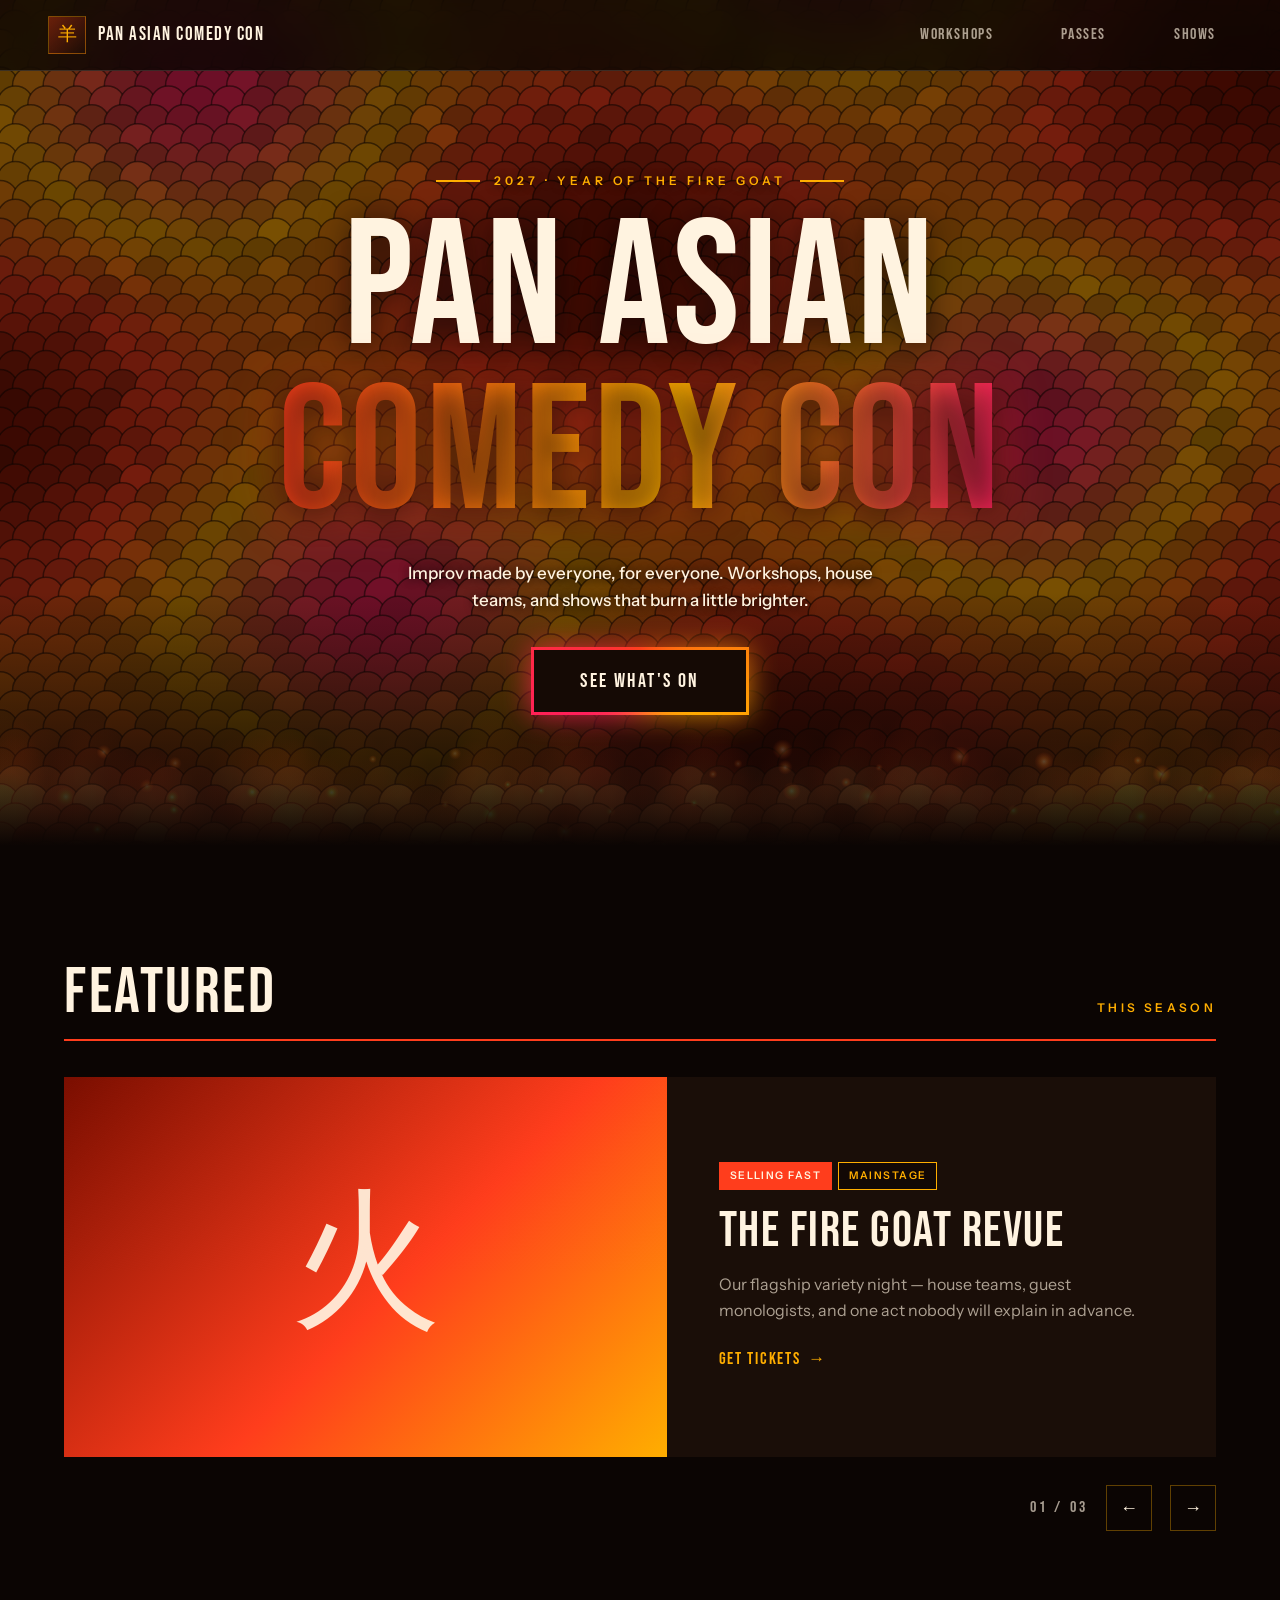
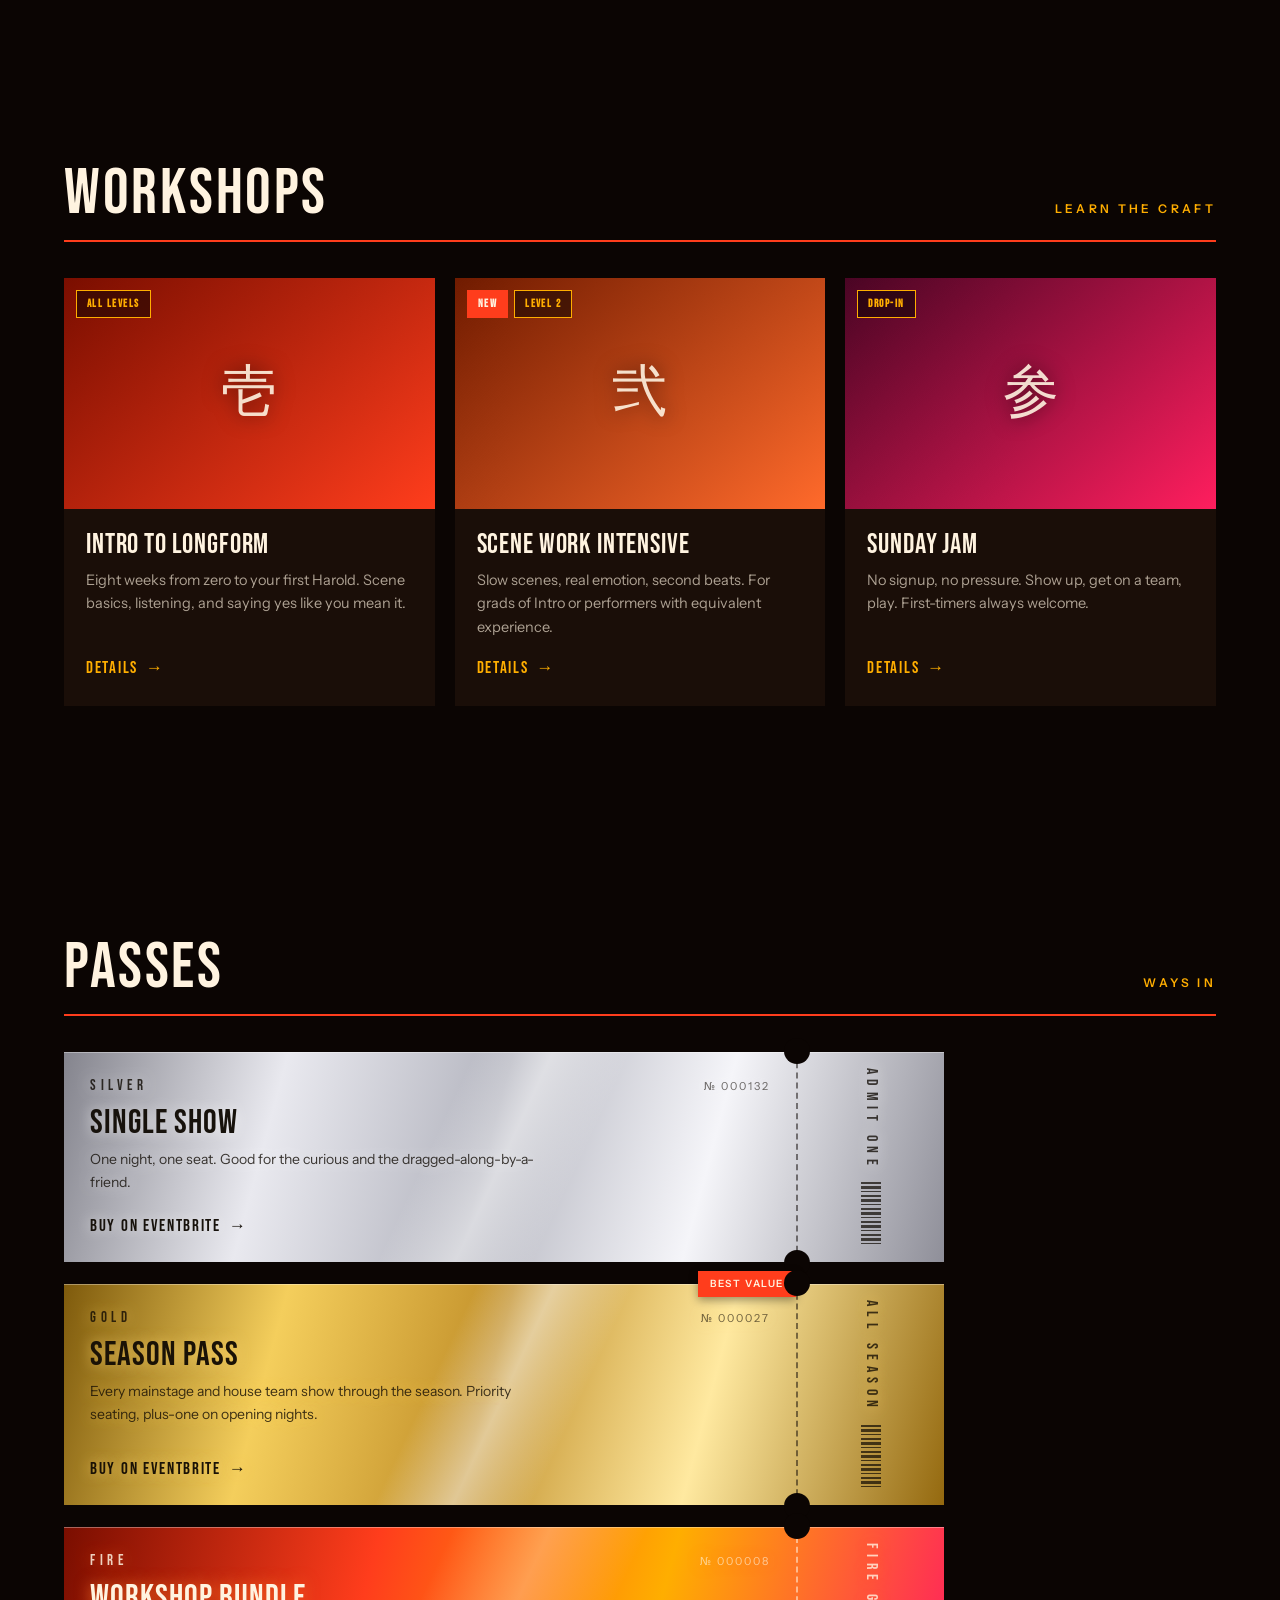
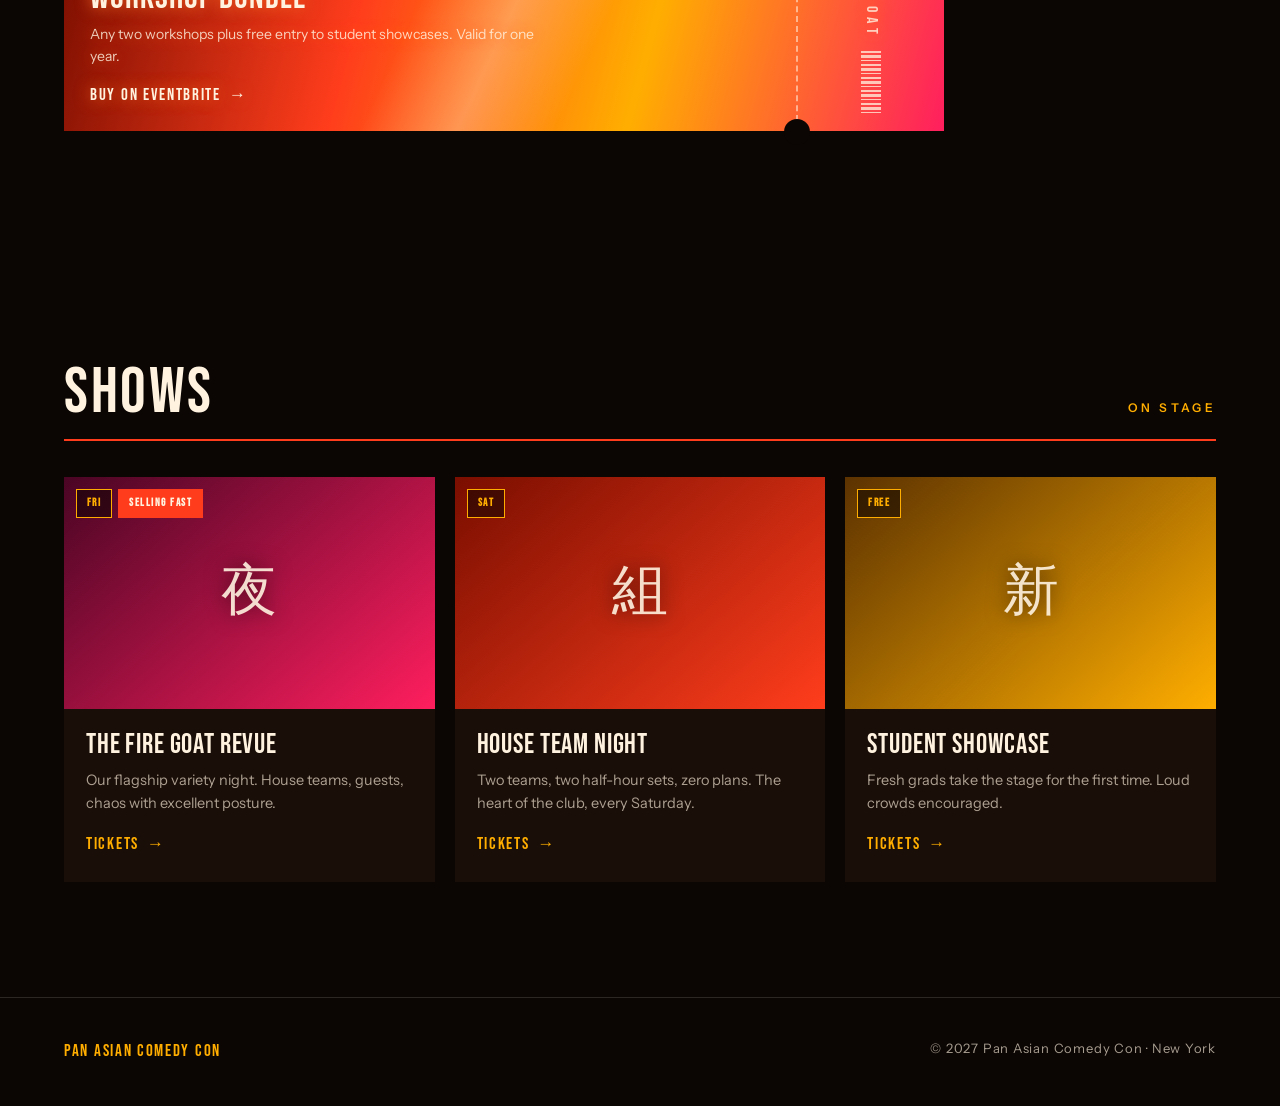
==== index.html @ b2799727 "Add files via upload" ====
<!DOCTYPE html>
<html lang="en">
<head>
<meta charset="UTF-8">
<meta name="viewport" content="width=device-width, initial-scale=1.0">
<title>Pan Asian Comedy Con</title>
<meta name="description" content="Improv, workshops, and shows. NYC. 2027 — Year of the Fire Goat.">
<link rel="preconnect" href="https://fonts.googleapis.com">
<link rel="preconnect" href="https://fonts.gstatic.com" crossorigin>
<link href="https://fonts.googleapis.com/css2?family=Bebas+Neue&family=Instrument+Sans:wght@400;500;600&display=swap" rel="stylesheet">
<style>
:root{
  --ink:#0B0503;
  --char:#1A0E08;
  --char-2:#241209;
  --paper:#FFF3E0;
  --paper-dim:rgba(255,243,224,.64);
  --ember:#FF3D1C;
  --molten:#FFAE00;
  --magma:#FF1E5E;
  --deep:#7A0E00;
  --line:rgba(255,174,0,.35);
  --line-soft:rgba(255,243,224,.14);
  --display:"Bebas Neue",sans-serif;
  --body:"Instrument Sans",system-ui,sans-serif;
}
*{margin:0;padding:0;box-sizing:border-box}
html{scroll-behavior:smooth;scroll-padding-top:80px}
body{
  background:var(--ink);
  color:var(--paper);
  font-family:var(--body);
  font-size:16px;line-height:1.6;
  -webkit-font-smoothing:antialiased;
}
a{color:inherit}
:focus-visible{outline:2px solid var(--molten);outline-offset:3px}

/* ---------- Nav ---------- */
.nav{
  position:fixed;inset:0 0 auto 0;z-index:50;
  display:flex;align-items:center;justify-content:space-between;
  padding:14px clamp(20px,4vw,48px);
  background:rgba(11,5,3,.8);
  backdrop-filter:blur(12px);
  -webkit-backdrop-filter:blur(12px);
  border-bottom:1px solid var(--line-soft);
}
.brand{display:flex;align-items:center;gap:12px;text-decoration:none}
.brand-mark{
  width:38px;height:38px;flex:none;
  border:1px solid var(--line);
  display:grid;place-items:center;
  font-family:var(--display);font-size:19px;color:var(--molten);
  background:linear-gradient(135deg,rgba(255,61,28,.35),transparent);
}
.brand-name{
  font-family:var(--display);
  font-size:19px;letter-spacing:.08em;white-space:nowrap;
}
.nav-links{display:flex;gap:clamp(16px,3vw,36px);list-style:none}
.nav-links a{
  position:relative;display:inline-block;padding:8px 16px;
  text-decoration:none;font-family:var(--display);
  font-size:16px;letter-spacing:.1em;color:var(--paper-dim);
  transition:color .2s;
}
.nav-links a::before{
  content:"";position:absolute;inset:-6px -10px;z-index:-1;
  background:radial-gradient(ellipse 70% 90% at center,rgba(255,61,28,.32),rgba(255,174,0,.10) 55%,transparent 75%);
  opacity:0;transition:opacity .35s;
}
.nav-links a:hover{color:var(--paper)}
.nav-links a:hover::before{opacity:1}

/* ---------- Hero ---------- */
.hero{
  position:relative;min-height:94vh;overflow:hidden;
  display:flex;flex-direction:column;justify-content:center;align-items:center;
  text-align:center;padding:110px 24px 80px;
}
#scales{position:absolute;inset:0;width:100%;height:100%;display:block}
.hero::after{
  content:"";position:absolute;inset:auto 0 0 0;height:30%;pointer-events:none;
  background:linear-gradient(to bottom,transparent,var(--ink));
}
.hero-inner{position:relative;z-index:2;max-width:1100px;pointer-events:none}
.hero-inner a{pointer-events:auto}
.eyebrow{
  display:inline-flex;align-items:center;gap:14px;
  font-size:12px;letter-spacing:.34em;text-transform:uppercase;
  color:var(--molten);font-weight:600;margin-bottom:18px;
  text-shadow:0 1px 8px rgba(11,5,3,.8);
}
.eyebrow::before,.eyebrow::after{content:"";width:44px;height:2px;background:var(--molten)}
.hero h1{
  font-family:var(--display);font-weight:400;
  font-size:clamp(70px,14vw,190px);
  line-height:.92;letter-spacing:.02em;
  text-shadow:0 4px 30px rgba(11,5,3,.65);
}
.hero h1 .hot{
  background:linear-gradient(95deg,var(--ember),var(--molten) 55%,var(--magma));
  -webkit-background-clip:text;background-clip:text;color:transparent;
  filter:drop-shadow(0 4px 24px rgba(255,61,28,.45));
}
.hero p{
  margin:22px auto 0;max-width:520px;
  color:var(--paper);font-size:17px;font-weight:500;
  text-shadow:0 1px 10px rgba(11,5,3,.9);
}
@property --flow{syntax:'<angle>';initial-value:0deg;inherits:false}
.hero-cta{
  position:relative;display:inline-block;margin-top:36px;padding:15px 46px;
  background:#150A05;color:var(--paper);
  text-decoration:none;font-family:var(--display);
  font-size:20px;letter-spacing:.12em;
  transition:transform .2s,color .2s;
}
/* the flowing fire ring */
.hero-cta::before,.hero-cta::after{
  content:"";position:absolute;inset:-3px;z-index:-1;
  background:conic-gradient(from var(--flow),
    var(--ember),var(--molten),var(--magma),var(--ember));
  animation:flow 3.5s linear infinite;
}
.hero-cta::after{filter:blur(14px);opacity:.75} /* fire haze around it */
@keyframes flow{to{--flow:360deg}}
.hero-cta:hover{transform:translateY(-2px);color:#FFDCA8}
.hero-cta:hover::before,.hero-cta:hover::after{animation-duration:1.4s}

/* ---------- Shared section chrome ---------- */
.section{padding:clamp(64px,9vw,120px) clamp(20px,5vw,64px);max-width:1280px;margin:0 auto}
.section-head{
  display:flex;align-items:baseline;justify-content:space-between;
  gap:24px;margin-bottom:36px;flex-wrap:wrap;
  border-bottom:2px solid var(--ember);padding-bottom:14px;
}
.section-head h2{
  font-family:var(--display);font-weight:400;
  font-size:clamp(40px,5.5vw,64px);letter-spacing:.04em;line-height:1;
}
.section-head .kicker{
  font-size:12px;letter-spacing:.28em;text-transform:uppercase;
  color:var(--molten);font-weight:600;
}

/* ---------- Badges ---------- */
.badges{display:flex;gap:6px;flex-wrap:wrap}
.badge{
  font-size:10.5px;font-weight:600;letter-spacing:.14em;text-transform:uppercase;
  padding:5px 10px;
  border:1px solid var(--molten);color:var(--molten);
  background:rgba(11,5,3,.55);
}
.badge.fill{background:var(--ember);border-color:var(--ember);color:var(--paper)}

/* ---------- Featured carousel ---------- */
.carousel-wrap{position:relative}
.carousel{
  display:flex;gap:20px;overflow-x:auto;
  scroll-snap-type:x mandatory;scrollbar-width:none;
  padding-bottom:8px;
}
.carousel::-webkit-scrollbar{display:none}
.slide{
  flex:0 0 100%;scroll-snap-align:start;
  display:grid;grid-template-columns:1.1fr 1fr;min-height:380px;
  background:var(--char);
  overflow:hidden;
}
.slide-art{position:relative;min-height:220px;overflow:hidden}
.slide-art img{
  position:absolute;inset:0;z-index:0;width:100%;height:100%;object-fit:cover;
  filter:grayscale(1) contrast(1.12) brightness(.95);
}
.slide-art::before{
  content:"";position:absolute;inset:0;z-index:1;
  background:inherit;mix-blend-mode:color;
}
.slide-art::after{
  content:attr(data-glyph);position:absolute;inset:0;z-index:2;
  display:grid;place-items:center;
  font-family:var(--display);font-size:clamp(80px,12vw,150px);
  color:rgba(255,243,224,.92);
}
.art-a{background:linear-gradient(135deg,var(--deep),var(--ember) 55%,var(--molten))}
.art-b{background:linear-gradient(135deg,#4A0524,var(--magma) 55%,var(--ember))}
.art-c{background:linear-gradient(135deg,#5C3200,var(--molten) 60%,var(--ember))}
.slide-body{padding:clamp(28px,4vw,52px);display:flex;flex-direction:column;gap:16px;justify-content:center}
.slide-body h3{font-family:var(--display);font-weight:400;font-size:clamp(34px,4vw,50px);line-height:1;letter-spacing:.03em}
.slide-body p{color:var(--paper-dim);max-width:44ch}
.carousel-controls{
  display:flex;align-items:center;gap:18px;margin-top:20px;justify-content:flex-end;
}
.carousel-counter{font-family:var(--display);font-size:16px;letter-spacing:.2em;color:var(--paper-dim)}
.c-btn{
  width:46px;height:46px;cursor:pointer;
  background:none;border:1px solid var(--line);color:var(--paper);
  font-size:18px;transition:background .2s,border-color .2s,color .2s;
}
.c-btn:hover{background:var(--ember);border-color:var(--ember)}

/* ---------- Card grids ---------- */
.grid{display:grid;grid-template-columns:repeat(auto-fit,minmax(280px,1fr));gap:20px}
.card{
  background:var(--char);
  overflow:hidden;display:flex;flex-direction:column;
  transition:transform .22s;
}
.card:hover{transform:translateY(-5px)}
.card:hover .card-body h3{text-shadow:0 0 18px rgba(255,120,40,.75)}
.card-body h3{transition:text-shadow .25s}
.card-img{
  aspect-ratio:16/10;position:relative;overflow:hidden;
  display:grid;place-items:center;
  font-family:var(--display);font-size:56px;color:rgba(255,243,224,.9);
}
/* Optional photo: drop an <img> inside .card-img and the fire gradient
   recolors it (grayscale luminance + gradient hue = duotone). No image,
   the pure gradient shows as before. */
.card-img img{
  position:absolute;inset:0;z-index:0;width:100%;height:100%;object-fit:cover;
  filter:grayscale(1) contrast(1.12) brightness(.95);
}
.card-img::before{
  content:"";position:absolute;inset:0;z-index:1;
  background:inherit;mix-blend-mode:color;
}
.card-img .glyph{position:relative;z-index:2;text-shadow:0 0 20px rgba(11,5,3,.6)}
.card-img .badges{position:absolute;top:12px;left:12px;z-index:3}
.card-body{padding:22px 22px 24px;display:flex;flex-direction:column;gap:10px;flex:1}
.card-body h3{font-family:var(--display);font-weight:400;font-size:28px;line-height:1;letter-spacing:.03em}
.card-body p{color:var(--paper-dim);font-size:14.5px;flex:1}
.card-link{
  display:inline-flex;align-items:center;gap:8px;margin-top:6px;
  text-decoration:none;font-family:var(--display);
  font-size:17px;letter-spacing:.1em;color:var(--molten);
}
.card-link .arr{transition:transform .2s;display:inline-block}
.card:hover .arr{transform:translateX(6px)}
.card:hover .card-link{color:var(--ember)}

/* tint families */
.t-work-1{background:linear-gradient(140deg,var(--deep),var(--ember))}
.t-work-2{background:linear-gradient(140deg,#701B00,#FF6A2B)}
.t-work-3{background:linear-gradient(140deg,#4A0524,var(--magma))}
.t-pass-1{background:linear-gradient(140deg,#5C3200,var(--molten))}
.t-pass-2{background:linear-gradient(140deg,#6B4000,#FFC02E)}
.t-pass-3{background:linear-gradient(140deg,#6E1204,#FF5A30)}
.t-show-1{background:linear-gradient(140deg,#4A0524,var(--magma))}
.t-show-2{background:linear-gradient(140deg,var(--deep),var(--ember))}
.t-show-3{background:linear-gradient(140deg,#5C3200,var(--molten))}

/* ---------- Tickets (Passes) ---------- */
.tickets{display:grid;gap:22px;max-width:880px}
.ticket{
  position:relative;display:grid;grid-template-columns:1fr 148px;
  min-height:158px;
  box-shadow:inset 0 1px 0 rgba(255,255,255,.35); /* metal edge bevel only */
  transition:transform .22s;
}
.ticket:hover{transform:translateY(-4px) rotate(-.4deg)}
/* metallic + fire faces, each with a diagonal sheen streak layered on top */
.tk-silver{
  background:
    linear-gradient(115deg,transparent 42%,rgba(255,255,255,.5) 50%,transparent 58%),
    linear-gradient(105deg,#84848D,#E9E9EF 24%,#B4B5BF 48%,#F5F5F9 72%,#8F8F99);
  color:#17120C;
}
.tk-gold{
  background:
    linear-gradient(115deg,transparent 42%,rgba(255,255,255,.5) 50%,transparent 58%),
    linear-gradient(105deg,#7E5A0C,#F4CE5C 24%,#C2902A 48%,#FFE9A0 72%,#94690F);
  color:#1A1206;
}
.tk-fire{
  background:
    linear-gradient(115deg,transparent 40%,rgba(255,255,255,.28) 50%,transparent 60%),
    linear-gradient(105deg,var(--deep),var(--ember) 34%,var(--molten) 66%,var(--magma));
  color:var(--paper);
}
.tk-silver{text-shadow:0 0 14px rgba(255,255,255,.7)}
.tk-gold{text-shadow:0 0 14px rgba(255,214,110,.75)}
.tk-fire{text-shadow:0 0 16px rgba(255,120,40,.85)}
.ticket h3{transition:text-shadow .25s}
.tk-silver:hover h3{text-shadow:0 0 26px rgba(255,255,255,.95)}
.tk-gold:hover h3{text-shadow:0 0 26px rgba(255,214,110,1)}
.tk-fire:hover h3{text-shadow:0 0 28px rgba(255,140,50,1)}
.tk-body{padding:22px 26px;display:flex;flex-direction:column;gap:8px}
.tk-top{display:flex;justify-content:space-between;align-items:baseline;gap:12px}
.tk-tier{
  font-family:var(--display);font-size:15px;letter-spacing:.3em;
  text-transform:uppercase;opacity:.85;
}
.tk-serial{font-size:11px;letter-spacing:.18em;opacity:.6}
.tk-body h3{font-family:var(--display);font-weight:400;font-size:34px;line-height:1;letter-spacing:.03em}
.tk-body p{font-size:14px;opacity:.82;max-width:52ch;flex:1}
.tk-link{
  display:inline-flex;align-items:center;gap:8px;
  text-decoration:none;font-family:var(--display);
  font-size:17px;letter-spacing:.1em;
}
.tk-link .arr{transition:transform .2s;display:inline-block}
.ticket:hover .arr{transform:translateX(6px)}
.tk-flag{
  position:absolute;top:0;right:148px;transform:translateY(-50%);
  font-size:10px;font-weight:600;letter-spacing:.16em;text-transform:uppercase;
  background:var(--ember);color:var(--paper);padding:5px 12px;
  text-shadow:none;box-shadow:0 3px 10px rgba(0,0,0,.4);
}
/* stub: perforation + punched notches */
.tk-stub{
  position:relative;border-left:2px dashed rgba(11,5,3,.5);
  display:flex;flex-direction:column;align-items:center;justify-content:center;gap:12px;
  padding:16px 10px;
}
.tk-fire .tk-stub{border-left-color:rgba(255,243,224,.55)}
.tk-stub::before,.tk-stub::after{
  content:"";position:absolute;left:-14px;width:26px;height:26px;
  border-radius:50%;background:var(--ink);
}
.tk-stub::before{top:-14px}
.tk-stub::after{bottom:-14px}
.tk-admit{
  writing-mode:vertical-rl;
  font-family:var(--display);font-size:16px;letter-spacing:.34em;
  text-transform:uppercase;opacity:.8;
}
.tk-barcode{
  width:20px;height:64px;opacity:.75;
  background:repeating-linear-gradient(180deg,
    currentColor 0 2px, transparent 2px 4px,
    currentColor 4px 7px, transparent 7px 9px,
    currentColor 9px 10px, transparent 10px 13px);
}
@media (max-width:560px){
  .ticket{grid-template-columns:1fr 96px;min-height:140px}
  .tk-flag{right:96px}
  .tk-body{padding:16px 18px}
  .tk-body h3{font-size:27px}
}

/* ---------- Footer ---------- */
footer{
  border-top:1px solid var(--line-soft);
  padding:40px clamp(20px,5vw,64px);
  display:flex;justify-content:space-between;gap:16px;flex-wrap:wrap;
  color:var(--paper-dim);font-size:13px;letter-spacing:.06em;
}
footer .mark{font-family:var(--display);font-size:17px;color:var(--molten);letter-spacing:.1em}

/* ---------- Responsive ---------- */
@media (max-width:820px){
  .slide{grid-template-columns:1fr}
}
@media (max-width:480px){
  .brand-name{display:none}
}
@media (prefers-reduced-motion:reduce){
  html{scroll-behavior:auto}
  .card,.card:hover,.hero-cta:hover{transform:none}
  .hero-cta::before,.hero-cta::after{animation:none}
}
</style>
</head>
<body>

<nav class="nav" aria-label="Main">
  <a class="brand" href="#top">
    <span class="brand-mark" aria-hidden="true">羊</span>
    <span class="brand-name">Pan Asian Comedy Con</span>
  </a>
  <ul class="nav-links">
    <li><a href="#workshops">Workshops</a></li>
    <li><a href="#passes">Passes</a></li>
    <li><a href="#shows">Shows</a></li>
  </ul>
</nav>

<header class="hero" id="top">
  <canvas id="scales" aria-hidden="true"></canvas>
  <div class="hero-inner">
    <span class="eyebrow">2027 · Year of the Fire Goat</span>
    <h1>Pan Asian<br><span class="hot">Comedy Con</span></h1>
    <p>Improv made by everyone, for everyone. Workshops, house teams, and shows that burn a little brighter.</p>
    <a class="hero-cta" href="#shows">See What's On</a>
  </div>
</header>

<!-- ===================== FEATURED ===================== -->
<section class="section" aria-label="Featured">
  <div class="section-head">
    <h2>Featured</h2>
    <span class="kicker">This season</span>
  </div>

  <div class="carousel-wrap">
    <div class="carousel" id="carousel">
      <article class="slide">
        <div class="slide-art art-a" data-glyph="火"></div>
        <div class="slide-body">
          <div class="badges"><span class="badge fill">Selling fast</span><span class="badge">Mainstage</span></div>
          <h3>The Fire Goat Revue</h3>
          <p>Our flagship variety night — house teams, guest monologists, and one act nobody will explain in advance.</p>
          <a class="card-link" href="#shows">Get tickets <span class="arr">→</span></a>
        </div>
      </article>
      <article class="slide">
        <div class="slide-art art-b" data-glyph="初"></div>
        <div class="slide-body">
          <div class="badges"><span class="badge">All levels</span><span class="badge">8 weeks</span></div>
          <h3>Intro to Longform</h3>
          <p>No experience needed. Learn scene work, agreement, and how to find the game — then perform on our stage.</p>
          <a class="card-link" href="#workshops">Learn more <span class="arr">→</span></a>
        </div>
      </article>
      <article class="slide">
        <div class="slide-art art-c" data-glyph="季"></div>
        <div class="slide-body">
          <div class="badges"><span class="badge fill">Best value</span><span class="badge">Members</span></div>
          <h3>Season Pass</h3>
          <p>Every show, all season, one price. Skip the line and bring a friend to opening nights.</p>
          <a class="card-link" href="#passes">See passes <span class="arr">→</span></a>
        </div>
      </article>
    </div>
    <div class="carousel-controls">
      <span class="carousel-counter" id="counter">01 / 03</span>
      <button class="c-btn" id="prev" aria-label="Previous slide">←</button>
      <button class="c-btn" id="next" aria-label="Next slide">→</button>
    </div>
  </div>
</section>

<!-- ===================== WORKSHOPS ===================== -->
<section class="section" id="workshops">
  <div class="section-head">
    <h2>Workshops</h2>
    <span class="kicker">Learn the craft</span>
  </div>
  <div class="grid" id="workshops-grid">
    <article class="card">
      <div class="card-img t-work-1"><span class="glyph">壱</span><div class="badges"><span class="badge">All levels</span></div></div>
      <div class="card-body">
        <h3>Intro to Longform</h3>
        <p>Eight weeks from zero to your first Harold. Scene basics, listening, and saying yes like you mean it.</p>
        <a class="card-link" href="#">Details <span class="arr">→</span></a>
      </div>
    </article>
    <article class="card">
      <div class="card-img t-work-2"><span class="glyph">弐</span><div class="badges"><span class="badge fill">New</span><span class="badge">Level 2</span></div></div>
      <div class="card-body">
        <h3>Scene Work Intensive</h3>
        <p>Slow scenes, real emotion, second beats. For grads of Intro or performers with equivalent experience.</p>
        <a class="card-link" href="#">Details <span class="arr">→</span></a>
      </div>
    </article>
    <article class="card">
      <div class="card-img t-work-3"><span class="glyph">参</span><div class="badges"><span class="badge">Drop-in</span></div></div>
      <div class="card-body">
        <h3>Sunday Jam</h3>
        <p>No signup, no pressure. Show up, get on a team, play. First-timers always welcome.</p>
        <a class="card-link" href="#">Details <span class="arr">→</span></a>
      </div>
    </article>
  </div>
</section>

<!-- ===================== PASSES ===================== -->
<section class="section" id="passes">
  <div class="section-head">
    <h2>Passes</h2>
    <span class="kicker">Ways in</span>
  </div>
  <div class="tickets">
    <article class="ticket tk-silver">
      <div class="tk-body">
        <div class="tk-top"><span class="tk-tier">Silver</span><span class="tk-serial">№ 000132</span></div>
        <h3>Single Show</h3>
        <p>One night, one seat. Good for the curious and the dragged-along-by-a-friend.</p>
        <a class="tk-link" href="#">Buy on Eventbrite <span class="arr">→</span></a>
      </div>
      <div class="tk-stub">
        <span class="tk-admit">Admit One</span>
        <div class="tk-barcode" aria-hidden="true"></div>
      </div>
    </article>

    <article class="ticket tk-gold">
      <span class="tk-flag">Best value</span>
      <div class="tk-body">
        <div class="tk-top"><span class="tk-tier">Gold</span><span class="tk-serial">№ 000027</span></div>
        <h3>Season Pass</h3>
        <p>Every mainstage and house team show through the season. Priority seating, plus-one on opening nights.</p>
        <a class="tk-link" href="#">Buy on Eventbrite <span class="arr">→</span></a>
      </div>
      <div class="tk-stub">
        <span class="tk-admit">All Season</span>
        <div class="tk-barcode" aria-hidden="true"></div>
      </div>
    </article>

    <article class="ticket tk-fire">
      <div class="tk-body">
        <div class="tk-top"><span class="tk-tier">Fire</span><span class="tk-serial">№ 000008</span></div>
        <h3>Workshop Bundle</h3>
        <p>Any two workshops plus free entry to student showcases. Valid for one year.</p>
        <a class="tk-link" href="#">Buy on Eventbrite <span class="arr">→</span></a>
      </div>
      <div class="tk-stub">
        <span class="tk-admit">Fire Goat</span>
        <div class="tk-barcode" aria-hidden="true"></div>
      </div>
    </article>
  </div>
</section>

<!-- ===================== SHOWS ===================== -->
<section class="section" id="shows">
  <div class="section-head">
    <h2>Shows</h2>
    <span class="kicker">On stage</span>
  </div>
  <div class="grid" id="shows-grid">
    <article class="card">
      <div class="card-img t-show-1"><span class="glyph">夜</span><div class="badges"><span class="badge">Fri</span><span class="badge fill">Selling fast</span></div></div>
      <div class="card-body">
        <h3>The Fire Goat Revue</h3>
        <p>Our flagship variety night. House teams, guests, chaos with excellent posture.</p>
        <a class="card-link" href="#">Tickets <span class="arr">→</span></a>
      </div>
    </article>
    <article class="card">
      <div class="card-img t-show-2"><span class="glyph">組</span><div class="badges"><span class="badge">Sat</span></div></div>
      <div class="card-body">
        <h3>House Team Night</h3>
        <p>Two teams, two half-hour sets, zero plans. The heart of the club, every Saturday.</p>
        <a class="card-link" href="#">Tickets <span class="arr">→</span></a>
      </div>
    </article>
    <article class="card">
      <div class="card-img t-show-3"><span class="glyph">新</span><div class="badges"><span class="badge">Free</span></div></div>
      <div class="card-body">
        <h3>Student Showcase</h3>
        <p>Fresh grads take the stage for the first time. Loud crowds encouraged.</p>
        <a class="card-link" href="#">Tickets <span class="arr">→</span></a>
      </div>
    </article>
  </div>
</section>

<footer>
  <span class="mark">Pan Asian Comedy Con</span>
  <span>© 2027 Pan Asian Comedy Con · New York</span>
</footer>

<script>
/* ============ Fire scales hero — burning ============ */
(() => {
  const canvas = document.getElementById('scales');
  const ctx = canvas.getContext('2d');
  const hero = canvas.parentElement;
  const reduced = matchMedia('(prefers-reduced-motion: reduce)').matches;

  const SIZE = 18;            // scale radius
  const COL_STEP = SIZE * 1.7;
  const ROW_STEP = SIZE * 1.05;
  const RADIUS = 120;         // cursor influence radius
  const CURSOR_HEAT = 0.35;   // max heat the cursor can add (kept below ember threshold)
  const DECAY = 0.94;         // per-frame cooling
  const RISE = 0.5;           // how much heat climbs to the scale above
  const MAX_PARTS = 260;      // ember particle cap

  // palette stops for base coloring (deep red -> ember -> molten -> magma)
  const stops = [
    [122,14,0], [255,61,28], [255,174,0], [255,30,94]
  ];
  const goldHot = [255,214,120];
  const whiteHot = [255,246,220];

  let scales = [], parts = [], W = 0, H = 0, dpr = 1, cols = 0;
  let mx = -9999, my = -9999;

  const lerp = (a,b,t) => a + (b-a)*t;
  const mix = (c1,c2,t) => [lerp(c1[0],c2[0],t), lerp(c1[1],c2[1],t), lerp(c1[2],c2[2],t)];

  function baseColor(x, y) {
    const n = Math.sin(x*0.006 + y*0.004) * Math.cos(y*0.007 - x*0.003);
    const t = (n + 1) / 2 * (stops.length - 1);
    const i = Math.min(Math.floor(t), stops.length - 2);
    return mix(stops[i], stops[i+1], t - i);
  }

  function build() {
    dpr = Math.min(devicePixelRatio || 1, 2);
    W = hero.clientWidth; H = hero.clientHeight;
    canvas.width = W * dpr; canvas.height = H * dpr;
    ctx.setTransform(dpr, 0, 0, dpr, 0, 0);
    scales = [];
    const rows = Math.ceil(H / ROW_STEP) + 2;
    cols = Math.ceil(W / COL_STEP) + 2;
    for (let r = 0; r < rows; r++) {
      const offset = (r % 2) * (COL_STEP / 2);
      for (let c = 0; c < cols; c++) {
        const x = c * COL_STEP - COL_STEP/2 + offset;
        const y = r * ROW_STEP - ROW_STEP/2;
        scales.push({x, y, base: baseColor(x, y), heat: 0, phase: Math.random()*Math.PI*2});
      }
    }
  }

  function update(time) {
    const t = time * 0.001;
    for (let i = 0; i < scales.length; i++) {
      const s = scales[i];

      // convection: heat rises from the scale below (one row per frame)
      const below = scales[i + cols];
      if (below && below.heat * RISE > s.heat) s.heat = below.heat * RISE;

      // cursor warms locally — subtle
      const d = Math.hypot(s.x - mx, s.y - my);
      if (d < RADIUS) s.heat = Math.max(s.heat, (1 - d / RADIUS) * CURSOR_HEAT);

      // the bottom edge smolders on its own — ambient fire line
      if (!reduced && s.y > H - ROW_STEP * 2.4) {
        const smolder = 0.30 + 0.30 * Math.sin(t*2.1 + s.x*0.045) * Math.sin(t*3.3 + s.phase);
        s.heat = Math.max(s.heat, smolder);
      }

      s.heat *= DECAY;

      // spawn rising embers off hot scales
      if (!reduced && s.heat > 0.45 && parts.length < MAX_PARTS && Math.random() < s.heat * 0.06) {
        parts.push({
          x: s.x + (Math.random()-0.5) * SIZE,
          y: s.y,
          vx: (Math.random()-0.5) * 0.5,
          vy: -(0.8 + Math.random() * 1.6),
          life: 1,
          size: 1.2 + Math.random() * 2.4,
          wob: Math.random() * Math.PI * 2
        });
      }
    }
    for (let i = parts.length - 1; i >= 0; i--) {
      const p = parts[i];
      p.x += p.vx + Math.sin(t*6 + p.wob) * 0.35; // flame wander
      p.y += p.vy;
      p.vy *= 1.01;      // accelerate upward like real convection
      p.life -= 0.016;
      if (p.life <= 0 || p.y < -10) parts.splice(i, 1);
    }
  }

  function draw(time) {
    ctx.clearRect(0, 0, W, H);
    const t = time * 0.001;

    // pass 1: the scale field
    for (const s of scales) {
      const flicker = reduced ? 0.12 : 0.10 + 0.12 * Math.sin(t*1.4 + s.phase) * Math.sin(t*2.3 + s.x*0.02);
      const glow = Math.min(1, s.heat + flicker);

      let col = mix([11,5,3], s.base, 0.34 + glow * 0.5);
      col = mix(col, goldHot, s.heat * 0.8);
      if (s.heat > 0.75) col = mix(col, whiteHot, (s.heat - 0.75) * 3.2); // white-hot core

      ctx.beginPath();
      ctx.arc(s.x, s.y, SIZE * (1 + s.heat * 0.14), Math.PI, 0);
      ctx.lineTo(s.x + SIZE, s.y + ROW_STEP);
      ctx.lineTo(s.x - SIZE, s.y + ROW_STEP);
      ctx.closePath();
      ctx.fillStyle = `rgb(${col[0]|0},${col[1]|0},${col[2]|0})`;
      ctx.fill();
      ctx.strokeStyle = 'rgba(11,5,3,.55)';
      ctx.lineWidth = 1.5;
      ctx.stroke();
    }

    // pass 2: additive flame light over anything burning
    ctx.globalCompositeOperation = 'lighter';
    for (const s of scales) {
      if (s.heat < 0.16) continue;
      const h = s.heat;
      const stretch = 1 + h * 1.6; // flames reach upward, not outward
      const r = SIZE * (1.4 + h * 2.2);
      const g = ctx.createRadialGradient(s.x, s.y, 0, s.x, s.y, r);
      const a = h * 0.32;
      g.addColorStop(0, `rgba(255,190,80,${a})`);
      g.addColorStop(0.5, `rgba(255,80,20,${a*0.55})`);
      g.addColorStop(1, 'rgba(255,40,10,0)');
      ctx.save();
      ctx.translate(s.x, s.y - SIZE * h);   // licks bias upward
      ctx.scale(1, stretch);
      ctx.translate(-s.x, -s.y);
      ctx.fillStyle = g;
      ctx.fillRect(s.x - r, s.y - r, r*2, r*2);
      ctx.restore();
    }

    // pass 3: rising embers
    for (const p of parts) {
      const a = p.life * 0.9;
      const g = ctx.createRadialGradient(p.x, p.y, 0, p.x, p.y, p.size*3);
      g.addColorStop(0, `rgba(255,240,190,${a})`);
      g.addColorStop(0.4, `rgba(255,150,40,${a*0.7})`);
      g.addColorStop(1, 'rgba(255,60,10,0)');
      ctx.fillStyle = g;
      ctx.fillRect(p.x - p.size*3, p.y - p.size*3, p.size*6, p.size*6);
    }
    ctx.globalCompositeOperation = 'source-over';
  }

  function loop(t) { update(t); draw(t); requestAnimationFrame(loop); }

  hero.addEventListener('pointermove', e => {
    const rect = canvas.getBoundingClientRect();
    mx = e.clientX - rect.left; my = e.clientY - rect.top;
  });
  hero.addEventListener('pointerleave', () => { mx = my = -9999; });

  addEventListener('resize', build);
  build();
  if (reduced) { update(0); draw(0); } else requestAnimationFrame(loop);
})();

/* ============ Carousel ============ */
const track = document.getElementById('carousel');
const counter = document.getElementById('counter');
const slides = track.children.length;
const pad = n => String(n).padStart(2,'0');

const slideWidth = () => track.firstElementChild.getBoundingClientRect().width + 20;
const current = () => Math.round(track.scrollLeft / slideWidth());

document.getElementById('next').addEventListener('click', () => {
  track.scrollTo({left: Math.min(current()+1, slides-1) * slideWidth(), behavior:'smooth'});
});
document.getElementById('prev').addEventListener('click', () => {
  track.scrollTo({left: Math.max(current()-1, 0) * slideWidth(), behavior:'smooth'});
});
track.addEventListener('scroll', () => {
  counter.textContent = `${pad(current()+1)} / ${pad(slides)}`;
}, {passive:true});

/* ============ Live content from Google Sheet ============ */
const SHEET_URL = 'https://docs.google.com/spreadsheets/d/e/2PACX-1vQFTalMTPLQlTSHy2Zh0tF4JK9ZTJM5YxLOLBO3I98seINE4sD12rlT2Nw03jsPjLJnWjzBIcOVaAWV/pub?output=csv';

const esc = s => String(s).replace(/[&<>"']/g,
  c => ({'&':'&amp;','<':'&lt;','>':'&gt;','"':'&quot;',"'":'&#39;'}[c]));

// quote-aware CSV parser (descriptions contain commas)
function parseCSV(text) {
  const rows = [[]]; let field = '', inQ = false;
  for (let i = 0; i < text.length; i++) {
    const ch = text[i];
    if (inQ) {
      if (ch === '"') { if (text[i+1] === '"') { field += '"'; i++; } else inQ = false; }
      else field += ch;
    } else if (ch === '"') inQ = true;
    else if (ch === ',') { rows.at(-1).push(field); field = ''; }
    else if (ch === '\n' || ch === '\r') {
      if (ch === '\r' && text[i+1] === '\n') i++;
      rows.at(-1).push(field); field = ''; rows.push([]);
    } else field += ch;
  }
  rows.at(-1).push(field);
  return rows.filter(r => r.some(c => c.trim() !== ''));
}

const GLYPHS = ['火','夜','組','新','壱','弐','参','季'];

function eventCard(ev, tintPrefix, i) {
  const badges = [
    ev.day && `${esc(ev.day)}${ev.start ? ' · ' + esc(ev.start) : ''}`,
    ev.venue && esc(ev.venue),
    ev.type && esc(ev.type)
  ].filter(Boolean)
   .map((b, j) => `<span class="badge${j === 0 && ev.day ? ' fill' : ''}">${b}</span>`)
   .join('');
  return `
    <article class="card">
      <div class="card-img ${tintPrefix}${(i % 3) + 1}"><span class="glyph">${GLYPHS[i % GLYPHS.length]}</span><div class="badges">${badges}</div></div>
      <div class="card-body">
        <h3>${esc(ev.name)}</h3>
        <p>${esc(ev.desc)}</p>
        <a class="card-link" href="#">Tickets <span class="arr">\u2192</span></a>
      </div>
    </article>`;
}

fetch(SHEET_URL)
  .then(r => { if (!r.ok) throw new Error('HTTP ' + r.status); return r.text(); })
  .then(csv => {
    const rows = parseCSV(csv);
    const events = [], config = {};
    for (const r of rows) {
      const [a, b, , , venue, type, name, desc] = r.map(c => (c || '').trim());
      const t = (type || '').toLowerCase();
      if ((t === 'show' || t === 'workshop' || t === 'panel') && name) {
        events.push({ day: a, start: b, venue, type, name, desc: desc || '' });
      } else if (a && b) {
        config[a] = b; // key/value rows: Subtitle 1, Title 1 Line 1, ...
      }
    }

    // ---- copy from the sheet's config rows ----
    const setText = (sel, val) => {
      const el = document.querySelector(sel);
      if (el && val) el.textContent = val;
    };
    setText('.eyebrow', config['Subtitle 1']);
    if (config['Title 1 Line 1'] || config['Title 1 Line 2']) {
      document.querySelector('.hero h1').innerHTML =
        `${esc(config['Title 1 Line 1'] || 'Pan Asian')}<br><span class="hot">${esc(config['Title 1 Line 2'] || 'Comedy Con')}</span>`;
    }
    setText('.hero p', config['Description 1']);
    setText('.hero-cta', config['Main Button Text']);
    setText('.brand-name', config['Logo Text']);
    document.querySelectorAll('.nav-links a').forEach((a, i) => {
      const v = config[`Button ${i + 1}`];
      if (v) a.textContent = v;
    });

    // ---- schedule rows into sections ----
    const shows = events.filter(e => e.type.toLowerCase() === 'show');
    const works = events.filter(e => e.type.toLowerCase() !== 'show'); // workshops + panels
    if (shows.length) {
      document.getElementById('shows-grid').innerHTML =
        shows.map((e, i) => eventCard(e, 't-show-', i)).join('');
    }
    if (works.length) {
      document.getElementById('workshops-grid').innerHTML =
        works.map((e, i) => eventCard(e, 't-work-', i)).join('');
    }
  })
  .catch(err => console.warn('Sheet load failed \u2014 keeping placeholder content:', err));
</script>
</body>
</html>
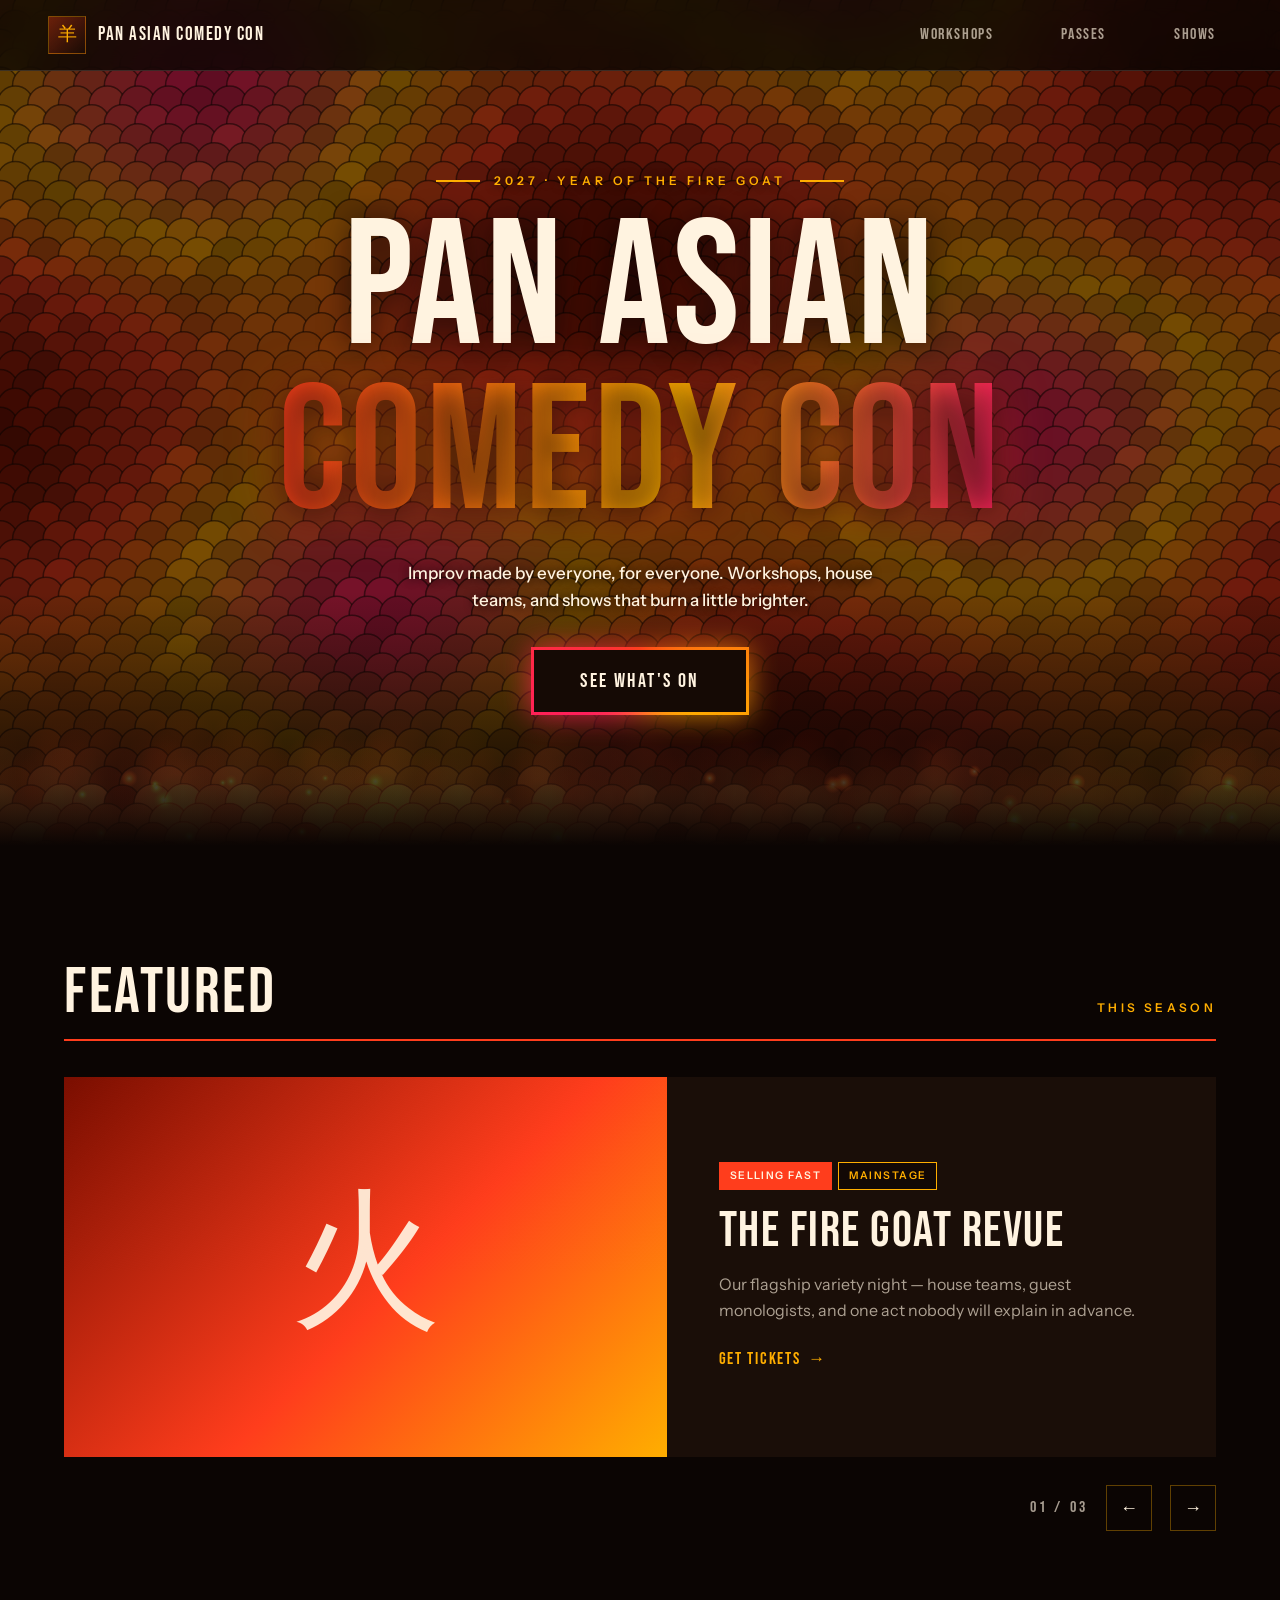
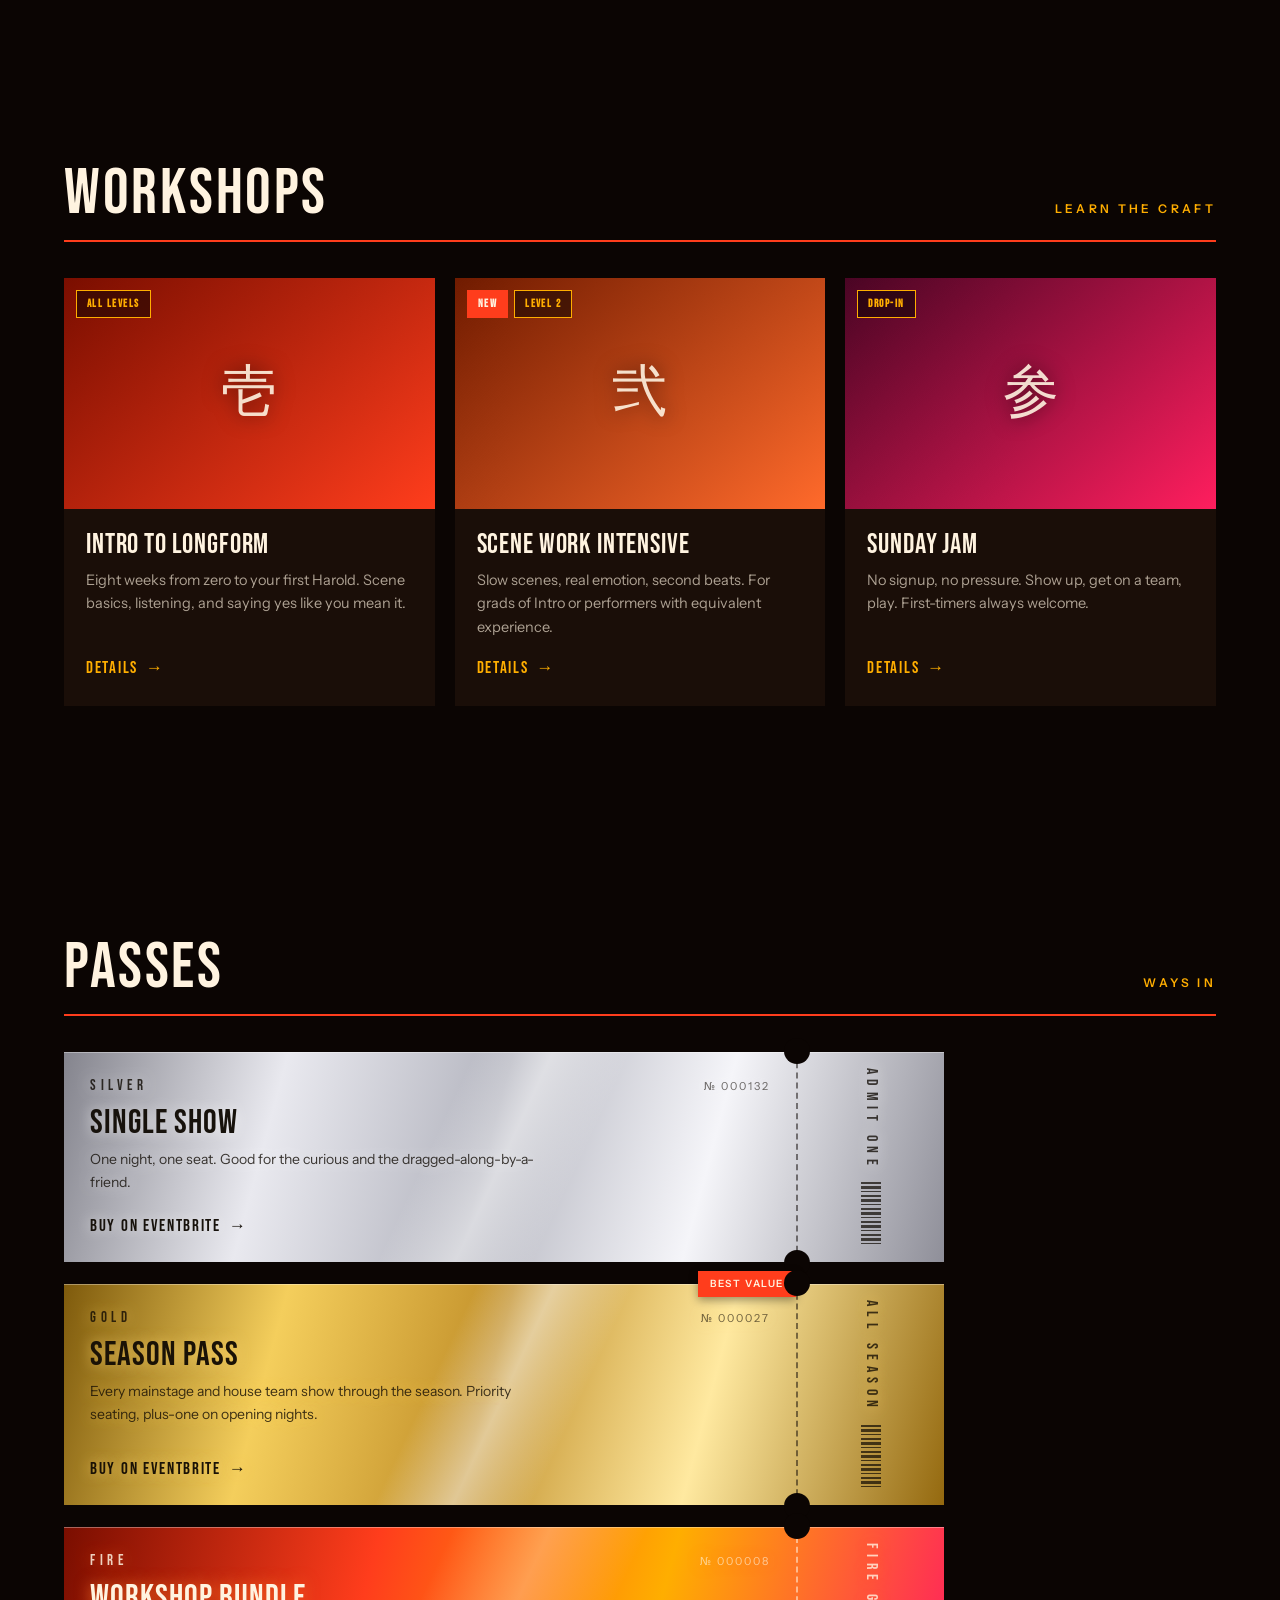
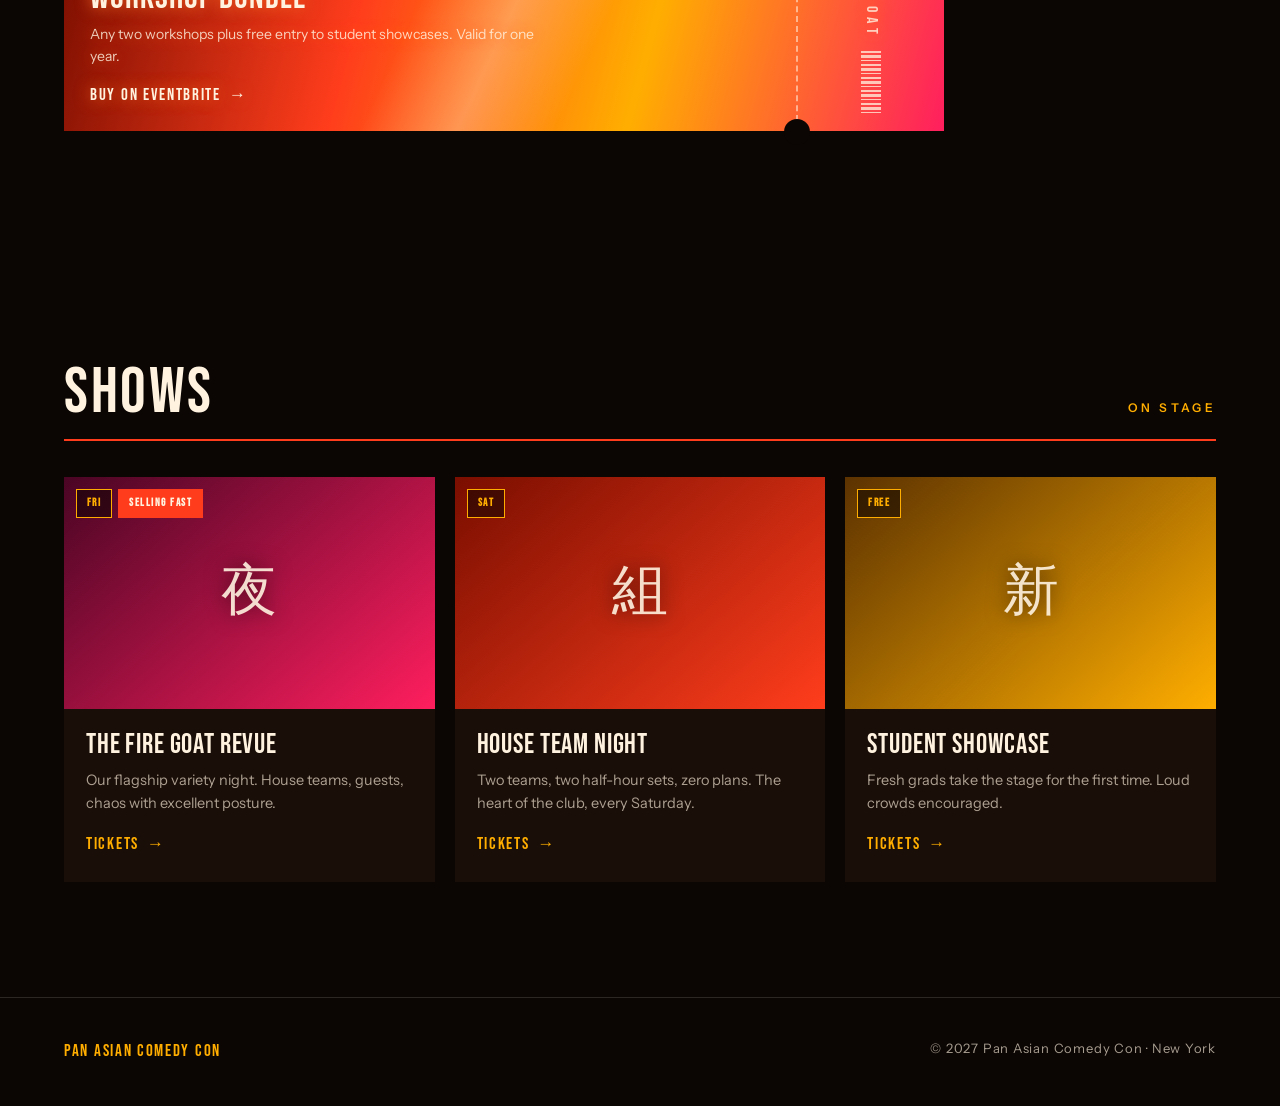
==== commit ea00e01d: "Update index.html" ====
--- a/index.html
+++ b/index.html
@@ -780,9 +780,13 @@
   ].filter(Boolean)
    .map((b, j) => `<span class="badge${j === 0 && ev.day ? ' fill' : ''}">${b}</span>`)
    .join('');
+  const img = ev.img && /^https?:\/\//i.test(ev.img)
+    ? `<img src="${esc(ev.img)}" alt="" loading="lazy">`
+    : '';
+  const glyph = img ? '' : `<span class="glyph">${GLYPHS[i % GLYPHS.length]}</span>`;
   return `
     <article class="card">
-      <div class="card-img ${tintPrefix}${(i % 3) + 1}"><span class="glyph">${GLYPHS[i % GLYPHS.length]}</span><div class="badges">${badges}</div></div>
+      <div class="card-img ${tintPrefix}${(i % 3) + 1}">${img}${glyph}<div class="badges">${badges}</div></div>
       <div class="card-body">
         <h3>${esc(ev.name)}</h3>
         <p>${esc(ev.desc)}</p>
@@ -795,16 +799,38 @@
   .then(r => { if (!r.ok) throw new Error('HTTP ' + r.status); return r.text(); })
   .then(csv => {
     const rows = parseCSV(csv);
+
+    // find the header row and map column names -> indices,
+    // so the sheet's columns can be reordered freely
+    const hi = rows.findIndex(r => {
+      const low = r.map(c => (c || '').trim().toLowerCase());
+      return low.includes('name') && low.includes('type');
+    });
+    const col = {};
+    if (hi >= 0) rows[hi].forEach((h, i) => { col[(h || '').trim().toLowerCase()] = i; });
+    const get = (r, key) => (col[key] === undefined ? '' : (r[col[key]] || '')).trim();
+
     const events = [], config = {};
-    for (const r of rows) {
-      const [a, b, , , venue, type, name, desc] = r.map(c => (c || '').trim());
-      const t = (type || '').toLowerCase();
-      if ((t === 'show' || t === 'workshop' || t === 'panel') && name) {
-        events.push({ day: a, start: b, venue, type, name, desc: desc || '' });
-      } else if (a && b) {
-        config[a] = b; // key/value rows: Subtitle 1, Title 1 Line 1, ...
+    rows.forEach((r, idx) => {
+      if (hi >= 0 && idx > hi) {
+        const t = get(r, 'type').toLowerCase();
+        if ((t === 'show' || t === 'workshop' || t === 'panel') && get(r, 'name')) {
+          events.push({
+            type: get(r, 'type'),
+            day: get(r, 'day'),
+            start: get(r, 't start'),
+            venue: get(r, 'venue'),
+            name: get(r, 'name'),
+            desc: get(r, 'description'),
+            img: get(r, 'image link')
+          });
+          return;
+        }
       }
-    }
+      // key/value config rows: first two cells filled, third empty
+      const cells = r.map(c => (c || '').trim());
+      if (cells[0] && cells[1] && !cells[2]) config[cells[0]] = cells[1];
+    });
 
     // ---- copy from the sheet's config rows ----
     const setText = (sel, val) => {
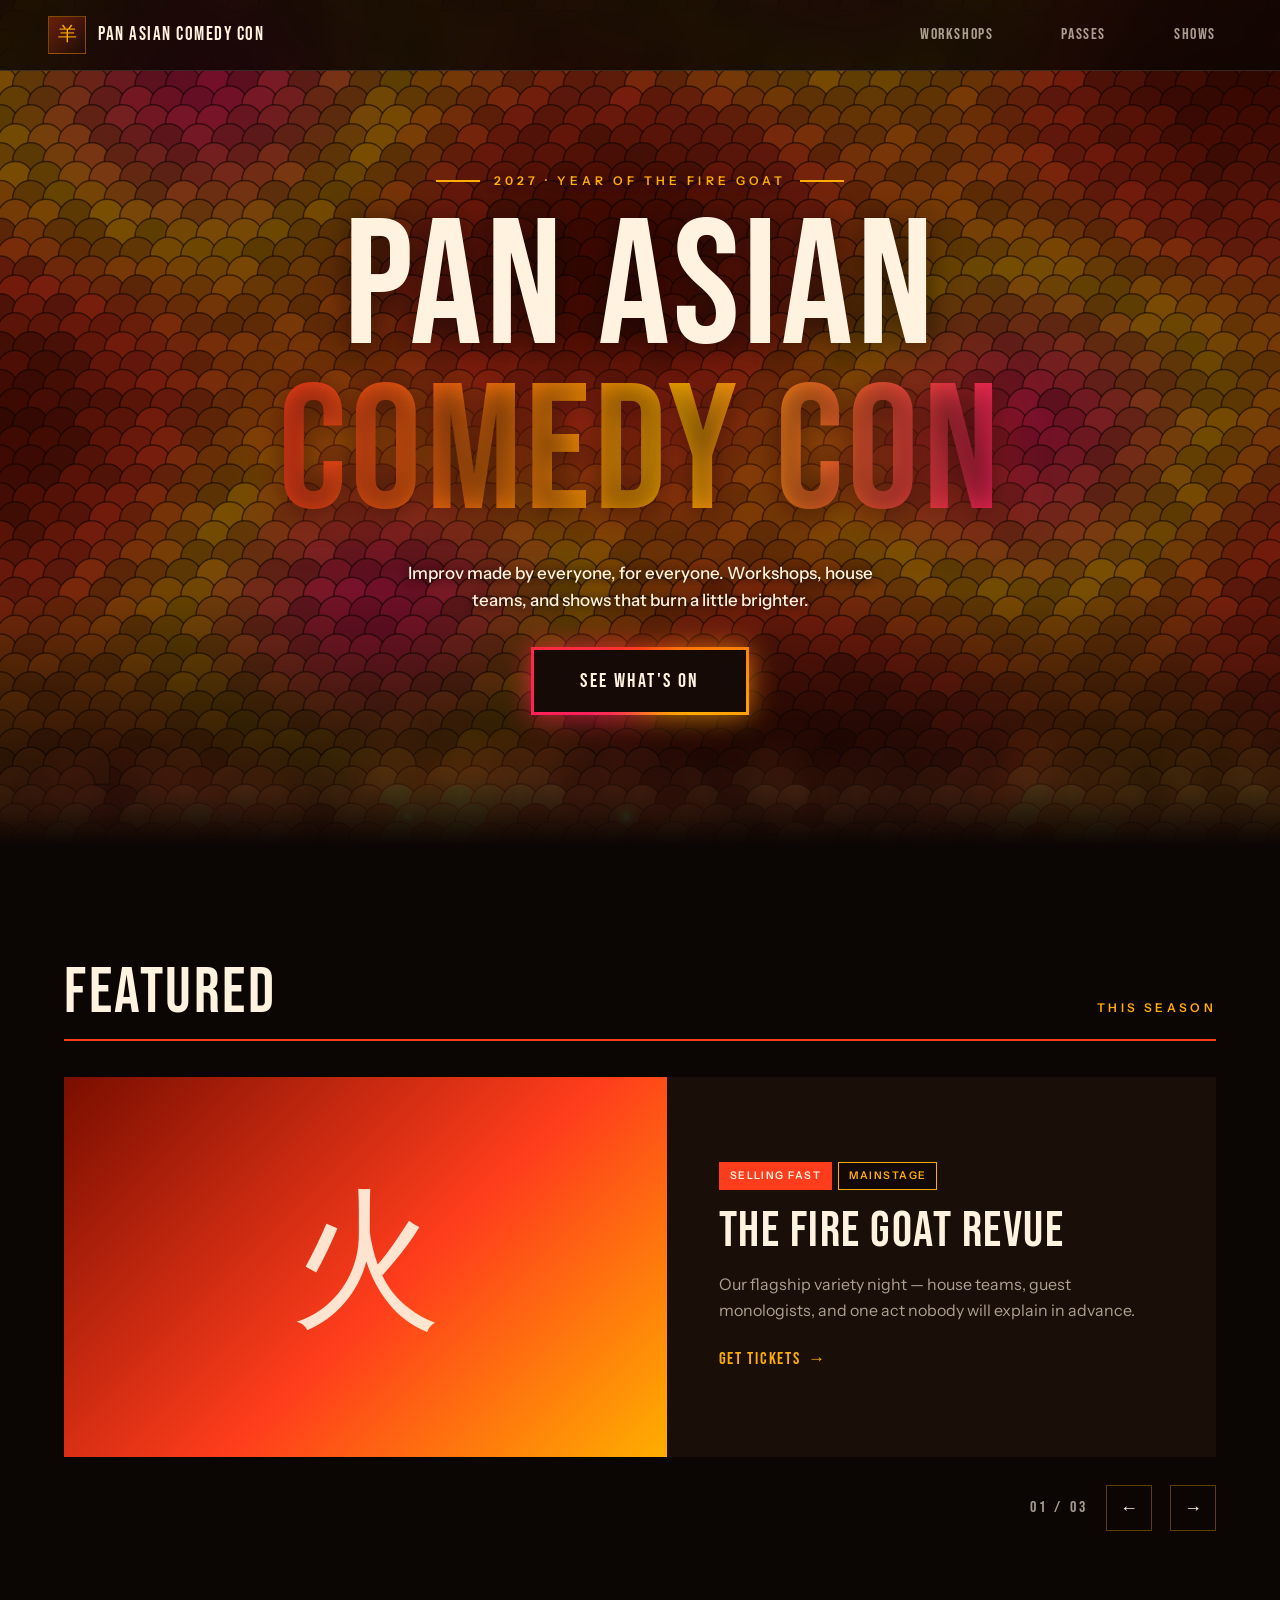
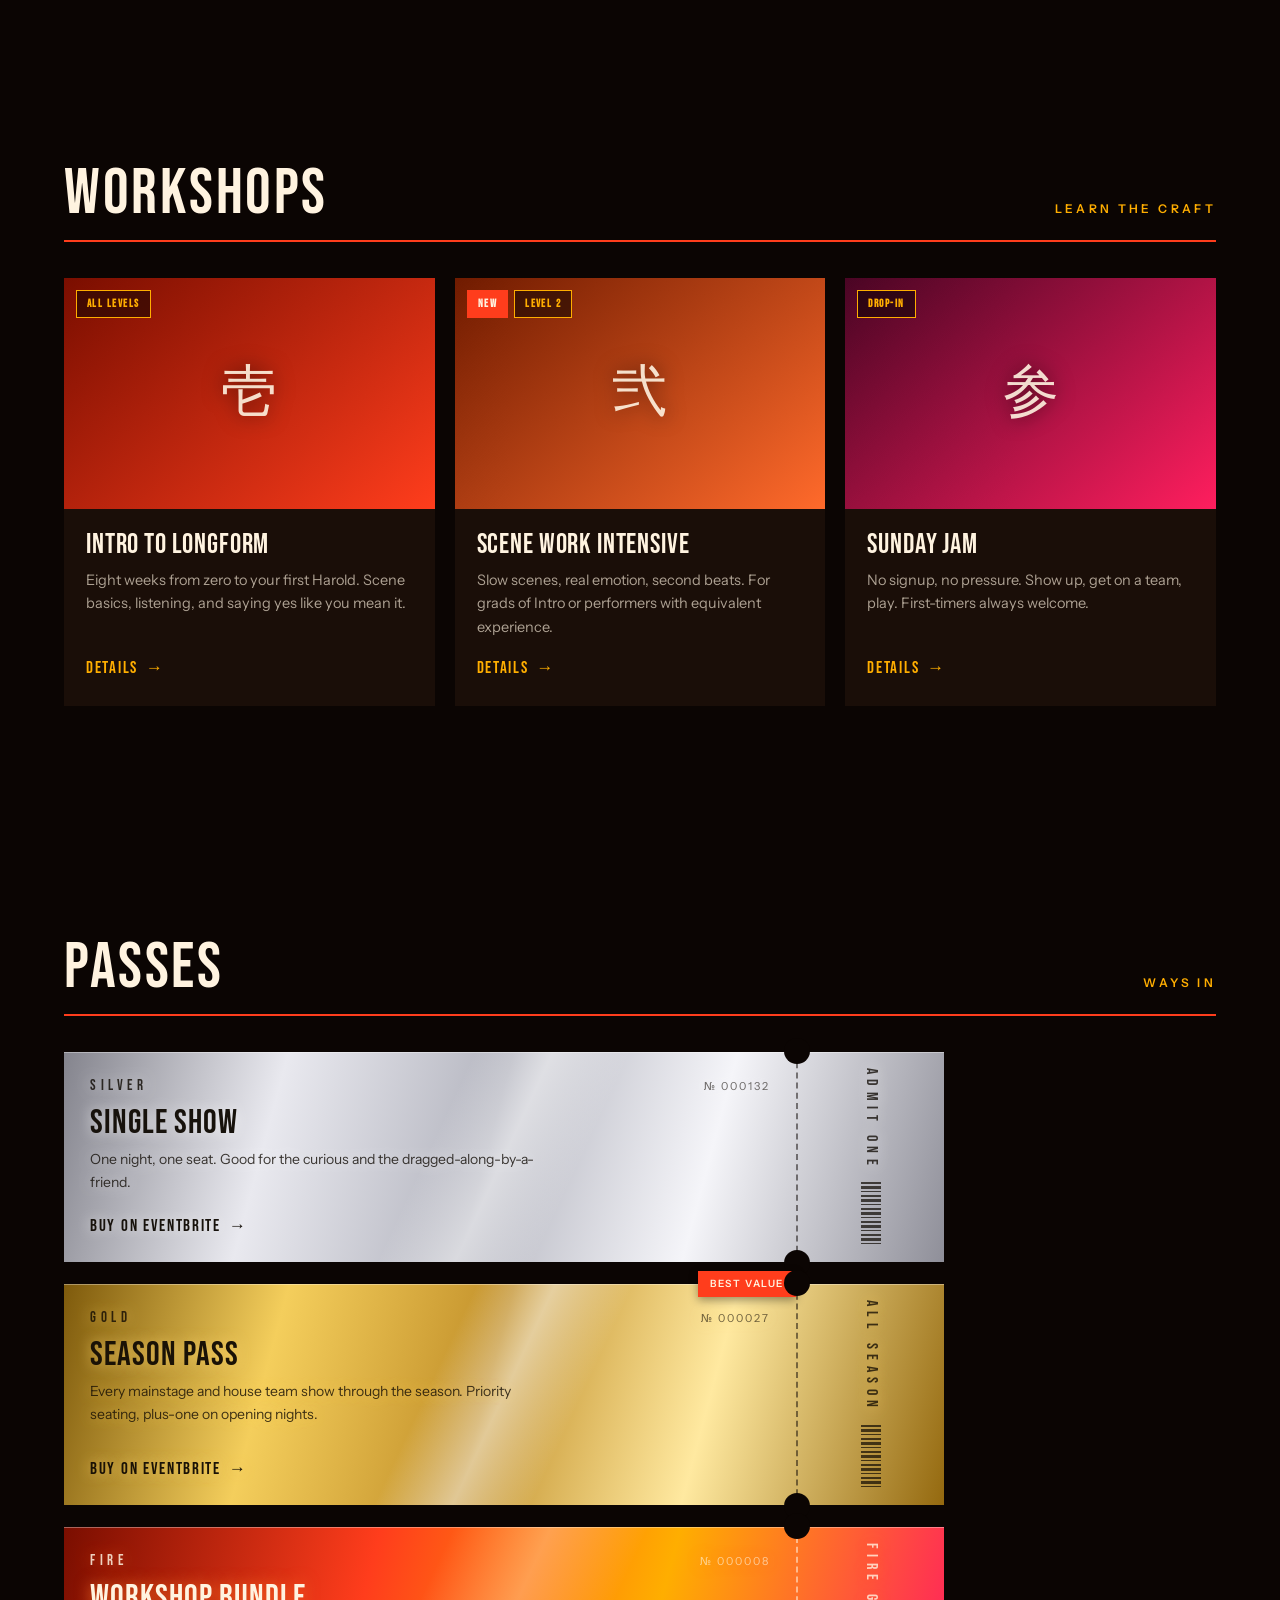
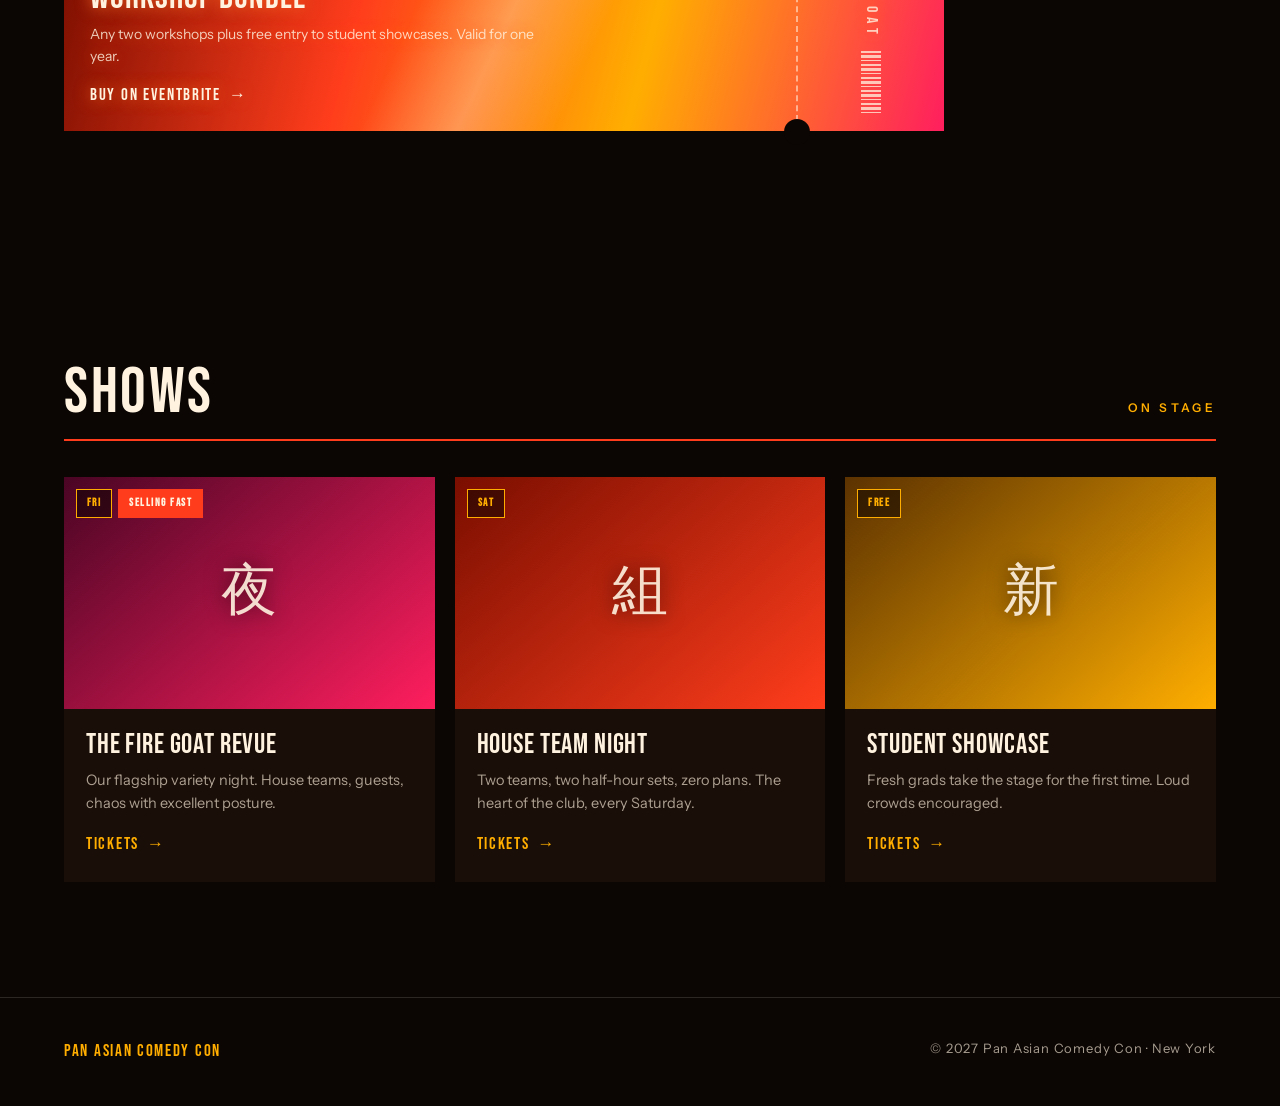
==== commit 4522ba2f: "Update index.html" ====
--- a/index.html
+++ b/index.html
@@ -120,6 +120,7 @@
 /* the flowing fire ring */
 .hero-cta::before,.hero-cta::after{
   content:"";position:absolute;inset:-3px;z-index:-1;
+  background:linear-gradient(120deg,var(--ember),var(--molten),var(--magma)); /* old-browser fallback */
   background:conic-gradient(from var(--flow),
     var(--ember),var(--molten),var(--magma),var(--ember));
   animation:flow 3.5s linear infinite;
@@ -556,31 +557,31 @@
 </footer>
 
 <script>
-/* ============ Fire scales hero — burning ============ */
+/* ============ Fire scales hero — burning (optimized) ============ */
 (() => {
   const canvas = document.getElementById('scales');
   const ctx = canvas.getContext('2d');
   const hero = canvas.parentElement;
   const reduced = matchMedia('(prefers-reduced-motion: reduce)').matches;
 
-  const SIZE = 18;            // scale radius
+  const SIZE = 18;
   const COL_STEP = SIZE * 1.7;
   const ROW_STEP = SIZE * 1.05;
-  const RADIUS = 120;         // cursor influence radius
-  const CURSOR_HEAT = 0.35;   // max heat the cursor can add (kept below ember threshold)
-  const DECAY = 0.94;         // per-frame cooling
-  const RISE = 0.5;           // how much heat climbs to the scale above
-  const MAX_PARTS = 260;      // ember particle cap
-
-  // palette stops for base coloring (deep red -> ember -> molten -> magma)
-  const stops = [
-    [122,14,0], [255,61,28], [255,174,0], [255,30,94]
-  ];
+  const RADIUS = 120;          // cursor influence radius
+  const CURSOR_HEAT = 0.35;    // max heat the cursor can add
+  const DECAY = 0.89;          // per-tick cooling (tuned for 30fps)
+  const RISE = 0.5;            // how much heat climbs to the scale above
+  const MAX_PARTS = 200;
+  const FPS = 30;              // fire doesn't need 60
+  const FRAME = 1000 / FPS;
+
+  const stops = [[122,14,0],[255,61,28],[255,174,0],[255,30,94]];
   const goldHot = [255,214,120];
   const whiteHot = [255,246,220];
 
   let scales = [], parts = [], W = 0, H = 0, dpr = 1, cols = 0;
-  let mx = -9999, my = -9999;
+  let cold = null, glowSprite = null, emberSprite = null;
+  let mx = -9999, my = -9999, running = true, lastT = 0;
 
   const lerp = (a,b,t) => a + (b-a)*t;
   const mix = (c1,c2,t) => [lerp(c1[0],c2[0],t), lerp(c1[1],c2[1],t), lerp(c1[2],c2[2],t)];
@@ -592,12 +593,36 @@
     return mix(stops[i], stops[i+1], t - i);
   }
 
+  function scalePath(c, s, swell) {
+    c.beginPath();
+    c.arc(s.x, s.y, SIZE * swell, Math.PI, 0);
+    c.lineTo(s.x + SIZE, s.y + ROW_STEP);
+    c.lineTo(s.x - SIZE, s.y + ROW_STEP);
+    c.closePath();
+  }
+
+  // pre-rendered radial sprites: no gradient objects created per frame
+  function makeSprite(px, inner, mid, alpha) {
+    const c = document.createElement('canvas');
+    c.width = c.height = px;
+    const g2 = c.getContext('2d');
+    const g = g2.createRadialGradient(px/2, px/2, 0, px/2, px/2, px/2);
+    g.addColorStop(0, `rgba(${inner},${alpha})`);
+    g.addColorStop(0.45, `rgba(${mid},${alpha*0.55})`);
+    g.addColorStop(1, `rgba(${mid},0)`);
+    g2.fillStyle = g;
+    g2.fillRect(0, 0, px, px);
+    return c;
+  }
+
   function build() {
-    dpr = Math.min(devicePixelRatio || 1, 2);
+    dpr = Math.min(devicePixelRatio || 1, 1.5);
     W = hero.clientWidth; H = hero.clientHeight;
+    if (W * H * dpr * dpr > 1.6e6) dpr = 1;   // big screens: trade sharpness for speed
     canvas.width = W * dpr; canvas.height = H * dpr;
     ctx.setTransform(dpr, 0, 0, dpr, 0, 0);
-    scales = [];
+
+    scales = []; parts = [];
     const rows = Math.ceil(H / ROW_STEP) + 2;
     cols = Math.ceil(W / COL_STEP) + 2;
     for (let r = 0; r < rows; r++) {
@@ -605,115 +630,111 @@
       for (let c = 0; c < cols; c++) {
         const x = c * COL_STEP - COL_STEP/2 + offset;
         const y = r * ROW_STEP - ROW_STEP/2;
-        scales.push({x, y, base: baseColor(x, y), heat: 0, phase: Math.random()*Math.PI*2});
+        const phase = Math.random() * Math.PI * 2;
+        scales.push({x, y, base: baseColor(x, y), heat: 0, phase});
       }
     }
+
+    // bake the resting field once — per-frame work only touches hot scales
+    cold = document.createElement('canvas');
+    cold.width = W * dpr; cold.height = H * dpr;
+    const cc = cold.getContext('2d');
+    cc.setTransform(dpr, 0, 0, dpr, 0, 0);
+    cc.strokeStyle = 'rgba(11,5,3,.55)';
+    cc.lineWidth = 1.5;
+    for (const s of scales) {
+      const shimmer = 0.10 + 0.12 * Math.sin(s.phase); // static bake of the flicker
+      const col = mix([11,5,3], s.base, 0.34 + shimmer * 0.5);
+      scalePath(cc, s, 1);
+      cc.fillStyle = `rgb(${col[0]|0},${col[1]|0},${col[2]|0})`;
+      cc.fill();
+      cc.stroke();
+    }
+
+    glowSprite = makeSprite(96, '255,190,80', '255,70,15', 0.34);
+    emberSprite = makeSprite(24, '255,240,190', '255,120,30', 0.9);
   }
 
   function update(time) {
     const t = time * 0.001;
     for (let i = 0; i < scales.length; i++) {
       const s = scales[i];
-
-      // convection: heat rises from the scale below (one row per frame)
       const below = scales[i + cols];
       if (below && below.heat * RISE > s.heat) s.heat = below.heat * RISE;
 
-      // cursor warms locally — subtle
       const d = Math.hypot(s.x - mx, s.y - my);
       if (d < RADIUS) s.heat = Math.max(s.heat, (1 - d / RADIUS) * CURSOR_HEAT);
 
-      // the bottom edge smolders on its own — ambient fire line
-      if (!reduced && s.y > H - ROW_STEP * 2.4) {
+      if (s.y > H - ROW_STEP * 2.4) {
         const smolder = 0.30 + 0.30 * Math.sin(t*2.1 + s.x*0.045) * Math.sin(t*3.3 + s.phase);
-        s.heat = Math.max(s.heat, smolder);
+        if (smolder > s.heat) s.heat = smolder;
       }
 
       s.heat *= DECAY;
-
-      // spawn rising embers off hot scales
-      if (!reduced && s.heat > 0.45 && parts.length < MAX_PARTS && Math.random() < s.heat * 0.06) {
+      if (s.heat < 0.005) { s.heat = 0; continue; }
+
+      if (s.heat > 0.45 && parts.length < MAX_PARTS && Math.random() < s.heat * 0.08) {
         parts.push({
-          x: s.x + (Math.random()-0.5) * SIZE,
-          y: s.y,
-          vx: (Math.random()-0.5) * 0.5,
-          vy: -(0.8 + Math.random() * 1.6),
-          life: 1,
-          size: 1.2 + Math.random() * 2.4,
-          wob: Math.random() * Math.PI * 2
+          x: s.x + (Math.random()-0.5) * SIZE, y: s.y,
+          vx: (Math.random()-0.5) * 0.7, vy: -(1.1 + Math.random() * 2.2),
+          life: 1, size: 1.5 + Math.random() * 2.6, wob: Math.random() * Math.PI * 2
         });
       }
     }
     for (let i = parts.length - 1; i >= 0; i--) {
       const p = parts[i];
-      p.x += p.vx + Math.sin(t*6 + p.wob) * 0.35; // flame wander
+      p.x += p.vx + Math.sin(t*6 + p.wob) * 0.45;
       p.y += p.vy;
-      p.vy *= 1.01;      // accelerate upward like real convection
-      p.life -= 0.016;
+      p.vy *= 1.012;
+      p.life -= 0.024;
       if (p.life <= 0 || p.y < -10) parts.splice(i, 1);
     }
   }
 
-  function draw(time) {
+  function draw() {
     ctx.clearRect(0, 0, W, H);
-    const t = time * 0.001;
-
-    // pass 1: the scale field
+    ctx.drawImage(cold, 0, 0, W, H);
+
+    // repaint only burning scales
+    ctx.strokeStyle = 'rgba(11,5,3,.55)';
+    ctx.lineWidth = 1.5;
     for (const s of scales) {
-      const flicker = reduced ? 0.12 : 0.10 + 0.12 * Math.sin(t*1.4 + s.phase) * Math.sin(t*2.3 + s.x*0.02);
-      const glow = Math.min(1, s.heat + flicker);
-
-      let col = mix([11,5,3], s.base, 0.34 + glow * 0.5);
+      if (s.heat < 0.04) continue;
+      let col = mix([11,5,3], s.base, 0.34 + Math.min(1, s.heat + 0.12) * 0.5);
       col = mix(col, goldHot, s.heat * 0.8);
-      if (s.heat > 0.75) col = mix(col, whiteHot, (s.heat - 0.75) * 3.2); // white-hot core
-
-      ctx.beginPath();
-      ctx.arc(s.x, s.y, SIZE * (1 + s.heat * 0.14), Math.PI, 0);
-      ctx.lineTo(s.x + SIZE, s.y + ROW_STEP);
-      ctx.lineTo(s.x - SIZE, s.y + ROW_STEP);
-      ctx.closePath();
+      if (s.heat > 0.75) col = mix(col, whiteHot, (s.heat - 0.75) * 3.2);
+      scalePath(ctx, s, 1 + s.heat * 0.14);
       ctx.fillStyle = `rgb(${col[0]|0},${col[1]|0},${col[2]|0})`;
       ctx.fill();
-      ctx.strokeStyle = 'rgba(11,5,3,.55)';
-      ctx.lineWidth = 1.5;
       ctx.stroke();
     }
 
-    // pass 2: additive flame light over anything burning
+    // additive flame light + embers via cached sprites
     ctx.globalCompositeOperation = 'lighter';
     for (const s of scales) {
       if (s.heat < 0.16) continue;
-      const h = s.heat;
-      const stretch = 1 + h * 1.6; // flames reach upward, not outward
-      const r = SIZE * (1.4 + h * 2.2);
-      const g = ctx.createRadialGradient(s.x, s.y, 0, s.x, s.y, r);
-      const a = h * 0.32;
-      g.addColorStop(0, `rgba(255,190,80,${a})`);
-      g.addColorStop(0.5, `rgba(255,80,20,${a*0.55})`);
-      g.addColorStop(1, 'rgba(255,40,10,0)');
-      ctx.save();
-      ctx.translate(s.x, s.y - SIZE * h);   // licks bias upward
-      ctx.scale(1, stretch);
-      ctx.translate(-s.x, -s.y);
-      ctx.fillStyle = g;
-      ctx.fillRect(s.x - r, s.y - r, r*2, r*2);
-      ctx.restore();
-    }
-
-    // pass 3: rising embers
+      const r = SIZE * (1.6 + s.heat * 2.4);
+      const ry = r * (1 + s.heat * 1.4);          // flames stretch upward
+      ctx.globalAlpha = s.heat;
+      ctx.drawImage(glowSprite, s.x - r, s.y - ry - SIZE * s.heat, r * 2, ry * 2);
+    }
     for (const p of parts) {
-      const a = p.life * 0.9;
-      const g = ctx.createRadialGradient(p.x, p.y, 0, p.x, p.y, p.size*3);
-      g.addColorStop(0, `rgba(255,240,190,${a})`);
-      g.addColorStop(0.4, `rgba(255,150,40,${a*0.7})`);
-      g.addColorStop(1, 'rgba(255,60,10,0)');
-      ctx.fillStyle = g;
-      ctx.fillRect(p.x - p.size*3, p.y - p.size*3, p.size*6, p.size*6);
-    }
+      ctx.globalAlpha = p.life;
+      const r = p.size * 3;
+      ctx.drawImage(emberSprite, p.x - r, p.y - r, r * 2, r * 2);
+    }
+    ctx.globalAlpha = 1;
     ctx.globalCompositeOperation = 'source-over';
   }
 
-  function loop(t) { update(t); draw(t); requestAnimationFrame(loop); }
+  function loop(t) {
+    requestAnimationFrame(loop);
+    if (!running) { lastT = t; return; }
+    if (t - lastT < FRAME - 1) return;          // 30fps cap
+    lastT = t;
+    update(t);
+    draw();
+  }
 
   hero.addEventListener('pointermove', e => {
     const rect = canvas.getBoundingClientRect();
@@ -721,9 +742,18 @@
   });
   hero.addEventListener('pointerleave', () => { mx = my = -9999; });
 
+  // stop burning CPU when the hero is off-screen or the tab is hidden
+  if ('IntersectionObserver' in window) {
+    new IntersectionObserver(en => { running = en[0].isIntersecting; }).observe(hero);
+  }
+  document.addEventListener('visibilitychange', () => {
+    if (document.hidden) running = false;
+    else if (!('IntersectionObserver' in window)) running = true;
+  });
+
   addEventListener('resize', build);
   build();
-  if (reduced) { update(0); draw(0); } else requestAnimationFrame(loop);
+  if (reduced) { draw(); } else requestAnimationFrame(loop);
 })();
 
 /* ============ Carousel ============ */
@@ -760,13 +790,13 @@
       if (ch === '"') { if (text[i+1] === '"') { field += '"'; i++; } else inQ = false; }
       else field += ch;
     } else if (ch === '"') inQ = true;
-    else if (ch === ',') { rows.at(-1).push(field); field = ''; }
+    else if (ch === ',') { rows[rows.length-1].push(field); field = ''; }
     else if (ch === '\n' || ch === '\r') {
       if (ch === '\r' && text[i+1] === '\n') i++;
-      rows.at(-1).push(field); field = ''; rows.push([]);
+      rows[rows.length-1].push(field); field = ''; rows.push([]);
     } else field += ch;
   }
-  rows.at(-1).push(field);
+  rows[rows.length-1].push(field);
   return rows.filter(r => r.some(c => c.trim() !== ''));
 }
 
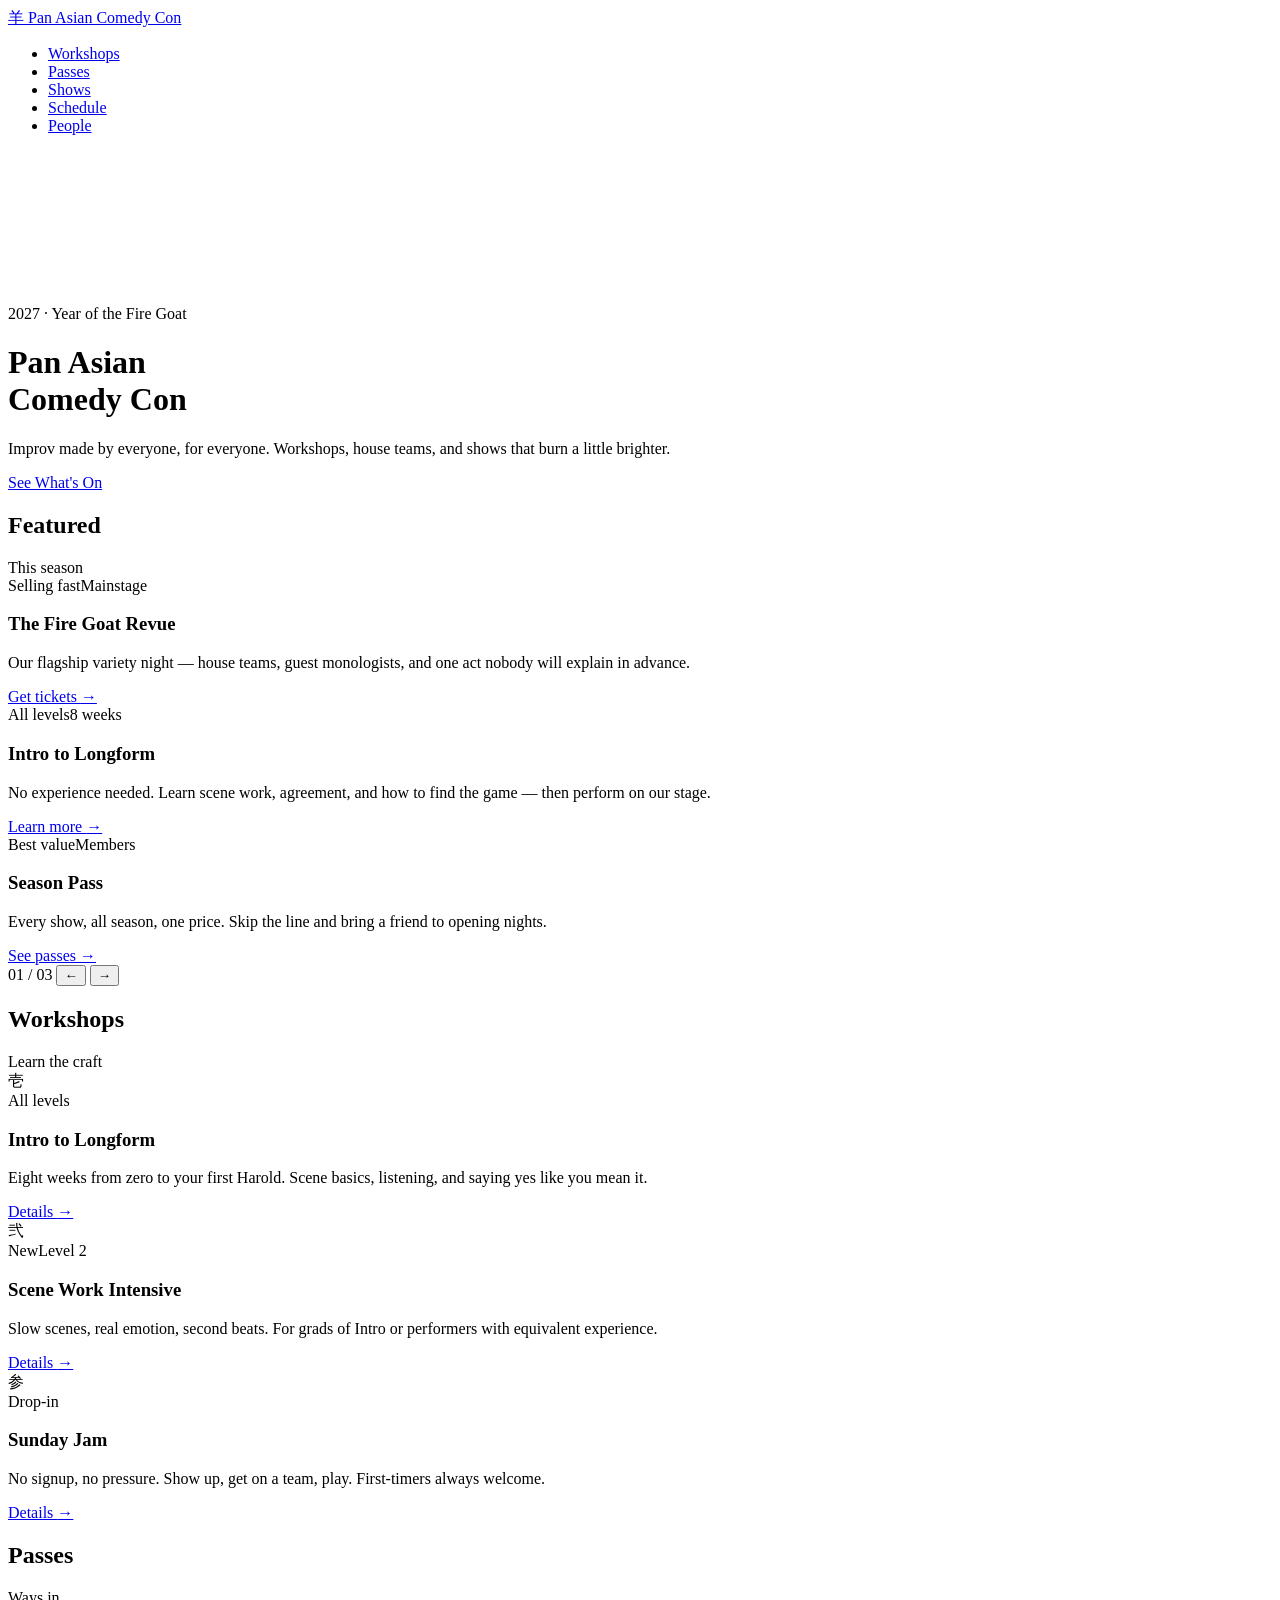
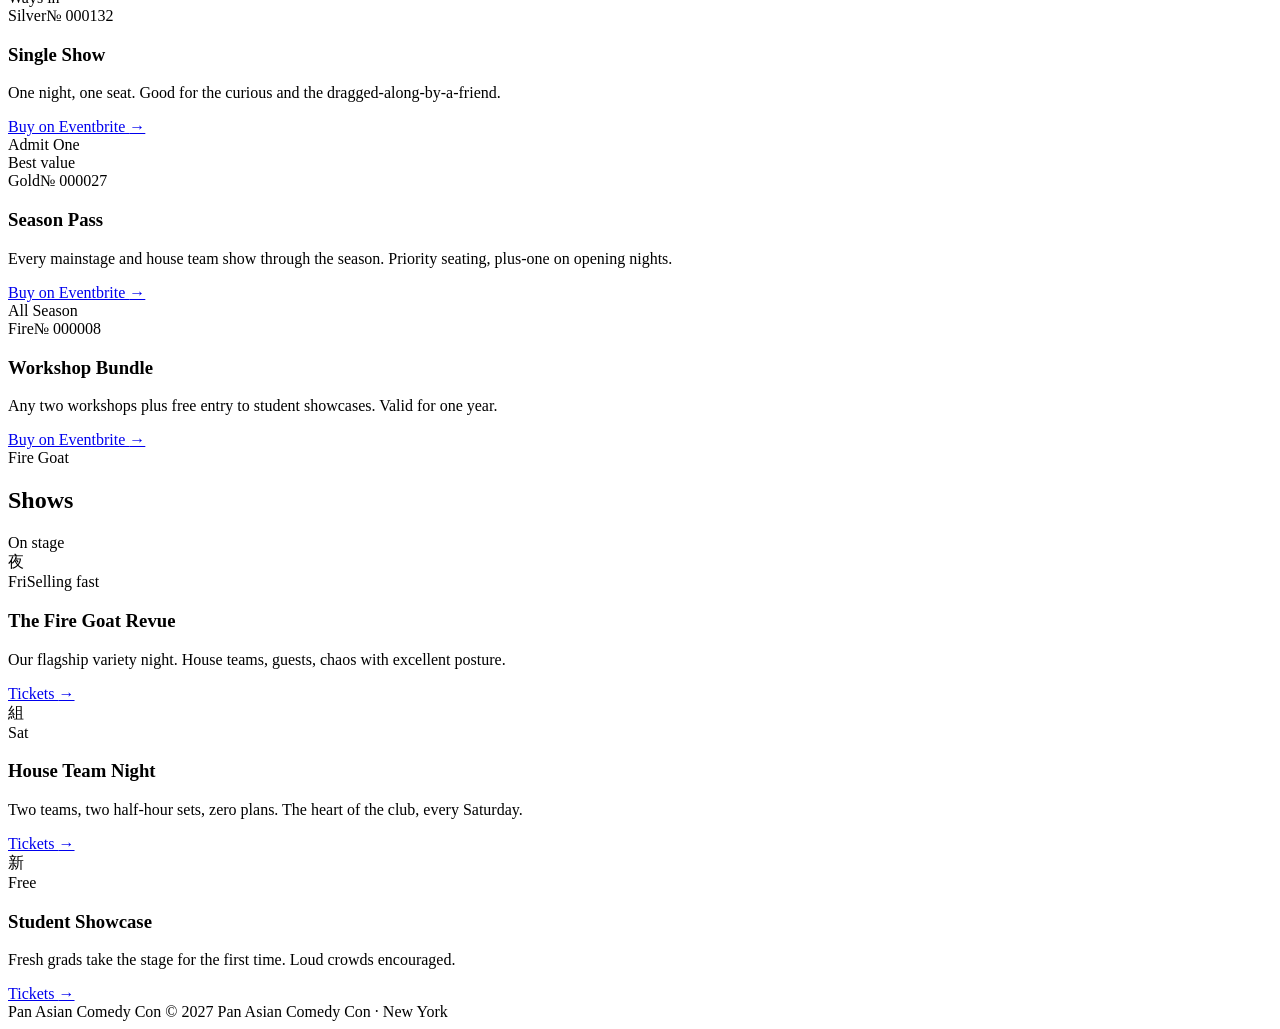
==== commit 06808cff: "Add files via upload" ====
--- a/index.html
+++ b/index.html
@@ -7,363 +7,8 @@
 <meta name="description" content="Improv, workshops, and shows. NYC. 2027 — Year of the Fire Goat.">
 <link rel="preconnect" href="https://fonts.googleapis.com">
 <link rel="preconnect" href="https://fonts.gstatic.com" crossorigin>
-<link href="https://fonts.googleapis.com/css2?family=Bebas+Neue&family=Instrument+Sans:wght@400;500;600&display=swap" rel="stylesheet">
-<style>
-:root{
-  --ink:#0B0503;
-  --char:#1A0E08;
-  --char-2:#241209;
-  --paper:#FFF3E0;
-  --paper-dim:rgba(255,243,224,.64);
-  --ember:#FF3D1C;
-  --molten:#FFAE00;
-  --magma:#FF1E5E;
-  --deep:#7A0E00;
-  --line:rgba(255,174,0,.35);
-  --line-soft:rgba(255,243,224,.14);
-  --display:"Bebas Neue",sans-serif;
-  --body:"Instrument Sans",system-ui,sans-serif;
-}
-*{margin:0;padding:0;box-sizing:border-box}
-html{scroll-behavior:smooth;scroll-padding-top:80px}
-body{
-  background:var(--ink);
-  color:var(--paper);
-  font-family:var(--body);
-  font-size:16px;line-height:1.6;
-  -webkit-font-smoothing:antialiased;
-}
-a{color:inherit}
-:focus-visible{outline:2px solid var(--molten);outline-offset:3px}
-
-/* ---------- Nav ---------- */
-.nav{
-  position:fixed;inset:0 0 auto 0;z-index:50;
-  display:flex;align-items:center;justify-content:space-between;
-  padding:14px clamp(20px,4vw,48px);
-  background:rgba(11,5,3,.8);
-  backdrop-filter:blur(12px);
-  -webkit-backdrop-filter:blur(12px);
-  border-bottom:1px solid var(--line-soft);
-}
-.brand{display:flex;align-items:center;gap:12px;text-decoration:none}
-.brand-mark{
-  width:38px;height:38px;flex:none;
-  border:1px solid var(--line);
-  display:grid;place-items:center;
-  font-family:var(--display);font-size:19px;color:var(--molten);
-  background:linear-gradient(135deg,rgba(255,61,28,.35),transparent);
-}
-.brand-name{
-  font-family:var(--display);
-  font-size:19px;letter-spacing:.08em;white-space:nowrap;
-}
-.nav-links{display:flex;gap:clamp(16px,3vw,36px);list-style:none}
-.nav-links a{
-  position:relative;display:inline-block;padding:8px 16px;
-  text-decoration:none;font-family:var(--display);
-  font-size:16px;letter-spacing:.1em;color:var(--paper-dim);
-  transition:color .2s;
-}
-.nav-links a::before{
-  content:"";position:absolute;inset:-6px -10px;z-index:-1;
-  background:radial-gradient(ellipse 70% 90% at center,rgba(255,61,28,.32),rgba(255,174,0,.10) 55%,transparent 75%);
-  opacity:0;transition:opacity .35s;
-}
-.nav-links a:hover{color:var(--paper)}
-.nav-links a:hover::before{opacity:1}
-
-/* ---------- Hero ---------- */
-.hero{
-  position:relative;min-height:94vh;overflow:hidden;
-  display:flex;flex-direction:column;justify-content:center;align-items:center;
-  text-align:center;padding:110px 24px 80px;
-}
-#scales{position:absolute;inset:0;width:100%;height:100%;display:block}
-.hero::after{
-  content:"";position:absolute;inset:auto 0 0 0;height:30%;pointer-events:none;
-  background:linear-gradient(to bottom,transparent,var(--ink));
-}
-.hero-inner{position:relative;z-index:2;max-width:1100px;pointer-events:none}
-.hero-inner a{pointer-events:auto}
-.eyebrow{
-  display:inline-flex;align-items:center;gap:14px;
-  font-size:12px;letter-spacing:.34em;text-transform:uppercase;
-  color:var(--molten);font-weight:600;margin-bottom:18px;
-  text-shadow:0 1px 8px rgba(11,5,3,.8);
-}
-.eyebrow::before,.eyebrow::after{content:"";width:44px;height:2px;background:var(--molten)}
-.hero h1{
-  font-family:var(--display);font-weight:400;
-  font-size:clamp(70px,14vw,190px);
-  line-height:.92;letter-spacing:.02em;
-  text-shadow:0 4px 30px rgba(11,5,3,.65);
-}
-.hero h1 .hot{
-  background:linear-gradient(95deg,var(--ember),var(--molten) 55%,var(--magma));
-  -webkit-background-clip:text;background-clip:text;color:transparent;
-  filter:drop-shadow(0 4px 24px rgba(255,61,28,.45));
-}
-.hero p{
-  margin:22px auto 0;max-width:520px;
-  color:var(--paper);font-size:17px;font-weight:500;
-  text-shadow:0 1px 10px rgba(11,5,3,.9);
-}
-@property --flow{syntax:'<angle>';initial-value:0deg;inherits:false}
-.hero-cta{
-  position:relative;display:inline-block;margin-top:36px;padding:15px 46px;
-  background:#150A05;color:var(--paper);
-  text-decoration:none;font-family:var(--display);
-  font-size:20px;letter-spacing:.12em;
-  transition:transform .2s,color .2s;
-}
-/* the flowing fire ring */
-.hero-cta::before,.hero-cta::after{
-  content:"";position:absolute;inset:-3px;z-index:-1;
-  background:linear-gradient(120deg,var(--ember),var(--molten),var(--magma)); /* old-browser fallback */
-  background:conic-gradient(from var(--flow),
-    var(--ember),var(--molten),var(--magma),var(--ember));
-  animation:flow 3.5s linear infinite;
-}
-.hero-cta::after{filter:blur(14px);opacity:.75} /* fire haze around it */
-@keyframes flow{to{--flow:360deg}}
-.hero-cta:hover{transform:translateY(-2px);color:#FFDCA8}
-.hero-cta:hover::before,.hero-cta:hover::after{animation-duration:1.4s}
-
-/* ---------- Shared section chrome ---------- */
-.section{padding:clamp(64px,9vw,120px) clamp(20px,5vw,64px);max-width:1280px;margin:0 auto}
-.section-head{
-  display:flex;align-items:baseline;justify-content:space-between;
-  gap:24px;margin-bottom:36px;flex-wrap:wrap;
-  border-bottom:2px solid var(--ember);padding-bottom:14px;
-}
-.section-head h2{
-  font-family:var(--display);font-weight:400;
-  font-size:clamp(40px,5.5vw,64px);letter-spacing:.04em;line-height:1;
-}
-.section-head .kicker{
-  font-size:12px;letter-spacing:.28em;text-transform:uppercase;
-  color:var(--molten);font-weight:600;
-}
-
-/* ---------- Badges ---------- */
-.badges{display:flex;gap:6px;flex-wrap:wrap}
-.badge{
-  font-size:10.5px;font-weight:600;letter-spacing:.14em;text-transform:uppercase;
-  padding:5px 10px;
-  border:1px solid var(--molten);color:var(--molten);
-  background:rgba(11,5,3,.55);
-}
-.badge.fill{background:var(--ember);border-color:var(--ember);color:var(--paper)}
-
-/* ---------- Featured carousel ---------- */
-.carousel-wrap{position:relative}
-.carousel{
-  display:flex;gap:20px;overflow-x:auto;
-  scroll-snap-type:x mandatory;scrollbar-width:none;
-  padding-bottom:8px;
-}
-.carousel::-webkit-scrollbar{display:none}
-.slide{
-  flex:0 0 100%;scroll-snap-align:start;
-  display:grid;grid-template-columns:1.1fr 1fr;min-height:380px;
-  background:var(--char);
-  overflow:hidden;
-}
-.slide-art{position:relative;min-height:220px;overflow:hidden}
-.slide-art img{
-  position:absolute;inset:0;z-index:0;width:100%;height:100%;object-fit:cover;
-  filter:grayscale(1) contrast(1.12) brightness(.95);
-}
-.slide-art::before{
-  content:"";position:absolute;inset:0;z-index:1;
-  background:inherit;mix-blend-mode:color;
-}
-.slide-art::after{
-  content:attr(data-glyph);position:absolute;inset:0;z-index:2;
-  display:grid;place-items:center;
-  font-family:var(--display);font-size:clamp(80px,12vw,150px);
-  color:rgba(255,243,224,.92);
-}
-.art-a{background:linear-gradient(135deg,var(--deep),var(--ember) 55%,var(--molten))}
-.art-b{background:linear-gradient(135deg,#4A0524,var(--magma) 55%,var(--ember))}
-.art-c{background:linear-gradient(135deg,#5C3200,var(--molten) 60%,var(--ember))}
-.slide-body{padding:clamp(28px,4vw,52px);display:flex;flex-direction:column;gap:16px;justify-content:center}
-.slide-body h3{font-family:var(--display);font-weight:400;font-size:clamp(34px,4vw,50px);line-height:1;letter-spacing:.03em}
-.slide-body p{color:var(--paper-dim);max-width:44ch}
-.carousel-controls{
-  display:flex;align-items:center;gap:18px;margin-top:20px;justify-content:flex-end;
-}
-.carousel-counter{font-family:var(--display);font-size:16px;letter-spacing:.2em;color:var(--paper-dim)}
-.c-btn{
-  width:46px;height:46px;cursor:pointer;
-  background:none;border:1px solid var(--line);color:var(--paper);
-  font-size:18px;transition:background .2s,border-color .2s,color .2s;
-}
-.c-btn:hover{background:var(--ember);border-color:var(--ember)}
-
-/* ---------- Card grids ---------- */
-.grid{display:grid;grid-template-columns:repeat(auto-fit,minmax(280px,1fr));gap:20px}
-.card{
-  background:var(--char);
-  overflow:hidden;display:flex;flex-direction:column;
-  transition:transform .22s;
-}
-.card:hover{transform:translateY(-5px)}
-.card:hover .card-body h3{text-shadow:0 0 18px rgba(255,120,40,.75)}
-.card-body h3{transition:text-shadow .25s}
-.card-img{
-  aspect-ratio:16/10;position:relative;overflow:hidden;
-  display:grid;place-items:center;
-  font-family:var(--display);font-size:56px;color:rgba(255,243,224,.9);
-}
-/* Optional photo: drop an <img> inside .card-img and the fire gradient
-   recolors it (grayscale luminance + gradient hue = duotone). No image,
-   the pure gradient shows as before. */
-.card-img img{
-  position:absolute;inset:0;z-index:0;width:100%;height:100%;object-fit:cover;
-  filter:grayscale(1) contrast(1.12) brightness(.95);
-}
-.card-img::before{
-  content:"";position:absolute;inset:0;z-index:1;
-  background:inherit;mix-blend-mode:color;
-}
-.card-img .glyph{position:relative;z-index:2;text-shadow:0 0 20px rgba(11,5,3,.6)}
-.card-img .badges{position:absolute;top:12px;left:12px;z-index:3}
-.card-body{padding:22px 22px 24px;display:flex;flex-direction:column;gap:10px;flex:1}
-.card-body h3{font-family:var(--display);font-weight:400;font-size:28px;line-height:1;letter-spacing:.03em}
-.card-body p{color:var(--paper-dim);font-size:14.5px;flex:1}
-.card-link{
-  display:inline-flex;align-items:center;gap:8px;margin-top:6px;
-  text-decoration:none;font-family:var(--display);
-  font-size:17px;letter-spacing:.1em;color:var(--molten);
-}
-.card-link .arr{transition:transform .2s;display:inline-block}
-.card:hover .arr{transform:translateX(6px)}
-.card:hover .card-link{color:var(--ember)}
-
-/* tint families */
-.t-work-1{background:linear-gradient(140deg,var(--deep),var(--ember))}
-.t-work-2{background:linear-gradient(140deg,#701B00,#FF6A2B)}
-.t-work-3{background:linear-gradient(140deg,#4A0524,var(--magma))}
-.t-pass-1{background:linear-gradient(140deg,#5C3200,var(--molten))}
-.t-pass-2{background:linear-gradient(140deg,#6B4000,#FFC02E)}
-.t-pass-3{background:linear-gradient(140deg,#6E1204,#FF5A30)}
-.t-show-1{background:linear-gradient(140deg,#4A0524,var(--magma))}
-.t-show-2{background:linear-gradient(140deg,var(--deep),var(--ember))}
-.t-show-3{background:linear-gradient(140deg,#5C3200,var(--molten))}
-
-/* ---------- Tickets (Passes) ---------- */
-.tickets{display:grid;gap:22px;max-width:880px}
-.ticket{
-  position:relative;display:grid;grid-template-columns:1fr 148px;
-  min-height:158px;
-  box-shadow:inset 0 1px 0 rgba(255,255,255,.35); /* metal edge bevel only */
-  transition:transform .22s;
-}
-.ticket:hover{transform:translateY(-4px) rotate(-.4deg)}
-/* metallic + fire faces, each with a diagonal sheen streak layered on top */
-.tk-silver{
-  background:
-    linear-gradient(115deg,transparent 42%,rgba(255,255,255,.5) 50%,transparent 58%),
-    linear-gradient(105deg,#84848D,#E9E9EF 24%,#B4B5BF 48%,#F5F5F9 72%,#8F8F99);
-  color:#17120C;
-}
-.tk-gold{
-  background:
-    linear-gradient(115deg,transparent 42%,rgba(255,255,255,.5) 50%,transparent 58%),
-    linear-gradient(105deg,#7E5A0C,#F4CE5C 24%,#C2902A 48%,#FFE9A0 72%,#94690F);
-  color:#1A1206;
-}
-.tk-fire{
-  background:
-    linear-gradient(115deg,transparent 40%,rgba(255,255,255,.28) 50%,transparent 60%),
-    linear-gradient(105deg,var(--deep),var(--ember) 34%,var(--molten) 66%,var(--magma));
-  color:var(--paper);
-}
-.tk-silver{text-shadow:0 0 14px rgba(255,255,255,.7)}
-.tk-gold{text-shadow:0 0 14px rgba(255,214,110,.75)}
-.tk-fire{text-shadow:0 0 16px rgba(255,120,40,.85)}
-.ticket h3{transition:text-shadow .25s}
-.tk-silver:hover h3{text-shadow:0 0 26px rgba(255,255,255,.95)}
-.tk-gold:hover h3{text-shadow:0 0 26px rgba(255,214,110,1)}
-.tk-fire:hover h3{text-shadow:0 0 28px rgba(255,140,50,1)}
-.tk-body{padding:22px 26px;display:flex;flex-direction:column;gap:8px}
-.tk-top{display:flex;justify-content:space-between;align-items:baseline;gap:12px}
-.tk-tier{
-  font-family:var(--display);font-size:15px;letter-spacing:.3em;
-  text-transform:uppercase;opacity:.85;
-}
-.tk-serial{font-size:11px;letter-spacing:.18em;opacity:.6}
-.tk-body h3{font-family:var(--display);font-weight:400;font-size:34px;line-height:1;letter-spacing:.03em}
-.tk-body p{font-size:14px;opacity:.82;max-width:52ch;flex:1}
-.tk-link{
-  display:inline-flex;align-items:center;gap:8px;
-  text-decoration:none;font-family:var(--display);
-  font-size:17px;letter-spacing:.1em;
-}
-.tk-link .arr{transition:transform .2s;display:inline-block}
-.ticket:hover .arr{transform:translateX(6px)}
-.tk-flag{
-  position:absolute;top:0;right:148px;transform:translateY(-50%);
-  font-size:10px;font-weight:600;letter-spacing:.16em;text-transform:uppercase;
-  background:var(--ember);color:var(--paper);padding:5px 12px;
-  text-shadow:none;box-shadow:0 3px 10px rgba(0,0,0,.4);
-}
-/* stub: perforation + punched notches */
-.tk-stub{
-  position:relative;border-left:2px dashed rgba(11,5,3,.5);
-  display:flex;flex-direction:column;align-items:center;justify-content:center;gap:12px;
-  padding:16px 10px;
-}
-.tk-fire .tk-stub{border-left-color:rgba(255,243,224,.55)}
-.tk-stub::before,.tk-stub::after{
-  content:"";position:absolute;left:-14px;width:26px;height:26px;
-  border-radius:50%;background:var(--ink);
-}
-.tk-stub::before{top:-14px}
-.tk-stub::after{bottom:-14px}
-.tk-admit{
-  writing-mode:vertical-rl;
-  font-family:var(--display);font-size:16px;letter-spacing:.34em;
-  text-transform:uppercase;opacity:.8;
-}
-.tk-barcode{
-  width:20px;height:64px;opacity:.75;
-  background:repeating-linear-gradient(180deg,
-    currentColor 0 2px, transparent 2px 4px,
-    currentColor 4px 7px, transparent 7px 9px,
-    currentColor 9px 10px, transparent 10px 13px);
-}
-@media (max-width:560px){
-  .ticket{grid-template-columns:1fr 96px;min-height:140px}
-  .tk-flag{right:96px}
-  .tk-body{padding:16px 18px}
-  .tk-body h3{font-size:27px}
-}
-
-/* ---------- Footer ---------- */
-footer{
-  border-top:1px solid var(--line-soft);
-  padding:40px clamp(20px,5vw,64px);
-  display:flex;justify-content:space-between;gap:16px;flex-wrap:wrap;
-  color:var(--paper-dim);font-size:13px;letter-spacing:.06em;
-}
-footer .mark{font-family:var(--display);font-size:17px;color:var(--molten);letter-spacing:.1em}
-
-/* ---------- Responsive ---------- */
-@media (max-width:820px){
-  .slide{grid-template-columns:1fr}
-}
-@media (max-width:480px){
-  .brand-name{display:none}
-}
-@media (prefers-reduced-motion:reduce){
-  html{scroll-behavior:auto}
-  .card,.card:hover,.hero-cta:hover{transform:none}
-  .hero-cta::before,.hero-cta::after{animation:none}
-}
-</style>
+<link href="https://fonts.googleapis.com/css2?family=Rajdhani:wght@500;600;700&family=Instrument+Sans:wght@400;500;600&display=swap" rel="stylesheet">
+<link rel="stylesheet" href="assets/style.css">
 </head>
 <body>
 
@@ -376,6 +21,8 @@
     <li><a href="#workshops">Workshops</a></li>
     <li><a href="#passes">Passes</a></li>
     <li><a href="#shows">Shows</a></li>
+    <li><a href="schedule.html">Schedule</a></li>
+    <li><a href="people.html">People</a></li>
   </ul>
 </nav>
 
@@ -556,343 +203,27 @@
   <span>© 2027 Pan Asian Comedy Con · New York</span>
 </footer>
 
+<script src="assets/fire.js"></script>
+<script src="assets/sheet.js"></script>
 <script>
-/* ============ Fire scales hero — burning (optimized) ============ */
-(() => {
-  const canvas = document.getElementById('scales');
-  const ctx = canvas.getContext('2d');
-  const hero = canvas.parentElement;
-  const reduced = matchMedia('(prefers-reduced-motion: reduce)').matches;
-
-  const SIZE = 18;
-  const COL_STEP = SIZE * 1.7;
-  const ROW_STEP = SIZE * 1.05;
-  const RADIUS = 120;          // cursor influence radius
-  const CURSOR_HEAT = 0.35;    // max heat the cursor can add
-  const DECAY = 0.89;          // per-tick cooling (tuned for 30fps)
-  const RISE = 0.5;            // how much heat climbs to the scale above
-  const MAX_PARTS = 200;
-  const FPS = 30;              // fire doesn't need 60
-  const FRAME = 1000 / FPS;
-
-  const stops = [[122,14,0],[255,61,28],[255,174,0],[255,30,94]];
-  const goldHot = [255,214,120];
-  const whiteHot = [255,246,220];
-
-  let scales = [], parts = [], W = 0, H = 0, dpr = 1, cols = 0;
-  let cold = null, glowSprite = null, emberSprite = null;
-  let mx = -9999, my = -9999, running = true, lastT = 0;
-
-  const lerp = (a,b,t) => a + (b-a)*t;
-  const mix = (c1,c2,t) => [lerp(c1[0],c2[0],t), lerp(c1[1],c2[1],t), lerp(c1[2],c2[2],t)];
-
-  function baseColor(x, y) {
-    const n = Math.sin(x*0.006 + y*0.004) * Math.cos(y*0.007 - x*0.003);
-    const t = (n + 1) / 2 * (stops.length - 1);
-    const i = Math.min(Math.floor(t), stops.length - 2);
-    return mix(stops[i], stops[i+1], t - i);
-  }
-
-  function scalePath(c, s, swell) {
-    c.beginPath();
-    c.arc(s.x, s.y, SIZE * swell, Math.PI, 0);
-    c.lineTo(s.x + SIZE, s.y + ROW_STEP);
-    c.lineTo(s.x - SIZE, s.y + ROW_STEP);
-    c.closePath();
-  }
-
-  // pre-rendered radial sprites: no gradient objects created per frame
-  function makeSprite(px, inner, mid, alpha) {
-    const c = document.createElement('canvas');
-    c.width = c.height = px;
-    const g2 = c.getContext('2d');
-    const g = g2.createRadialGradient(px/2, px/2, 0, px/2, px/2, px/2);
-    g.addColorStop(0, `rgba(${inner},${alpha})`);
-    g.addColorStop(0.45, `rgba(${mid},${alpha*0.55})`);
-    g.addColorStop(1, `rgba(${mid},0)`);
-    g2.fillStyle = g;
-    g2.fillRect(0, 0, px, px);
-    return c;
-  }
-
-  function build() {
-    dpr = Math.min(devicePixelRatio || 1, 1.5);
-    W = hero.clientWidth; H = hero.clientHeight;
-    if (W * H * dpr * dpr > 1.6e6) dpr = 1;   // big screens: trade sharpness for speed
-    canvas.width = W * dpr; canvas.height = H * dpr;
-    ctx.setTransform(dpr, 0, 0, dpr, 0, 0);
-
-    scales = []; parts = [];
-    const rows = Math.ceil(H / ROW_STEP) + 2;
-    cols = Math.ceil(W / COL_STEP) + 2;
-    for (let r = 0; r < rows; r++) {
-      const offset = (r % 2) * (COL_STEP / 2);
-      for (let c = 0; c < cols; c++) {
-        const x = c * COL_STEP - COL_STEP/2 + offset;
-        const y = r * ROW_STEP - ROW_STEP/2;
-        const phase = Math.random() * Math.PI * 2;
-        scales.push({x, y, base: baseColor(x, y), heat: 0, phase});
-      }
-    }
-
-    // bake the resting field once — per-frame work only touches hot scales
-    cold = document.createElement('canvas');
-    cold.width = W * dpr; cold.height = H * dpr;
-    const cc = cold.getContext('2d');
-    cc.setTransform(dpr, 0, 0, dpr, 0, 0);
-    cc.strokeStyle = 'rgba(11,5,3,.55)';
-    cc.lineWidth = 1.5;
-    for (const s of scales) {
-      const shimmer = 0.10 + 0.12 * Math.sin(s.phase); // static bake of the flicker
-      const col = mix([11,5,3], s.base, 0.34 + shimmer * 0.5);
-      scalePath(cc, s, 1);
-      cc.fillStyle = `rgb(${col[0]|0},${col[1]|0},${col[2]|0})`;
-      cc.fill();
-      cc.stroke();
-    }
-
-    glowSprite = makeSprite(96, '255,190,80', '255,70,15', 0.34);
-    emberSprite = makeSprite(24, '255,240,190', '255,120,30', 0.9);
-  }
-
-  function update(time) {
-    const t = time * 0.001;
-    for (let i = 0; i < scales.length; i++) {
-      const s = scales[i];
-      const below = scales[i + cols];
-      if (below && below.heat * RISE > s.heat) s.heat = below.heat * RISE;
-
-      const d = Math.hypot(s.x - mx, s.y - my);
-      if (d < RADIUS) s.heat = Math.max(s.heat, (1 - d / RADIUS) * CURSOR_HEAT);
-
-      if (s.y > H - ROW_STEP * 2.4) {
-        const smolder = 0.30 + 0.30 * Math.sin(t*2.1 + s.x*0.045) * Math.sin(t*3.3 + s.phase);
-        if (smolder > s.heat) s.heat = smolder;
-      }
-
-      s.heat *= DECAY;
-      if (s.heat < 0.005) { s.heat = 0; continue; }
-
-      if (s.heat > 0.45 && parts.length < MAX_PARTS && Math.random() < s.heat * 0.08) {
-        parts.push({
-          x: s.x + (Math.random()-0.5) * SIZE, y: s.y,
-          vx: (Math.random()-0.5) * 0.7, vy: -(1.1 + Math.random() * 2.2),
-          life: 1, size: 1.5 + Math.random() * 2.6, wob: Math.random() * Math.PI * 2
-        });
-      }
-    }
-    for (let i = parts.length - 1; i >= 0; i--) {
-      const p = parts[i];
-      p.x += p.vx + Math.sin(t*6 + p.wob) * 0.45;
-      p.y += p.vy;
-      p.vy *= 1.012;
-      p.life -= 0.024;
-      if (p.life <= 0 || p.y < -10) parts.splice(i, 1);
-    }
-  }
-
-  function draw() {
-    ctx.clearRect(0, 0, W, H);
-    ctx.drawImage(cold, 0, 0, W, H);
-
-    // repaint only burning scales
-    ctx.strokeStyle = 'rgba(11,5,3,.55)';
-    ctx.lineWidth = 1.5;
-    for (const s of scales) {
-      if (s.heat < 0.04) continue;
-      let col = mix([11,5,3], s.base, 0.34 + Math.min(1, s.heat + 0.12) * 0.5);
-      col = mix(col, goldHot, s.heat * 0.8);
-      if (s.heat > 0.75) col = mix(col, whiteHot, (s.heat - 0.75) * 3.2);
-      scalePath(ctx, s, 1 + s.heat * 0.14);
-      ctx.fillStyle = `rgb(${col[0]|0},${col[1]|0},${col[2]|0})`;
-      ctx.fill();
-      ctx.stroke();
-    }
-
-    // additive flame light + embers via cached sprites
-    ctx.globalCompositeOperation = 'lighter';
-    for (const s of scales) {
-      if (s.heat < 0.16) continue;
-      const r = SIZE * (1.6 + s.heat * 2.4);
-      const ry = r * (1 + s.heat * 1.4);          // flames stretch upward
-      ctx.globalAlpha = s.heat;
-      ctx.drawImage(glowSprite, s.x - r, s.y - ry - SIZE * s.heat, r * 2, ry * 2);
-    }
-    for (const p of parts) {
-      ctx.globalAlpha = p.life;
-      const r = p.size * 3;
-      ctx.drawImage(emberSprite, p.x - r, p.y - r, r * 2, r * 2);
-    }
-    ctx.globalAlpha = 1;
-    ctx.globalCompositeOperation = 'source-over';
-  }
-
-  function loop(t) {
-    requestAnimationFrame(loop);
-    if (!running) { lastT = t; return; }
-    if (t - lastT < FRAME - 1) return;          // 30fps cap
-    lastT = t;
-    update(t);
-    draw();
-  }
-
-  hero.addEventListener('pointermove', e => {
-    const rect = canvas.getBoundingClientRect();
-    mx = e.clientX - rect.left; my = e.clientY - rect.top;
-  });
-  hero.addEventListener('pointerleave', () => { mx = my = -9999; });
-
-  // stop burning CPU when the hero is off-screen or the tab is hidden
-  if ('IntersectionObserver' in window) {
-    new IntersectionObserver(en => { running = en[0].isIntersecting; }).observe(hero);
-  }
-  document.addEventListener('visibilitychange', () => {
-    if (document.hidden) running = false;
-    else if (!('IntersectionObserver' in window)) running = true;
-  });
-
-  addEventListener('resize', build);
-  build();
-  if (reduced) { draw(); } else requestAnimationFrame(loop);
-})();
-
 /* ============ Carousel ============ */
 const track = document.getElementById('carousel');
 const counter = document.getElementById('counter');
-const slides = track.children.length;
+const slideCount = () => track.children.length;
 const pad = n => String(n).padStart(2,'0');
 
 const slideWidth = () => track.firstElementChild.getBoundingClientRect().width + 20;
 const current = () => Math.round(track.scrollLeft / slideWidth());
 
 document.getElementById('next').addEventListener('click', () => {
-  track.scrollTo({left: Math.min(current()+1, slides-1) * slideWidth(), behavior:'smooth'});
+  track.scrollTo({left: Math.min(current()+1, slideCount()-1) * slideWidth(), behavior:'smooth'});
 });
 document.getElementById('prev').addEventListener('click', () => {
   track.scrollTo({left: Math.max(current()-1, 0) * slideWidth(), behavior:'smooth'});
 });
 track.addEventListener('scroll', () => {
-  counter.textContent = `${pad(current()+1)} / ${pad(slides)}`;
+  counter.textContent = `${pad(current()+1)} / ${pad(slideCount())}`;
 }, {passive:true});
-
-/* ============ Live content from Google Sheet ============ */
-const SHEET_URL = 'https://docs.google.com/spreadsheets/d/e/2PACX-1vQFTalMTPLQlTSHy2Zh0tF4JK9ZTJM5YxLOLBO3I98seINE4sD12rlT2Nw03jsPjLJnWjzBIcOVaAWV/pub?output=csv';
-
-const esc = s => String(s).replace(/[&<>"']/g,
-  c => ({'&':'&amp;','<':'&lt;','>':'&gt;','"':'&quot;',"'":'&#39;'}[c]));
-
-// quote-aware CSV parser (descriptions contain commas)
-function parseCSV(text) {
-  const rows = [[]]; let field = '', inQ = false;
-  for (let i = 0; i < text.length; i++) {
-    const ch = text[i];
-    if (inQ) {
-      if (ch === '"') { if (text[i+1] === '"') { field += '"'; i++; } else inQ = false; }
-      else field += ch;
-    } else if (ch === '"') inQ = true;
-    else if (ch === ',') { rows[rows.length-1].push(field); field = ''; }
-    else if (ch === '\n' || ch === '\r') {
-      if (ch === '\r' && text[i+1] === '\n') i++;
-      rows[rows.length-1].push(field); field = ''; rows.push([]);
-    } else field += ch;
-  }
-  rows[rows.length-1].push(field);
-  return rows.filter(r => r.some(c => c.trim() !== ''));
-}
-
-const GLYPHS = ['火','夜','組','新','壱','弐','参','季'];
-
-function eventCard(ev, tintPrefix, i) {
-  const badges = [
-    ev.day && `${esc(ev.day)}${ev.start ? ' · ' + esc(ev.start) : ''}`,
-    ev.venue && esc(ev.venue),
-    ev.type && esc(ev.type)
-  ].filter(Boolean)
-   .map((b, j) => `<span class="badge${j === 0 && ev.day ? ' fill' : ''}">${b}</span>`)
-   .join('');
-  const img = ev.img && /^https?:\/\//i.test(ev.img)
-    ? `<img src="${esc(ev.img)}" alt="" loading="lazy">`
-    : '';
-  const glyph = img ? '' : `<span class="glyph">${GLYPHS[i % GLYPHS.length]}</span>`;
-  return `
-    <article class="card">
-      <div class="card-img ${tintPrefix}${(i % 3) + 1}">${img}${glyph}<div class="badges">${badges}</div></div>
-      <div class="card-body">
-        <h3>${esc(ev.name)}</h3>
-        <p>${esc(ev.desc)}</p>
-        <a class="card-link" href="#">Tickets <span class="arr">\u2192</span></a>
-      </div>
-    </article>`;
-}
-
-fetch(SHEET_URL)
-  .then(r => { if (!r.ok) throw new Error('HTTP ' + r.status); return r.text(); })
-  .then(csv => {
-    const rows = parseCSV(csv);
-
-    // find the header row and map column names -> indices,
-    // so the sheet's columns can be reordered freely
-    const hi = rows.findIndex(r => {
-      const low = r.map(c => (c || '').trim().toLowerCase());
-      return low.includes('name') && low.includes('type');
-    });
-    const col = {};
-    if (hi >= 0) rows[hi].forEach((h, i) => { col[(h || '').trim().toLowerCase()] = i; });
-    const get = (r, key) => (col[key] === undefined ? '' : (r[col[key]] || '')).trim();
-
-    const events = [], config = {};
-    rows.forEach((r, idx) => {
-      if (hi >= 0 && idx > hi) {
-        const t = get(r, 'type').toLowerCase();
-        if ((t === 'show' || t === 'workshop' || t === 'panel') && get(r, 'name')) {
-          events.push({
-            type: get(r, 'type'),
-            day: get(r, 'day'),
-            start: get(r, 't start'),
-            venue: get(r, 'venue'),
-            name: get(r, 'name'),
-            desc: get(r, 'description'),
-            img: get(r, 'image link')
-          });
-          return;
-        }
-      }
-      // key/value config rows: first two cells filled, third empty
-      const cells = r.map(c => (c || '').trim());
-      if (cells[0] && cells[1] && !cells[2]) config[cells[0]] = cells[1];
-    });
-
-    // ---- copy from the sheet's config rows ----
-    const setText = (sel, val) => {
-      const el = document.querySelector(sel);
-      if (el && val) el.textContent = val;
-    };
-    setText('.eyebrow', config['Subtitle 1']);
-    if (config['Title 1 Line 1'] || config['Title 1 Line 2']) {
-      document.querySelector('.hero h1').innerHTML =
-        `${esc(config['Title 1 Line 1'] || 'Pan Asian')}<br><span class="hot">${esc(config['Title 1 Line 2'] || 'Comedy Con')}</span>`;
-    }
-    setText('.hero p', config['Description 1']);
-    setText('.hero-cta', config['Main Button Text']);
-    setText('.brand-name', config['Logo Text']);
-    document.querySelectorAll('.nav-links a').forEach((a, i) => {
-      const v = config[`Button ${i + 1}`];
-      if (v) a.textContent = v;
-    });
-
-    // ---- schedule rows into sections ----
-    const shows = events.filter(e => e.type.toLowerCase() === 'show');
-    const works = events.filter(e => e.type.toLowerCase() !== 'show'); // workshops + panels
-    if (shows.length) {
-      document.getElementById('shows-grid').innerHTML =
-        shows.map((e, i) => eventCard(e, 't-show-', i)).join('');
-    }
-    if (works.length) {
-      document.getElementById('workshops-grid').innerHTML =
-        works.map((e, i) => eventCard(e, 't-work-', i)).join('');
-    }
-  })
-  .catch(err => console.warn('Sheet load failed \u2014 keeping placeholder content:', err));
 </script>
 </body>
 </html>
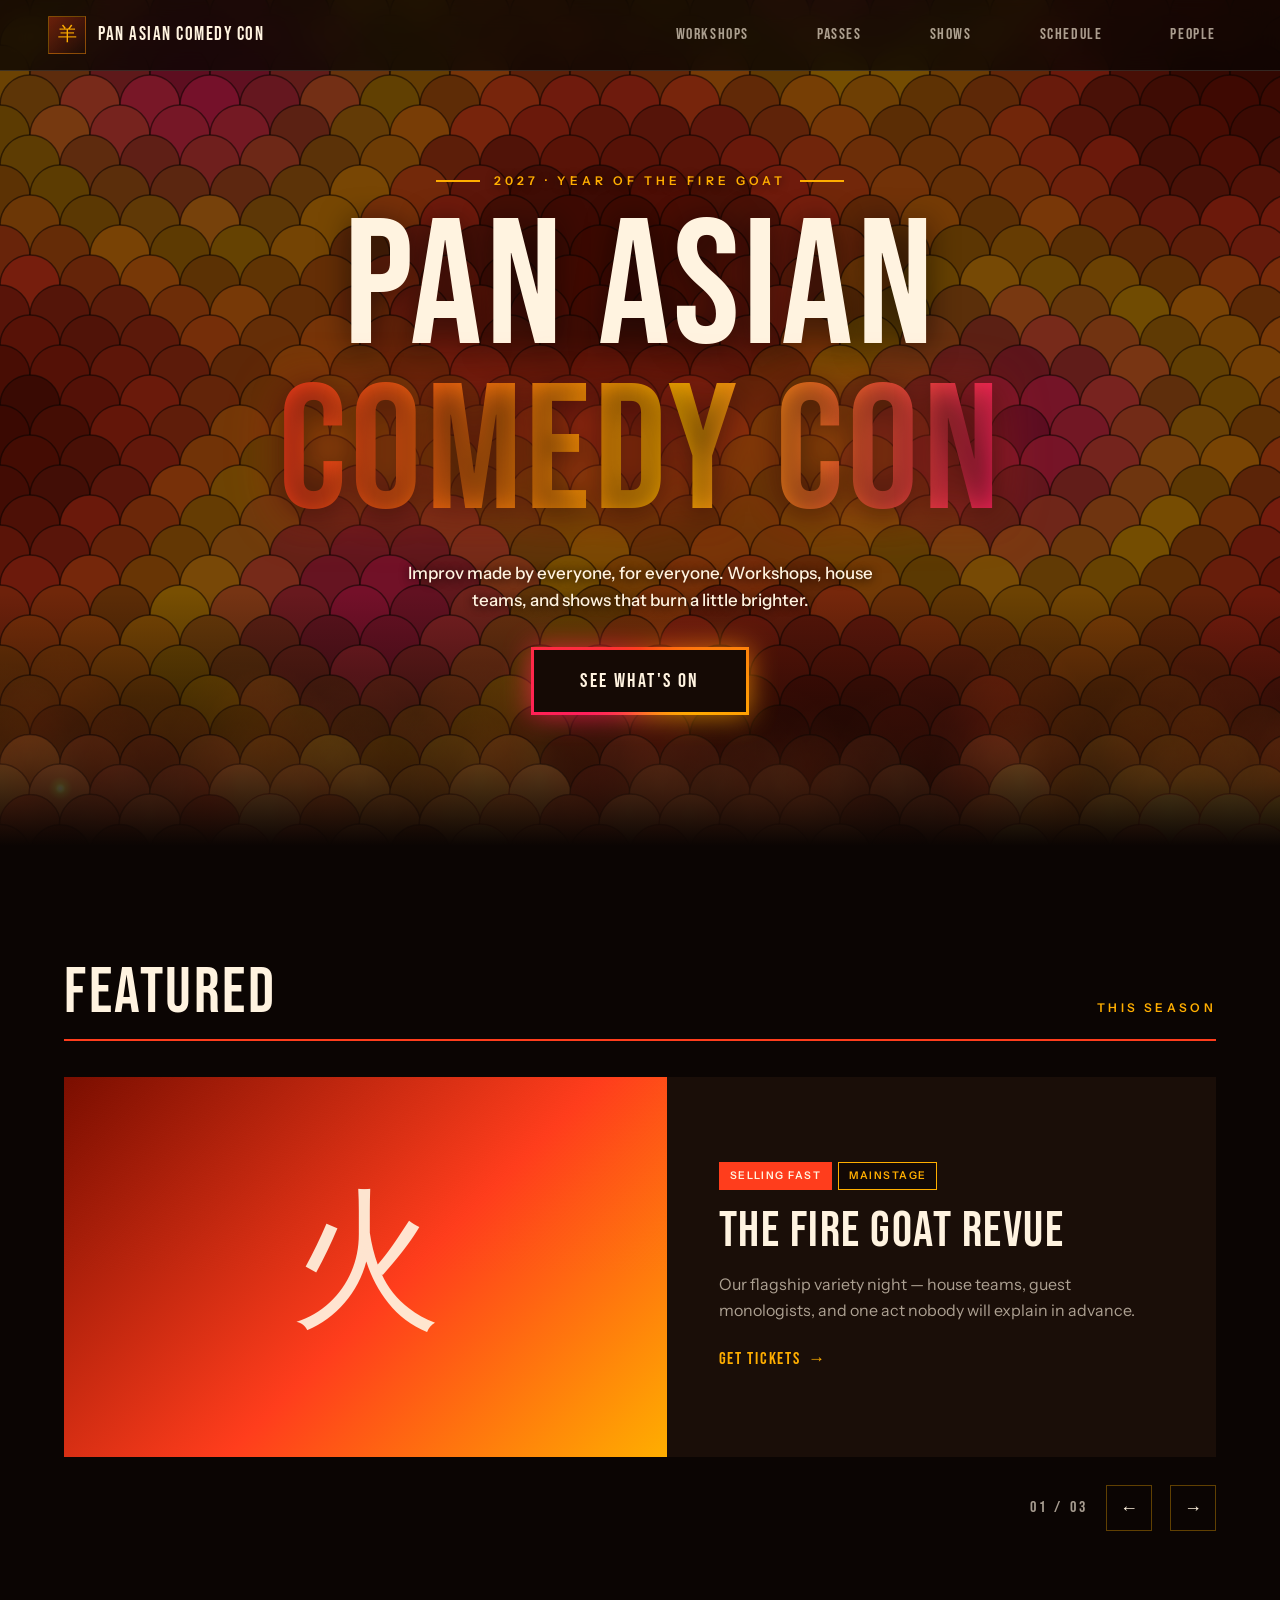
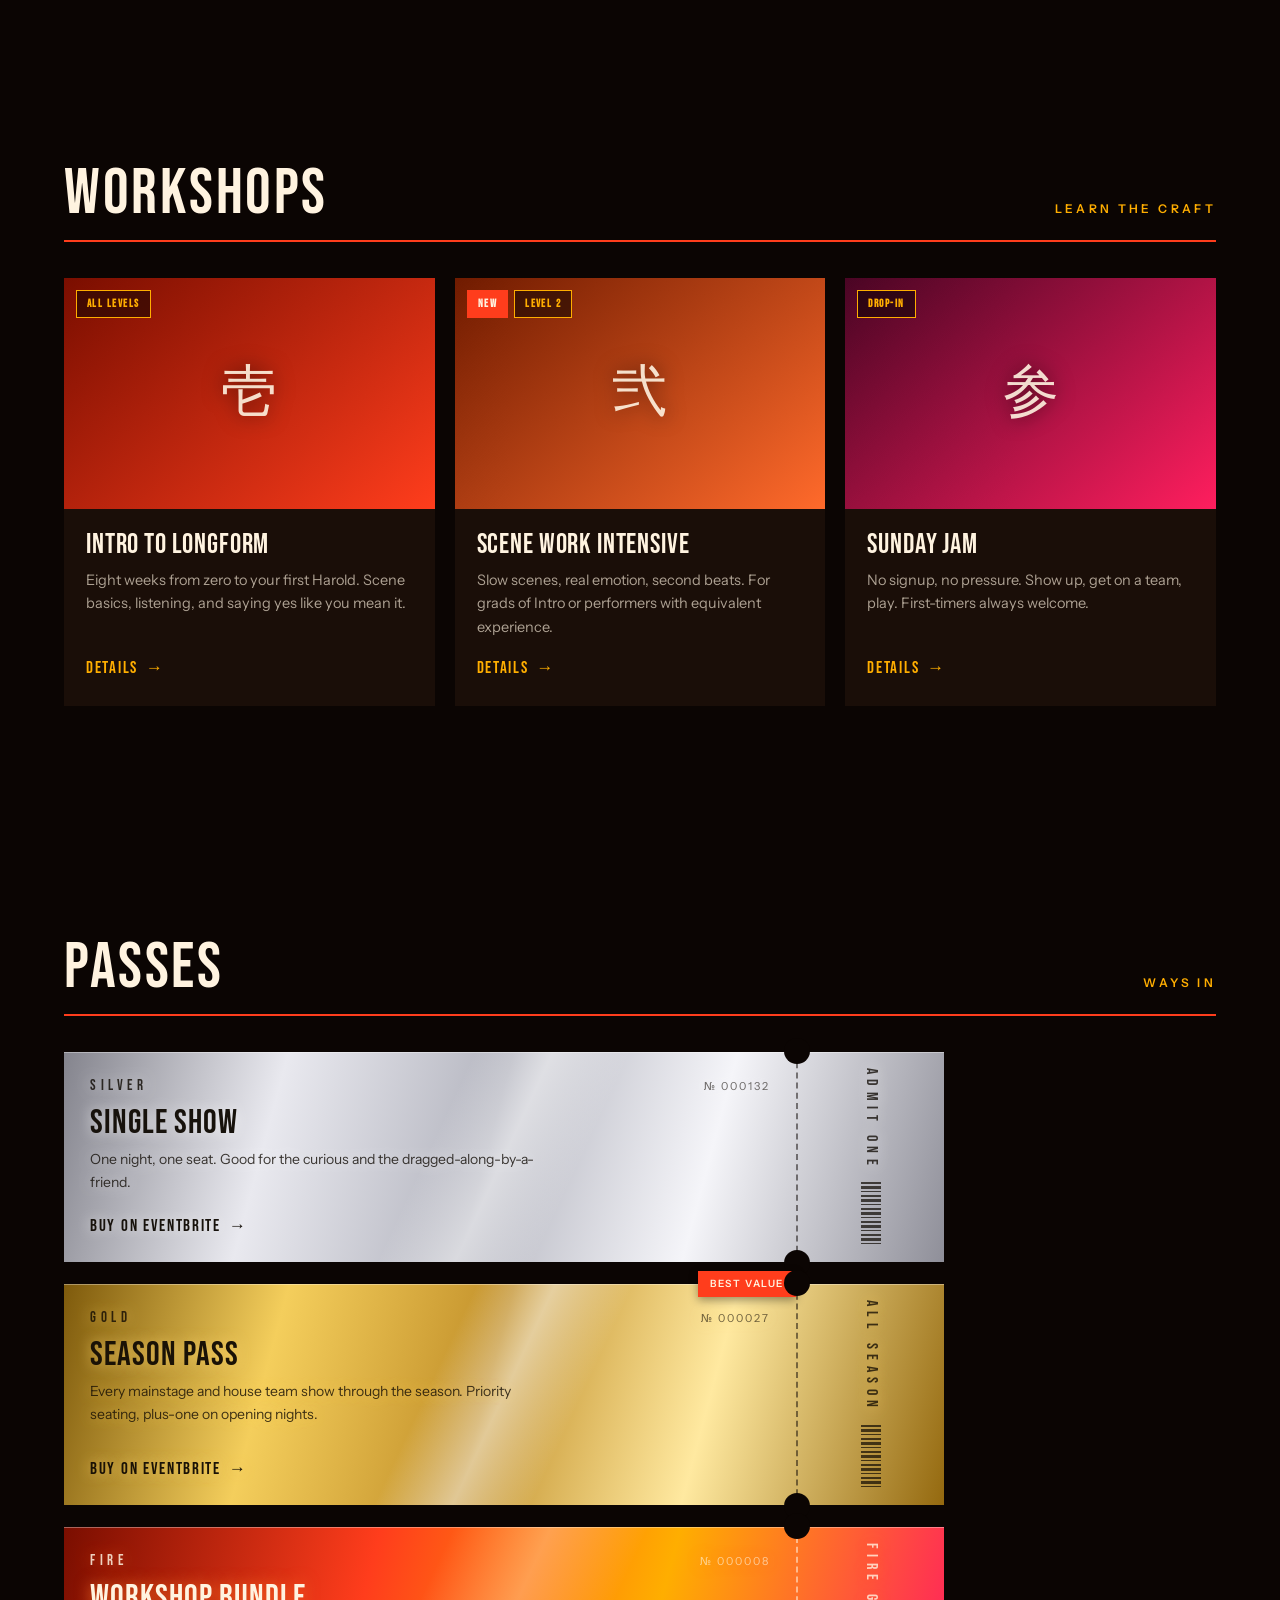
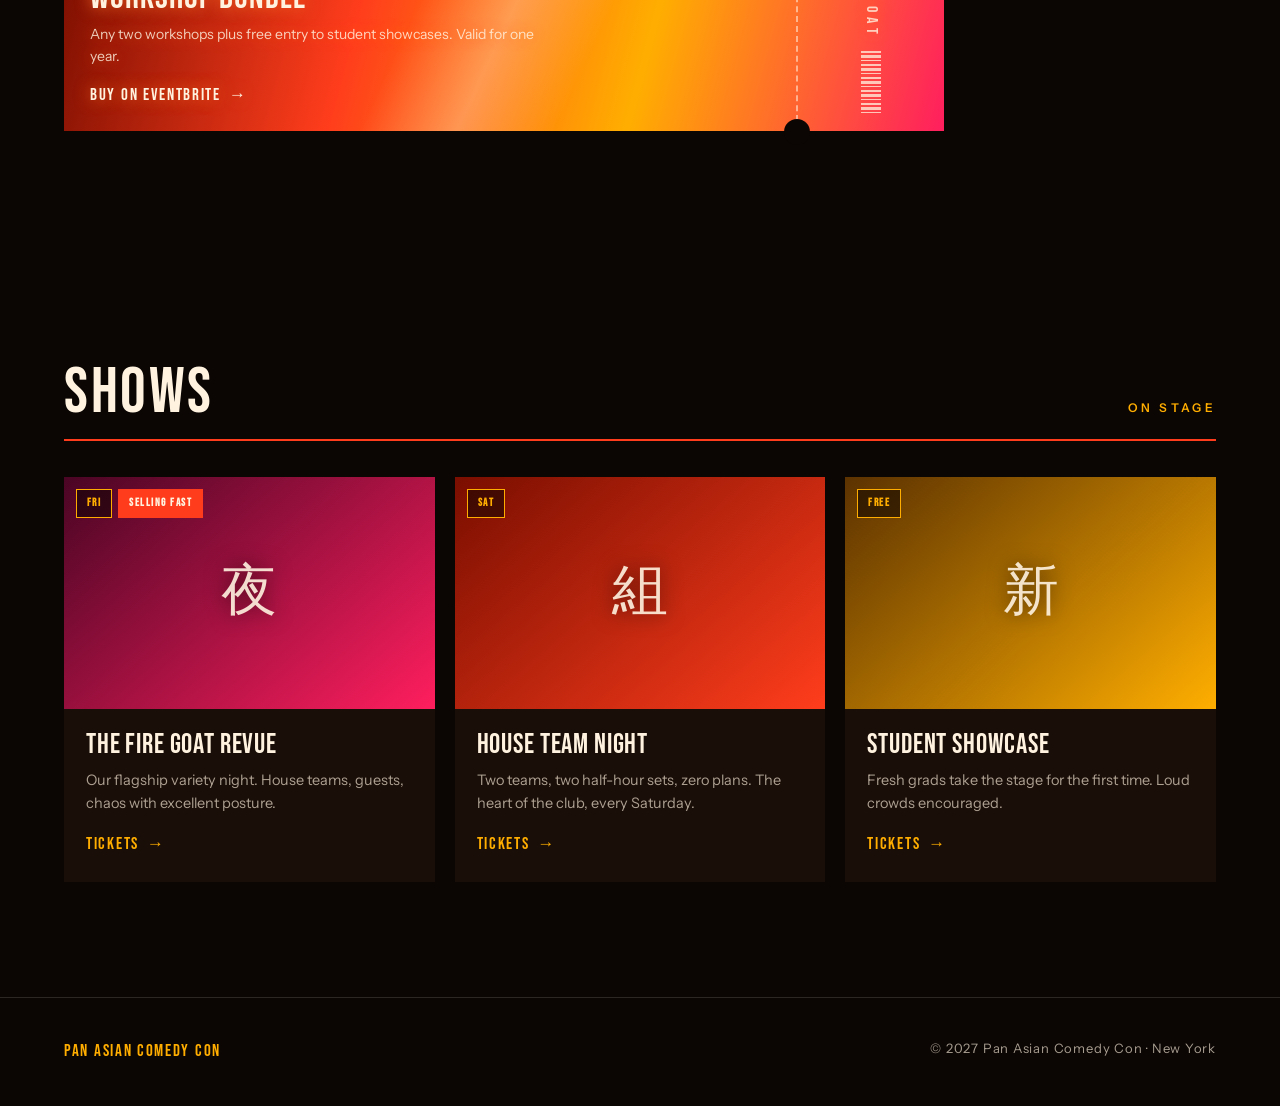
==== commit e2beabec: "Add files via upload" ====
--- a/index.html
+++ b/index.html
@@ -7,7 +7,7 @@
 <meta name="description" content="Improv, workshops, and shows. NYC. 2027 — Year of the Fire Goat.">
 <link rel="preconnect" href="https://fonts.googleapis.com">
 <link rel="preconnect" href="https://fonts.gstatic.com" crossorigin>
-<link href="https://fonts.googleapis.com/css2?family=Rajdhani:wght@500;600;700&family=Instrument+Sans:wght@400;500;600&display=swap" rel="stylesheet">
+<link href="https://fonts.googleapis.com/css2?family=Bebas+Neue&family=Instrument+Sans:wght@400;500;600&display=swap" rel="stylesheet">
 <link rel="stylesheet" href="assets/style.css">
 </head>
 <body>
@@ -209,20 +209,20 @@
 /* ============ Carousel ============ */
 const track = document.getElementById('carousel');
 const counter = document.getElementById('counter');
-const slideCount = () => track.children.length;
+const slides = track.children.length;
 const pad = n => String(n).padStart(2,'0');
 
 const slideWidth = () => track.firstElementChild.getBoundingClientRect().width + 20;
 const current = () => Math.round(track.scrollLeft / slideWidth());
 
 document.getElementById('next').addEventListener('click', () => {
-  track.scrollTo({left: Math.min(current()+1, slideCount()-1) * slideWidth(), behavior:'smooth'});
+  track.scrollTo({left: Math.min(current()+1, slides-1) * slideWidth(), behavior:'smooth'});
 });
 document.getElementById('prev').addEventListener('click', () => {
   track.scrollTo({left: Math.max(current()-1, 0) * slideWidth(), behavior:'smooth'});
 });
 track.addEventListener('scroll', () => {
-  counter.textContent = `${pad(current()+1)} / ${pad(slideCount())}`;
+  counter.textContent = `${pad(current()+1)} / ${pad(slides)}`;
 }, {passive:true});
 </script>
 </body>
--- a/assets/style.css
+++ b/assets/style.css
@@ -0,0 +1,412 @@
+:root{
+  --ink:#0B0503;
+  --char:#1A0E08;
+  --char-2:#241209;
+  --paper:#FFF3E0;
+  --paper-dim:rgba(255,243,224,.64);
+  --ember:#FF3D1C;
+  --molten:#FFAE00;
+  --magma:#FF1E5E;
+  --deep:#7A0E00;
+  --line:rgba(255,174,0,.35);
+  --line-soft:rgba(255,243,224,.14);
+  --display:"Bebas Neue",sans-serif;
+  --body:"Instrument Sans",system-ui,sans-serif;
+}
+*{margin:0;padding:0;box-sizing:border-box}
+html{scroll-behavior:smooth;scroll-padding-top:80px}
+body{
+  background:var(--ink);
+  color:var(--paper);
+  font-family:var(--body);
+  font-size:16px;line-height:1.6;
+  -webkit-font-smoothing:antialiased;
+}
+a{color:inherit}
+:focus-visible{outline:2px solid var(--molten);outline-offset:3px}
+
+/* ---------- Nav ---------- */
+.nav{
+  position:fixed;inset:0 0 auto 0;z-index:50;
+  display:flex;align-items:center;justify-content:space-between;
+  padding:14px clamp(20px,4vw,48px);
+  background:rgba(11,5,3,.8);
+  backdrop-filter:blur(12px);
+  -webkit-backdrop-filter:blur(12px);
+  border-bottom:1px solid var(--line-soft);
+}
+.brand{display:flex;align-items:center;gap:12px;text-decoration:none}
+.brand-mark{
+  width:38px;height:38px;flex:none;
+  border:1px solid var(--line);
+  display:grid;place-items:center;
+  font-family:var(--display);font-size:19px;color:var(--molten);
+  background:linear-gradient(135deg,rgba(255,61,28,.35),transparent);
+}
+.brand-name{
+  font-family:var(--display);
+  font-size:19px;letter-spacing:.08em;white-space:nowrap;
+}
+.nav-links{display:flex;gap:clamp(16px,3vw,36px);list-style:none}
+.nav-links a{
+  position:relative;display:inline-block;padding:8px 16px;
+  text-decoration:none;font-family:var(--display);
+  font-size:16px;letter-spacing:.1em;color:var(--paper-dim);
+  transition:color .2s;
+}
+.nav-links a::before{
+  content:"";position:absolute;inset:-6px -10px;z-index:-1;
+  background:radial-gradient(ellipse 70% 90% at center,rgba(255,61,28,.32),rgba(255,174,0,.10) 55%,transparent 75%);
+  opacity:0;transition:opacity .35s;
+}
+.nav-links a:hover{color:var(--paper)}
+.nav-links a:hover::before{opacity:1}
+
+/* ---------- Hero ---------- */
+.hero{
+  position:relative;min-height:94vh;overflow:hidden;
+  display:flex;flex-direction:column;justify-content:center;align-items:center;
+  text-align:center;padding:110px 24px 80px;
+}
+#scales{position:absolute;inset:0;width:100%;height:100%;display:block}
+.hero::after{
+  content:"";position:absolute;inset:auto 0 0 0;height:30%;pointer-events:none;
+  background:linear-gradient(to bottom,transparent,var(--ink));
+}
+.hero-inner{position:relative;z-index:2;max-width:1100px;pointer-events:none}
+.hero-inner a{pointer-events:auto}
+.eyebrow{
+  display:inline-flex;align-items:center;gap:14px;
+  font-size:12px;letter-spacing:.34em;text-transform:uppercase;
+  color:var(--molten);font-weight:600;margin-bottom:18px;
+  text-shadow:0 1px 8px rgba(11,5,3,.8);
+}
+.eyebrow::before,.eyebrow::after{content:"";width:44px;height:2px;background:var(--molten)}
+.hero h1{
+  font-family:var(--display);font-weight:400;
+  font-size:clamp(70px,14vw,190px);
+  line-height:.92;letter-spacing:.02em;
+  text-shadow:0 4px 30px rgba(11,5,3,.65);
+}
+.hero h1 .hot{
+  background:linear-gradient(95deg,var(--ember),var(--molten) 55%,var(--magma));
+  -webkit-background-clip:text;background-clip:text;color:transparent;
+  filter:drop-shadow(0 4px 24px rgba(255,61,28,.45));
+}
+.hero p{
+  margin:22px auto 0;max-width:520px;
+  color:var(--paper);font-size:17px;font-weight:500;
+  text-shadow:0 1px 10px rgba(11,5,3,.9);
+}
+@property --flow{syntax:'<angle>';initial-value:0deg;inherits:false}
+.hero-cta{
+  position:relative;display:inline-block;margin-top:36px;padding:15px 46px;
+  background:#150A05;color:var(--paper);
+  text-decoration:none;font-family:var(--display);
+  font-size:20px;letter-spacing:.12em;
+  transition:transform .2s,color .2s;
+}
+/* the flowing fire ring */
+.hero-cta::before,.hero-cta::after{
+  content:"";position:absolute;inset:-3px;z-index:-1;
+  background:linear-gradient(120deg,var(--ember),var(--molten),var(--magma)); /* old-browser fallback */
+  background:conic-gradient(from var(--flow),
+    var(--ember),var(--molten),var(--magma),var(--ember));
+  animation:flow 3.5s linear infinite;
+}
+.hero-cta::after{filter:blur(14px);opacity:.75} /* fire haze around it */
+@keyframes flow{to{--flow:360deg}}
+.hero-cta:hover{transform:translateY(-2px);color:#FFDCA8}
+.hero-cta:hover::before,.hero-cta:hover::after{animation-duration:1.4s}
+
+/* ---------- Shared section chrome ---------- */
+.section{padding:clamp(64px,9vw,120px) clamp(20px,5vw,64px);max-width:1280px;margin:0 auto}
+.section-head{
+  display:flex;align-items:baseline;justify-content:space-between;
+  gap:24px;margin-bottom:36px;flex-wrap:wrap;
+  border-bottom:2px solid var(--ember);padding-bottom:14px;
+}
+.section-head h2{
+  font-family:var(--display);font-weight:400;
+  font-size:clamp(40px,5.5vw,64px);letter-spacing:.04em;line-height:1;
+}
+.section-head .kicker{
+  font-size:12px;letter-spacing:.28em;text-transform:uppercase;
+  color:var(--molten);font-weight:600;
+}
+
+/* ---------- Badges ---------- */
+.badges{display:flex;gap:6px;flex-wrap:wrap}
+.badge{
+  font-size:10.5px;font-weight:600;letter-spacing:.14em;text-transform:uppercase;
+  padding:5px 10px;
+  border:1px solid var(--molten);color:var(--molten);
+  background:rgba(11,5,3,.55);
+}
+.badge.fill{background:var(--ember);border-color:var(--ember);color:var(--paper)}
+
+/* ---------- Featured carousel ---------- */
+.carousel-wrap{position:relative}
+.carousel{
+  display:flex;gap:20px;overflow-x:auto;
+  scroll-snap-type:x mandatory;scrollbar-width:none;
+  padding-bottom:8px;
+}
+.carousel::-webkit-scrollbar{display:none}
+.slide{
+  flex:0 0 100%;scroll-snap-align:start;
+  display:grid;grid-template-columns:1.1fr 1fr;min-height:380px;
+  background:var(--char);
+  overflow:hidden;
+}
+.slide-art{position:relative;min-height:220px;overflow:hidden}
+.slide-art img{
+  position:absolute;inset:0;z-index:0;width:100%;height:100%;object-fit:cover;
+  filter:grayscale(1) contrast(1.12) brightness(.95);
+}
+.slide-art::before{
+  content:"";position:absolute;inset:0;z-index:1;
+  background:inherit;mix-blend-mode:color;
+}
+.slide-art::after{
+  content:attr(data-glyph);position:absolute;inset:0;z-index:2;
+  display:grid;place-items:center;
+  font-family:var(--display);font-size:clamp(80px,12vw,150px);
+  color:rgba(255,243,224,.92);
+}
+.art-a{background:linear-gradient(135deg,var(--deep),var(--ember) 55%,var(--molten))}
+.art-b{background:linear-gradient(135deg,#4A0524,var(--magma) 55%,var(--ember))}
+.art-c{background:linear-gradient(135deg,#5C3200,var(--molten) 60%,var(--ember))}
+.slide-body{padding:clamp(28px,4vw,52px);display:flex;flex-direction:column;gap:16px;justify-content:center}
+.slide-body h3{font-family:var(--display);font-weight:400;font-size:clamp(34px,4vw,50px);line-height:1;letter-spacing:.03em}
+.slide-body p{color:var(--paper-dim);max-width:44ch}
+.carousel-controls{
+  display:flex;align-items:center;gap:18px;margin-top:20px;justify-content:flex-end;
+}
+.carousel-counter{font-family:var(--display);font-size:16px;letter-spacing:.2em;color:var(--paper-dim)}
+.c-btn{
+  width:46px;height:46px;cursor:pointer;
+  background:none;border:1px solid var(--line);color:var(--paper);
+  font-size:18px;transition:background .2s,border-color .2s,color .2s;
+}
+.c-btn:hover{background:var(--ember);border-color:var(--ember)}
+
+/* ---------- Card grids ---------- */
+.grid{display:grid;grid-template-columns:repeat(auto-fit,minmax(280px,1fr));gap:20px}
+.card{
+  background:var(--char);
+  overflow:hidden;display:flex;flex-direction:column;
+  transition:transform .22s;
+}
+.card:hover{transform:translateY(-5px)}
+.card:hover .card-body h3{text-shadow:0 0 18px rgba(255,120,40,.75)}
+.card-body h3{transition:text-shadow .25s}
+.card-img{
+  aspect-ratio:16/10;position:relative;overflow:hidden;
+  display:grid;place-items:center;
+  font-family:var(--display);font-size:56px;color:rgba(255,243,224,.9);
+}
+/* Optional photo: drop an <img> inside .card-img and the fire gradient
+   recolors it (grayscale luminance + gradient hue = duotone). No image,
+   the pure gradient shows as before. */
+.card-img img{
+  position:absolute;inset:0;z-index:0;width:100%;height:100%;object-fit:cover;
+  filter:grayscale(1) contrast(1.12) brightness(.95);
+}
+.card-img::before{
+  content:"";position:absolute;inset:0;z-index:1;
+  background:inherit;mix-blend-mode:color;
+}
+.card-img .glyph{position:relative;z-index:2;text-shadow:0 0 20px rgba(11,5,3,.6)}
+.card-img .badges{position:absolute;top:12px;left:12px;z-index:3}
+.card-body{padding:22px 22px 24px;display:flex;flex-direction:column;gap:10px;flex:1}
+.card-body h3{font-family:var(--display);font-weight:400;font-size:28px;line-height:1;letter-spacing:.03em}
+.card-body p{color:var(--paper-dim);font-size:14.5px;flex:1}
+.card-link{
+  display:inline-flex;align-items:center;gap:8px;margin-top:6px;
+  text-decoration:none;font-family:var(--display);
+  font-size:17px;letter-spacing:.1em;color:var(--molten);
+}
+.card-link .arr{transition:transform .2s;display:inline-block}
+.card:hover .arr{transform:translateX(6px)}
+.card:hover .card-link{color:var(--ember)}
+
+/* tint families */
+.t-work-1{background:linear-gradient(140deg,var(--deep),var(--ember))}
+.t-work-2{background:linear-gradient(140deg,#701B00,#FF6A2B)}
+.t-work-3{background:linear-gradient(140deg,#4A0524,var(--magma))}
+.t-pass-1{background:linear-gradient(140deg,#5C3200,var(--molten))}
+.t-pass-2{background:linear-gradient(140deg,#6B4000,#FFC02E)}
+.t-pass-3{background:linear-gradient(140deg,#6E1204,#FF5A30)}
+.t-show-1{background:linear-gradient(140deg,#4A0524,var(--magma))}
+.t-show-2{background:linear-gradient(140deg,var(--deep),var(--ember))}
+.t-show-3{background:linear-gradient(140deg,#5C3200,var(--molten))}
+
+/* ---------- Tickets (Passes) ---------- */
+.tickets{display:grid;gap:22px;max-width:880px}
+.ticket{
+  position:relative;display:grid;grid-template-columns:1fr 148px;
+  min-height:158px;
+  box-shadow:inset 0 1px 0 rgba(255,255,255,.35); /* metal edge bevel only */
+  transition:transform .22s;
+}
+.ticket:hover{transform:translateY(-4px) rotate(-.4deg)}
+/* metallic + fire faces, each with a diagonal sheen streak layered on top */
+.tk-silver{
+  background:
+    linear-gradient(115deg,transparent 42%,rgba(255,255,255,.5) 50%,transparent 58%),
+    linear-gradient(105deg,#84848D,#E9E9EF 24%,#B4B5BF 48%,#F5F5F9 72%,#8F8F99);
+  color:#17120C;
+}
+.tk-gold{
+  background:
+    linear-gradient(115deg,transparent 42%,rgba(255,255,255,.5) 50%,transparent 58%),
+    linear-gradient(105deg,#7E5A0C,#F4CE5C 24%,#C2902A 48%,#FFE9A0 72%,#94690F);
+  color:#1A1206;
+}
+.tk-fire{
+  background:
+    linear-gradient(115deg,transparent 40%,rgba(255,255,255,.28) 50%,transparent 60%),
+    linear-gradient(105deg,var(--deep),var(--ember) 34%,var(--molten) 66%,var(--magma));
+  color:var(--paper);
+}
+.tk-silver{text-shadow:0 0 14px rgba(255,255,255,.7)}
+.tk-gold{text-shadow:0 0 14px rgba(255,214,110,.75)}
+.tk-fire{text-shadow:0 0 16px rgba(255,120,40,.85)}
+.ticket h3{transition:text-shadow .25s}
+.tk-silver:hover h3{text-shadow:0 0 26px rgba(255,255,255,.95)}
+.tk-gold:hover h3{text-shadow:0 0 26px rgba(255,214,110,1)}
+.tk-fire:hover h3{text-shadow:0 0 28px rgba(255,140,50,1)}
+.tk-body{padding:22px 26px;display:flex;flex-direction:column;gap:8px}
+.tk-top{display:flex;justify-content:space-between;align-items:baseline;gap:12px}
+.tk-tier{
+  font-family:var(--display);font-size:15px;letter-spacing:.3em;
+  text-transform:uppercase;opacity:.85;
+}
+.tk-serial{font-size:11px;letter-spacing:.18em;opacity:.6}
+.tk-body h3{font-family:var(--display);font-weight:400;font-size:34px;line-height:1;letter-spacing:.03em}
+.tk-body p{font-size:14px;opacity:.82;max-width:52ch;flex:1}
+.tk-link{
+  display:inline-flex;align-items:center;gap:8px;
+  text-decoration:none;font-family:var(--display);
+  font-size:17px;letter-spacing:.1em;
+}
+.tk-link .arr{transition:transform .2s;display:inline-block}
+.ticket:hover .arr{transform:translateX(6px)}
+.tk-flag{
+  position:absolute;top:0;right:148px;transform:translateY(-50%);
+  font-size:10px;font-weight:600;letter-spacing:.16em;text-transform:uppercase;
+  background:var(--ember);color:var(--paper);padding:5px 12px;
+  text-shadow:none;box-shadow:0 3px 10px rgba(0,0,0,.4);
+}
+/* stub: perforation + punched notches */
+.tk-stub{
+  position:relative;border-left:2px dashed rgba(11,5,3,.5);
+  display:flex;flex-direction:column;align-items:center;justify-content:center;gap:12px;
+  padding:16px 10px;
+}
+.tk-fire .tk-stub{border-left-color:rgba(255,243,224,.55)}
+.tk-stub::before,.tk-stub::after{
+  content:"";position:absolute;left:-14px;width:26px;height:26px;
+  border-radius:50%;background:var(--ink);
+}
+.tk-stub::before{top:-14px}
+.tk-stub::after{bottom:-14px}
+.tk-admit{
+  writing-mode:vertical-rl;
+  font-family:var(--display);font-size:16px;letter-spacing:.34em;
+  text-transform:uppercase;opacity:.8;
+}
+.tk-barcode{
+  width:20px;height:64px;opacity:.75;
+  background:repeating-linear-gradient(180deg,
+    currentColor 0 2px, transparent 2px 4px,
+    currentColor 4px 7px, transparent 7px 9px,
+    currentColor 9px 10px, transparent 10px 13px);
+}
+@media (max-width:560px){
+  .ticket{grid-template-columns:1fr 96px;min-height:140px}
+  .tk-flag{right:96px}
+  .tk-body{padding:16px 18px}
+  .tk-body h3{font-size:27px}
+}
+
+/* ---------- Footer ---------- */
+footer{
+  border-top:1px solid var(--line-soft);
+  padding:40px clamp(20px,5vw,64px);
+  display:flex;justify-content:space-between;gap:16px;flex-wrap:wrap;
+  color:var(--paper-dim);font-size:13px;letter-spacing:.06em;
+}
+footer .mark{font-family:var(--display);font-size:17px;color:var(--molten);letter-spacing:.1em}
+
+/* ---------- Responsive ---------- */
+@media (max-width:820px){
+  .slide{grid-template-columns:1fr}
+}
+@media (max-width:480px){
+  .brand-name{display:none}
+}
+@media (prefers-reduced-motion:reduce){
+  html{scroll-behavior:auto}
+  .card,.card:hover,.hero-cta:hover{transform:none}
+  .hero-cta::before,.hero-cta::after{animation:none}
+}
+
+/* ---------- Sub-page hero ---------- */
+.page-hero{
+  position:relative;overflow:hidden;
+  padding:150px 24px 70px;text-align:center;
+}
+.page-hero canvas{position:absolute;inset:0;width:100%;height:100%;display:block}
+.page-hero::after{
+  content:"";position:absolute;inset:auto 0 0 0;height:45%;pointer-events:none;
+  background:linear-gradient(to bottom,transparent,var(--ink));
+}
+.page-hero .hero-inner{position:relative;z-index:2}
+.page-hero h1{
+  font-family:var(--display);font-weight:400;
+  font-size:clamp(56px,10vw,120px);line-height:.95;letter-spacing:.02em;
+  text-shadow:0 4px 30px rgba(11,5,3,.65);
+}
+
+/* ---------- Schedule timetable ---------- */
+.sched-day{margin-bottom:52px}
+.sched-day-title{
+  font-family:var(--display);font-weight:400;
+  font-size:clamp(30px,4vw,44px);letter-spacing:.06em;
+  color:var(--molten);margin-bottom:14px;
+}
+.sched-row{
+  display:grid;grid-template-columns:180px 1fr auto;gap:20px;
+  padding:18px 0;border-bottom:1px solid var(--line-soft);align-items:start;
+}
+.sched-time{font-family:var(--display);font-size:20px;letter-spacing:.08em;padding-top:3px}
+.sched-name{font-family:var(--display);font-size:25px;letter-spacing:.04em;line-height:1}
+.sched-info p{color:var(--paper-dim);font-size:14px;margin-top:5px;max-width:60ch}
+.sched-meta{display:flex;gap:6px;flex-wrap:wrap;justify-content:flex-end;padding-top:4px}
+@media (max-width:640px){
+  .sched-row{grid-template-columns:1fr;gap:6px}
+  .sched-meta{justify-content:flex-start}
+}
+
+/* ---------- People cards ---------- */
+.card.person .card-img{aspect-ratio:1/1}
+
+/* ---------- Sponsors ---------- */
+.sponsors{display:grid;grid-template-columns:repeat(auto-fit,minmax(180px,1fr));gap:16px}
+.sponsor{
+  background:var(--char-2);min-height:130px;
+  display:grid;place-items:center;padding:26px;
+  transition:background .2s;
+}
+.sponsor img{max-height:72px;max-width:82%;object-fit:contain}
+.sponsor span{font-family:var(--display);font-size:21px;color:var(--paper-dim);letter-spacing:.08em}
+.sponsor-link{text-decoration:none}
+.sponsor-link:hover .sponsor{background:#2E190C}
+
+/* ---------- Nav with more links ---------- */
+@media (max-width:700px){
+  .nav-links{gap:12px}
+  .nav-links a{font-size:13px;letter-spacing:.06em;padding:6px 8px}
+}
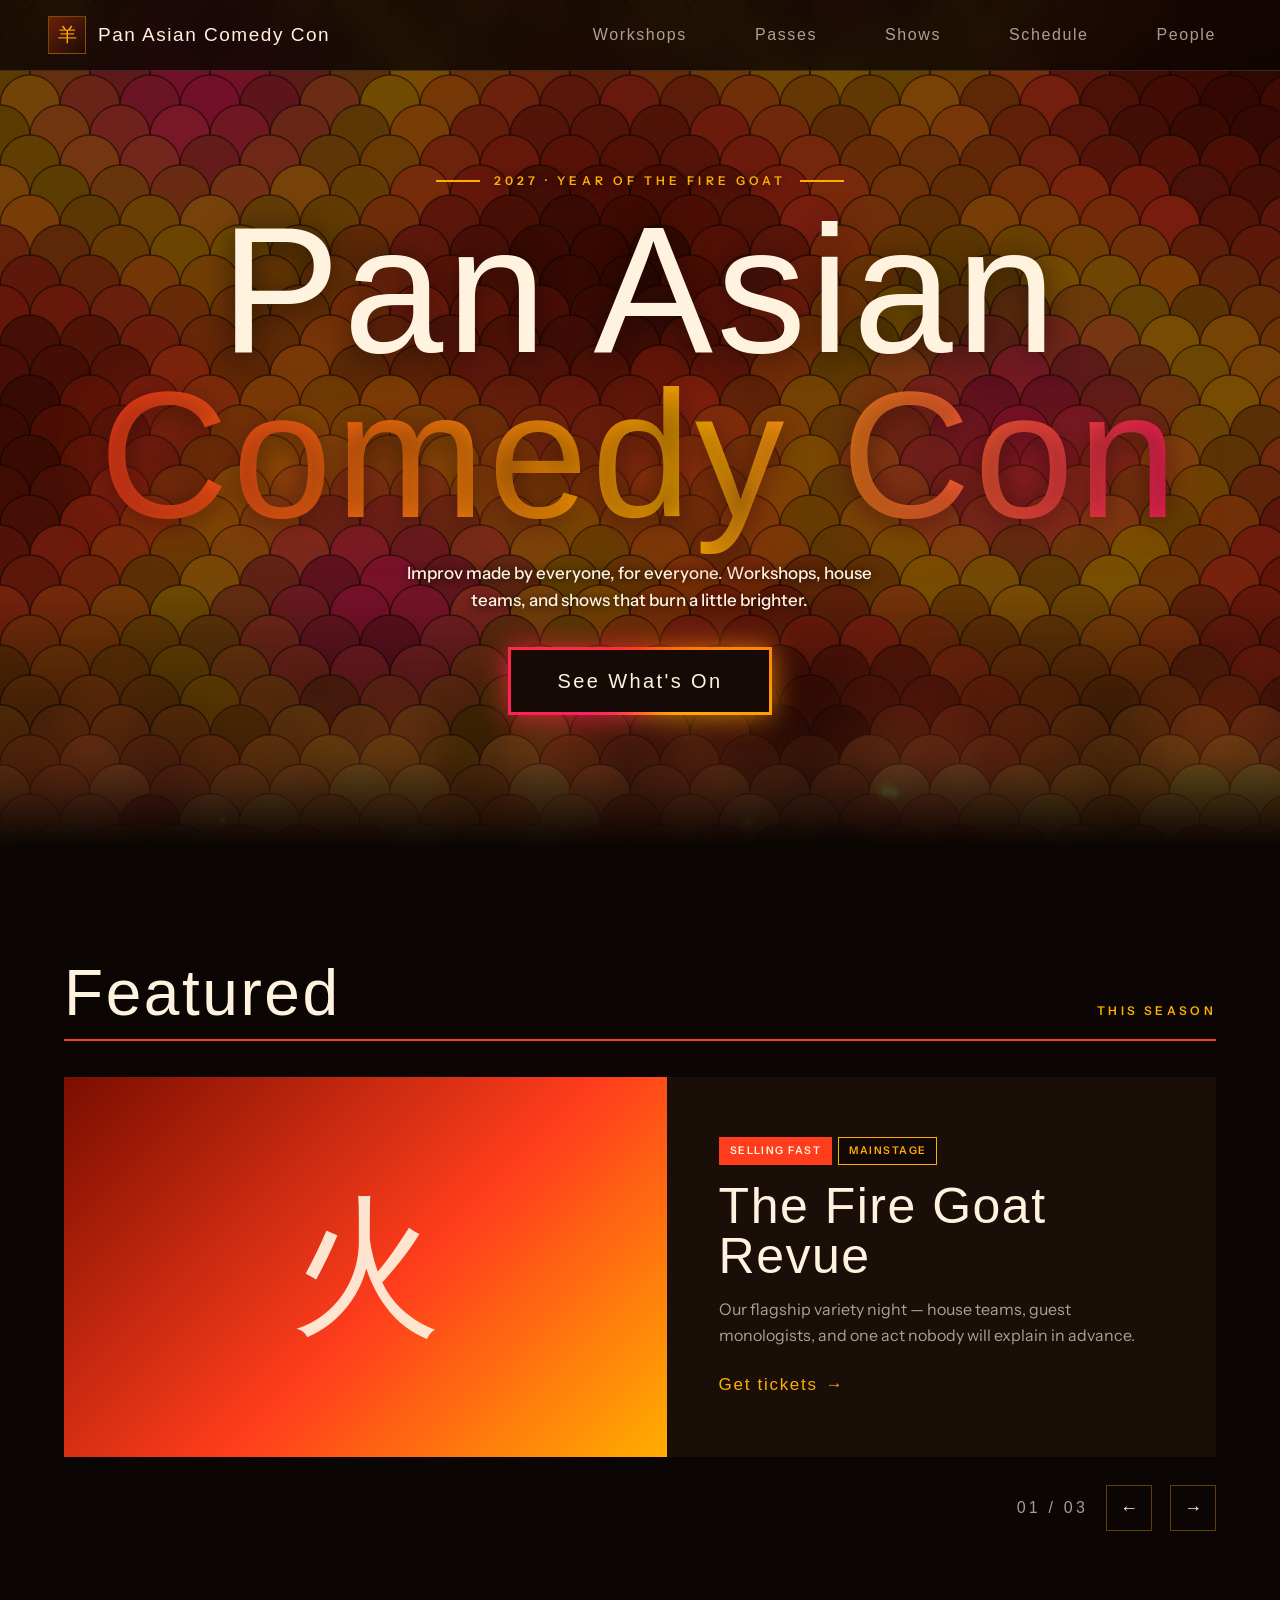
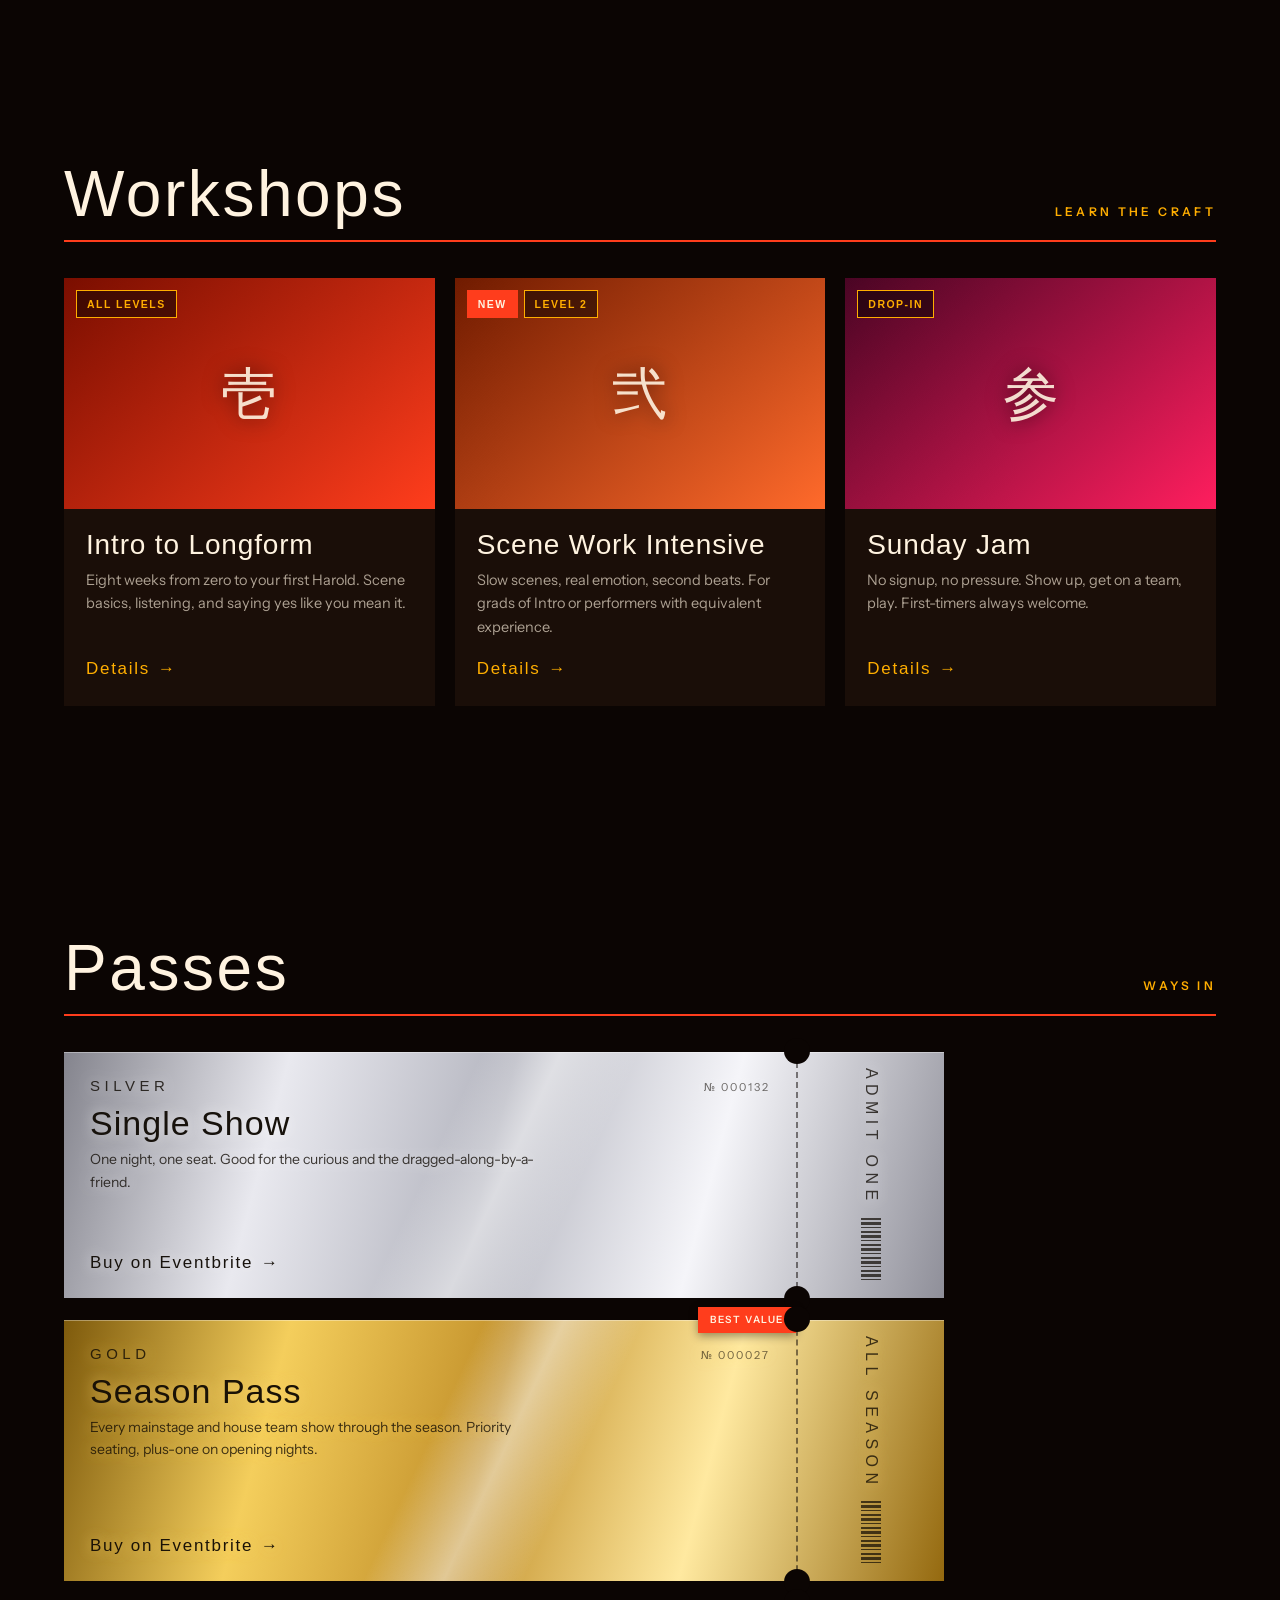
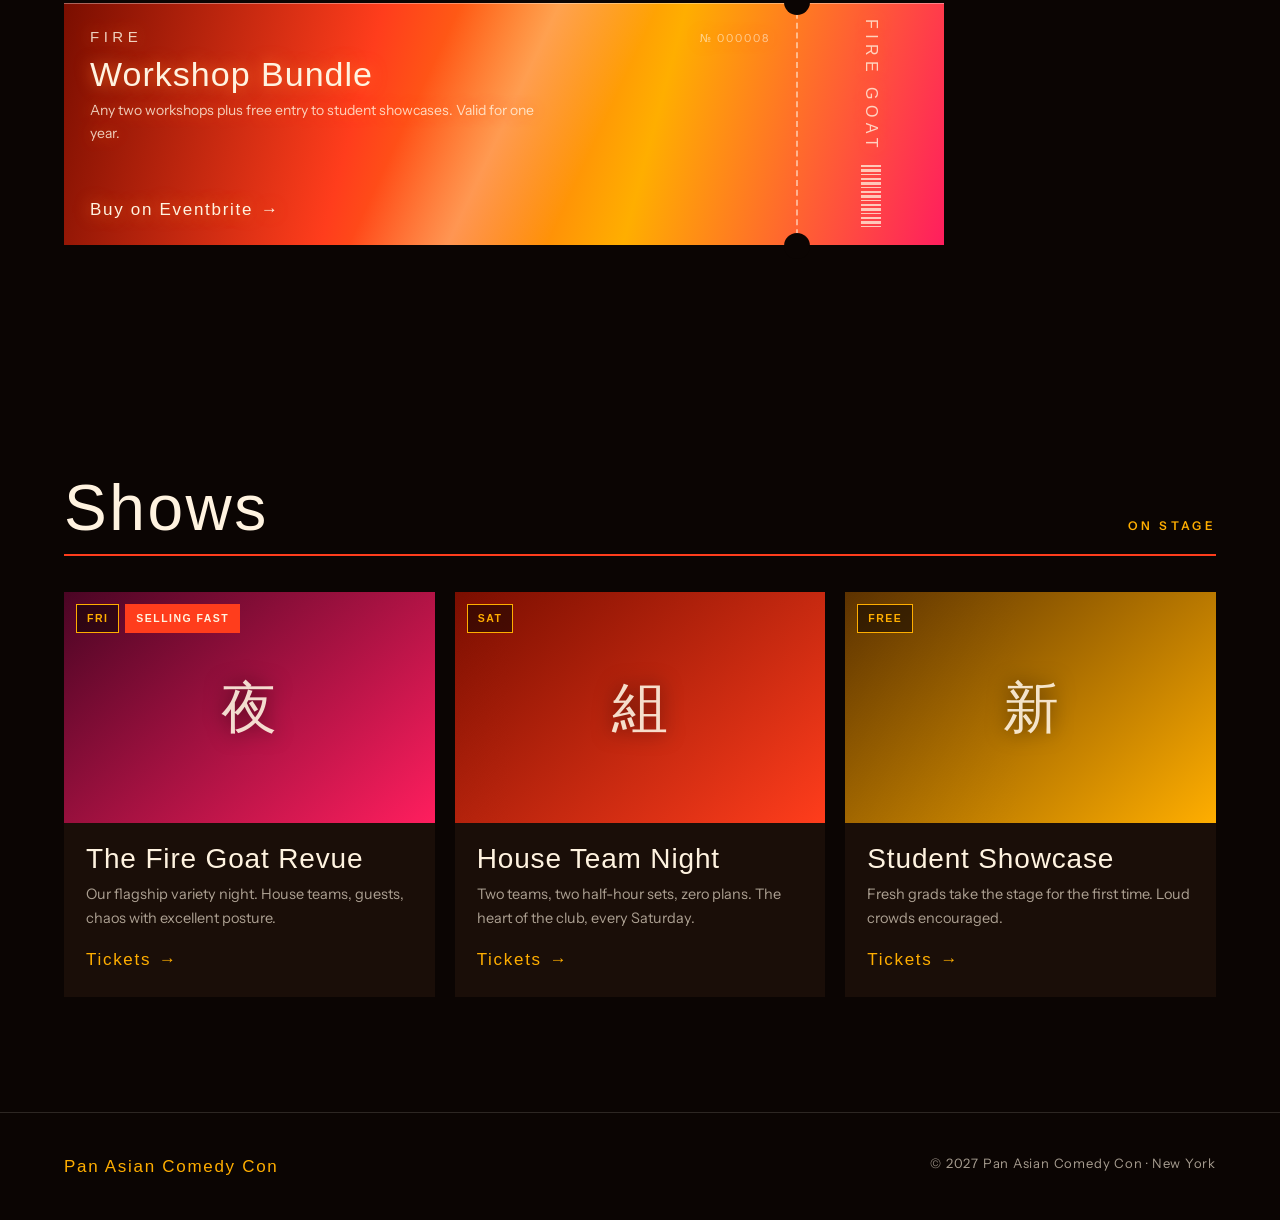
==== commit c882df8f: "Update index.html updated font and schedule buttons" ====
--- a/index.html
+++ b/index.html
@@ -7,7 +7,7 @@
 <meta name="description" content="Improv, workshops, and shows. NYC. 2027 — Year of the Fire Goat.">
 <link rel="preconnect" href="https://fonts.googleapis.com">
 <link rel="preconnect" href="https://fonts.gstatic.com" crossorigin>
-<link href="https://fonts.googleapis.com/css2?family=Bebas+Neue&family=Instrument+Sans:wght@400;500;600&display=swap" rel="stylesheet">
+<link href="https://fonts.googleapis.com/css2?family=Rajdhani:wght@500;600;700&family=Instrument+Sans:wght@400;500;600&display=swap" rel="stylesheet">
 <link rel="stylesheet" href="assets/style.css">
 </head>
 <body>
@@ -209,20 +209,20 @@
 /* ============ Carousel ============ */
 const track = document.getElementById('carousel');
 const counter = document.getElementById('counter');
-const slides = track.children.length;
+const slideCount = () => track.children.length;
 const pad = n => String(n).padStart(2,'0');
 
 const slideWidth = () => track.firstElementChild.getBoundingClientRect().width + 20;
 const current = () => Math.round(track.scrollLeft / slideWidth());
 
 document.getElementById('next').addEventListener('click', () => {
-  track.scrollTo({left: Math.min(current()+1, slides-1) * slideWidth(), behavior:'smooth'});
+  track.scrollTo({left: Math.min(current()+1, slideCount()-1) * slideWidth(), behavior:'smooth'});
 });
 document.getElementById('prev').addEventListener('click', () => {
   track.scrollTo({left: Math.max(current()-1, 0) * slideWidth(), behavior:'smooth'});
 });
 track.addEventListener('scroll', () => {
-  counter.textContent = `${pad(current()+1)} / ${pad(slides)}`;
+  counter.textContent = `${pad(current()+1)} / ${pad(slideCount())}`;
 }, {passive:true});
 </script>
 </body>
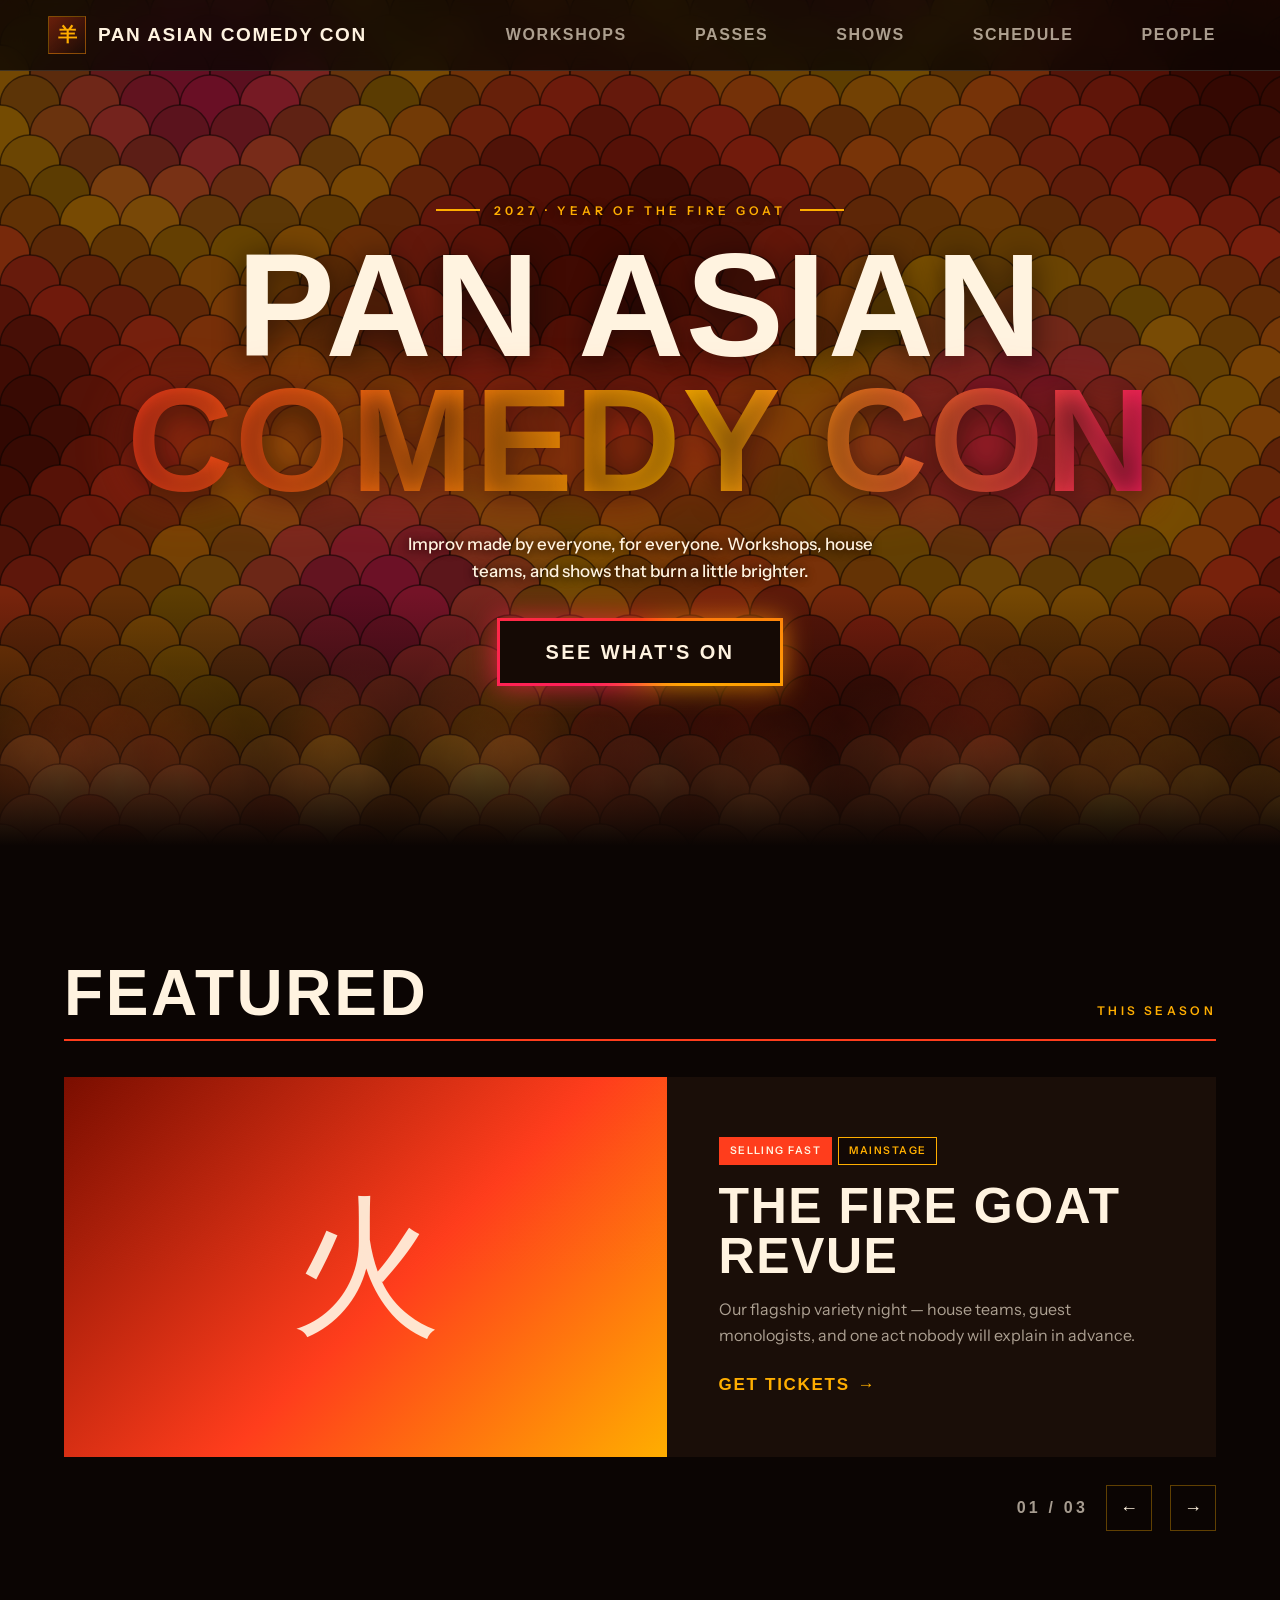
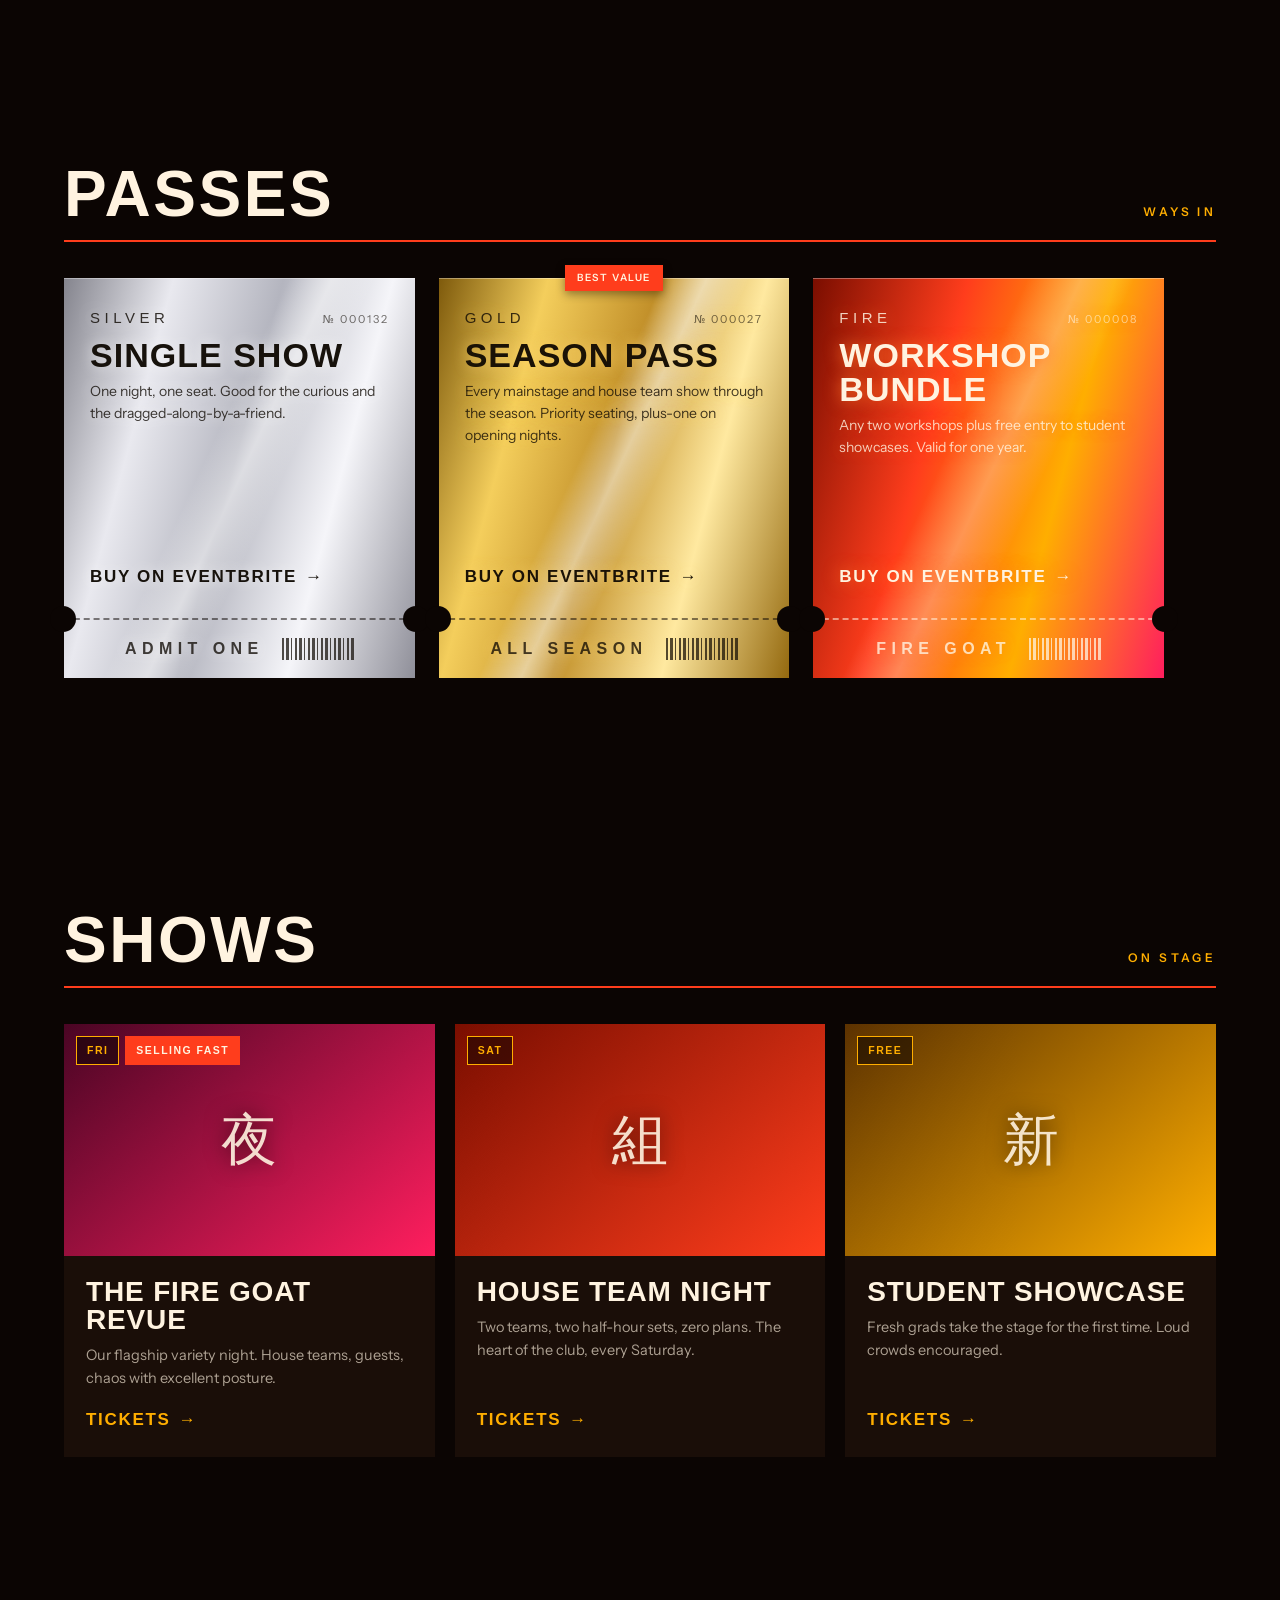
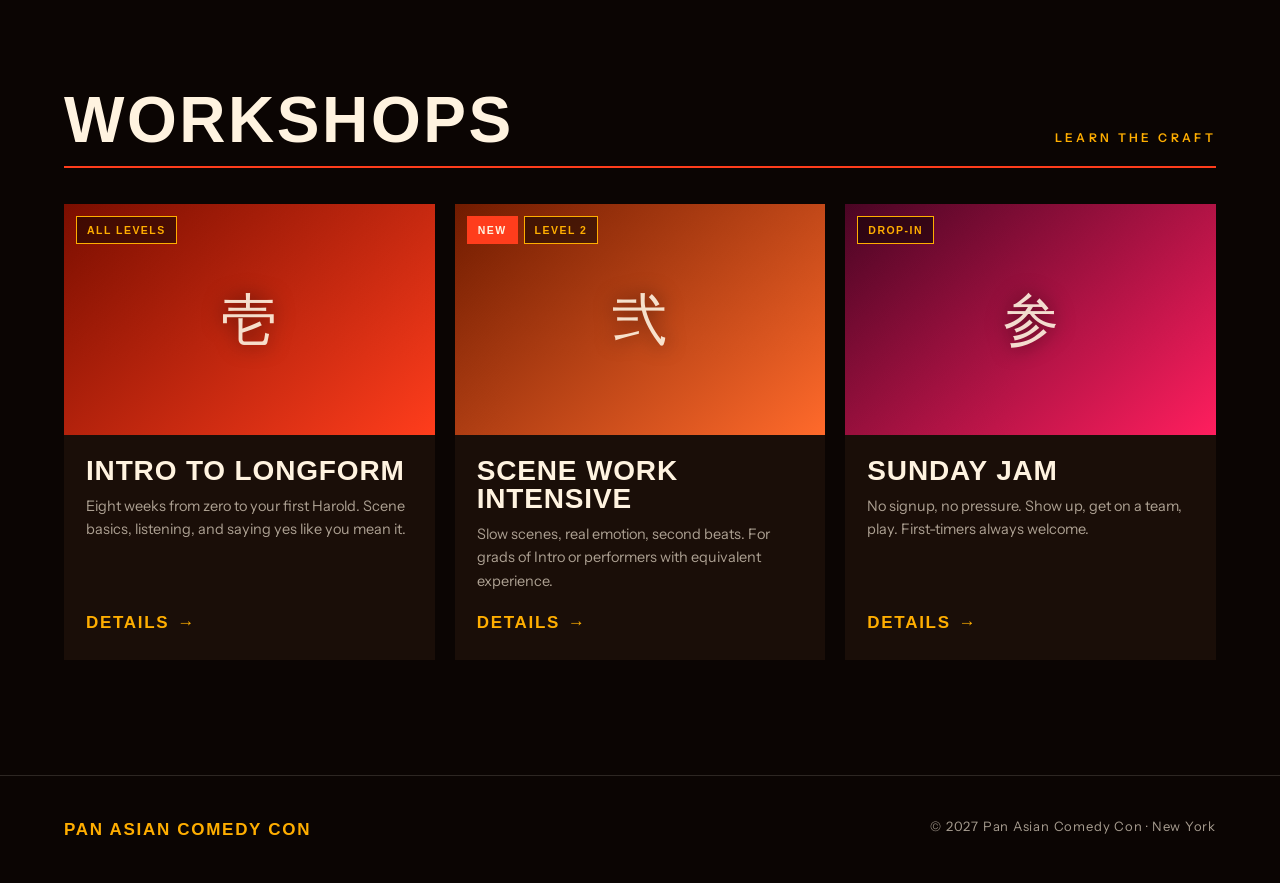
==== commit f916aa00: "Update index.html section ordering" ====
--- a/index.html
+++ b/index.html
@@ -81,40 +81,6 @@
   </div>
 </section>
 
-<!-- ===================== WORKSHOPS ===================== -->
-<section class="section" id="workshops">
-  <div class="section-head">
-    <h2>Workshops</h2>
-    <span class="kicker">Learn the craft</span>
-  </div>
-  <div class="grid" id="workshops-grid">
-    <article class="card">
-      <div class="card-img t-work-1"><span class="glyph">壱</span><div class="badges"><span class="badge">All levels</span></div></div>
-      <div class="card-body">
-        <h3>Intro to Longform</h3>
-        <p>Eight weeks from zero to your first Harold. Scene basics, listening, and saying yes like you mean it.</p>
-        <a class="card-link" href="#">Details <span class="arr">→</span></a>
-      </div>
-    </article>
-    <article class="card">
-      <div class="card-img t-work-2"><span class="glyph">弐</span><div class="badges"><span class="badge fill">New</span><span class="badge">Level 2</span></div></div>
-      <div class="card-body">
-        <h3>Scene Work Intensive</h3>
-        <p>Slow scenes, real emotion, second beats. For grads of Intro or performers with equivalent experience.</p>
-        <a class="card-link" href="#">Details <span class="arr">→</span></a>
-      </div>
-    </article>
-    <article class="card">
-      <div class="card-img t-work-3"><span class="glyph">参</span><div class="badges"><span class="badge">Drop-in</span></div></div>
-      <div class="card-body">
-        <h3>Sunday Jam</h3>
-        <p>No signup, no pressure. Show up, get on a team, play. First-timers always welcome.</p>
-        <a class="card-link" href="#">Details <span class="arr">→</span></a>
-      </div>
-    </article>
-  </div>
-</section>
-
 <!-- ===================== PASSES ===================== -->
 <section class="section" id="passes">
   <div class="section-head">
@@ -193,6 +159,40 @@
         <h3>Student Showcase</h3>
         <p>Fresh grads take the stage for the first time. Loud crowds encouraged.</p>
         <a class="card-link" href="#">Tickets <span class="arr">→</span></a>
+      </div>
+    </article>
+  </div>
+</section>
+
+<!-- ===================== WORKSHOPS ===================== -->
+<section class="section" id="workshops">
+  <div class="section-head">
+    <h2>Workshops</h2>
+    <span class="kicker">Learn the craft</span>
+  </div>
+  <div class="grid" id="workshops-grid">
+    <article class="card">
+      <div class="card-img t-work-1"><span class="glyph">壱</span><div class="badges"><span class="badge">All levels</span></div></div>
+      <div class="card-body">
+        <h3>Intro to Longform</h3>
+        <p>Eight weeks from zero to your first Harold. Scene basics, listening, and saying yes like you mean it.</p>
+        <a class="card-link" href="#">Details <span class="arr">→</span></a>
+      </div>
+    </article>
+    <article class="card">
+      <div class="card-img t-work-2"><span class="glyph">弐</span><div class="badges"><span class="badge fill">New</span><span class="badge">Level 2</span></div></div>
+      <div class="card-body">
+        <h3>Scene Work Intensive</h3>
+        <p>Slow scenes, real emotion, second beats. For grads of Intro or performers with equivalent experience.</p>
+        <a class="card-link" href="#">Details <span class="arr">→</span></a>
+      </div>
+    </article>
+    <article class="card">
+      <div class="card-img t-work-3"><span class="glyph">参</span><div class="badges"><span class="badge">Drop-in</span></div></div>
+      <div class="card-body">
+        <h3>Sunday Jam</h3>
+        <p>No signup, no pressure. Show up, get on a team, play. First-timers always welcome.</p>
+        <a class="card-link" href="#">Details <span class="arr">→</span></a>
       </div>
     </article>
   </div>
--- a/assets/style.css
+++ b/assets/style.css
@@ -10,7 +10,7 @@
   --deep:#7A0E00;
   --line:rgba(255,174,0,.35);
   --line-soft:rgba(255,243,224,.14);
-  --display:"Bebas Neue",sans-serif;
+  --display:"Rajdhani",sans-serif;
   --body:"Instrument Sans",system-ui,sans-serif;
 }
 *{margin:0;padding:0;box-sizing:border-box}
@@ -410,3 +410,65 @@
   .nav-links{gap:12px}
   .nav-links a{font-size:13px;letter-spacing:.06em;padding:6px 8px}
 }
+
+/* ---------- Rajdhani tuning ----------
+   Bebas was all-caps by nature; Rajdhani needs it set explicitly,
+   and reads best at semibold/bold in display roles. */
+.brand-name,.nav-links a,.hero h1,.hero-cta,.section-head h2,
+.slide-body h3,.card-body h3,.card-link,.tk-body h3,.tk-link,.tk-admit,
+.carousel-counter,footer .mark,.page-hero h1,.sched-day-title,.sched-name,
+.sponsor span{text-transform:uppercase}
+.hero h1,.page-hero h1{font-weight:700}
+.section-head h2,.slide-body h3,.card-body h3,.tk-body h3,
+.sched-day-title,.sched-name{font-weight:600}
+.brand-name,.nav-links a,.hero-cta,.card-link,.tk-link,.tk-admit,
+.carousel-counter,footer .mark,.sponsor span,.sched-time,.brand-mark{font-weight:600}
+/* Rajdhani is a touch wider than Bebas — rein in the hero a little */
+.hero h1{font-size:clamp(52px,11.5vw,160px);letter-spacing:.01em}
+
+/* ---------- Schedule: pills under title + Eventbrite button ---------- */
+.sched-pills{display:flex;gap:6px;flex-wrap:wrap;margin:7px 0 2px}
+.pill{
+  font-size:9.5px;font-weight:600;letter-spacing:.13em;text-transform:uppercase;
+  padding:3px 10px;border:1px solid var(--line);color:var(--molten);
+  background:rgba(11,5,3,.4);
+}
+.sched-cta{padding-top:2px}
+.sched-btn{
+  display:inline-block;background:var(--ember);color:var(--paper);
+  font-family:var(--display);font-weight:600;text-transform:uppercase;
+  font-size:15px;letter-spacing:.12em;padding:10px 24px;
+  text-decoration:none;white-space:nowrap;
+  transition:background .2s,color .2s;
+}
+.sched-btn:hover{background:var(--molten);color:var(--ink)}
+@media (max-width:640px){
+  .sched-cta{padding-top:6px}
+}
+
+/* ---------- Tickets: vertical on desktop, horizontal stays for mobile ---------- */
+@media (min-width:720px){
+  .tickets{grid-template-columns:repeat(3,1fr);max-width:1100px;gap:24px;align-items:stretch}
+  .ticket{grid-template-columns:1fr;grid-template-rows:1fr auto;min-height:400px}
+  .ticket:hover{transform:translateY(-6px) rotate(-.6deg)}
+  .tk-body{padding:28px 26px}
+  .tk-body p{max-width:none}
+  /* perforation runs horizontally above the stub; notches punch the sides */
+  .tk-stub{
+    border-left:0;border-top:2px dashed rgba(11,5,3,.5);
+    flex-direction:row;justify-content:center;align-items:center;gap:18px;
+    padding:16px 18px;
+  }
+  .tk-fire .tk-stub{border-top-color:rgba(255,243,224,.55)}
+  .tk-stub::before{top:-14px;left:-14px;bottom:auto}
+  .tk-stub::after{top:-14px;right:-14px;bottom:auto;left:auto}
+  .tk-admit{writing-mode:horizontal-tb}
+  .tk-barcode{
+    width:72px;height:22px;
+    background:repeating-linear-gradient(90deg,
+      currentColor 0 2px, transparent 2px 4px,
+      currentColor 4px 7px, transparent 7px 9px,
+      currentColor 9px 10px, transparent 10px 13px);
+  }
+  .tk-flag{right:auto;left:50%;transform:translate(-50%,-50%)}
+}
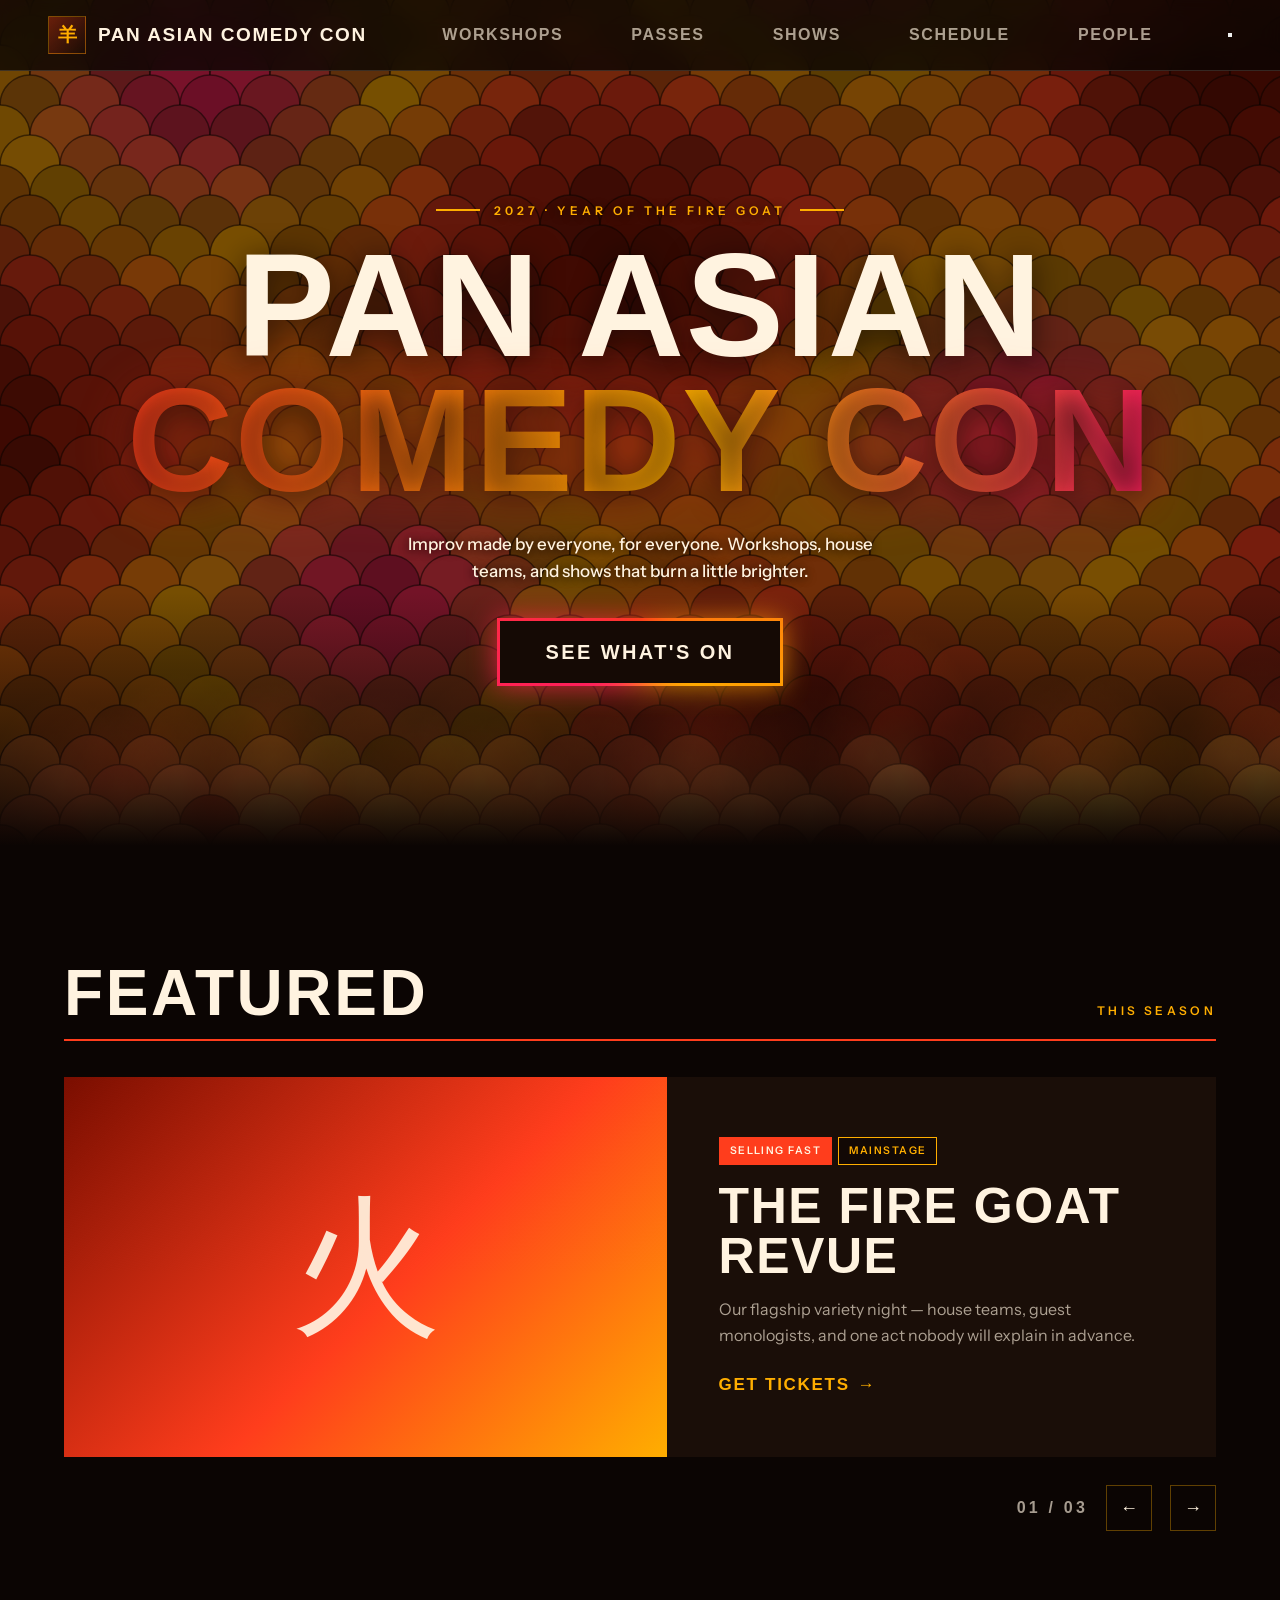
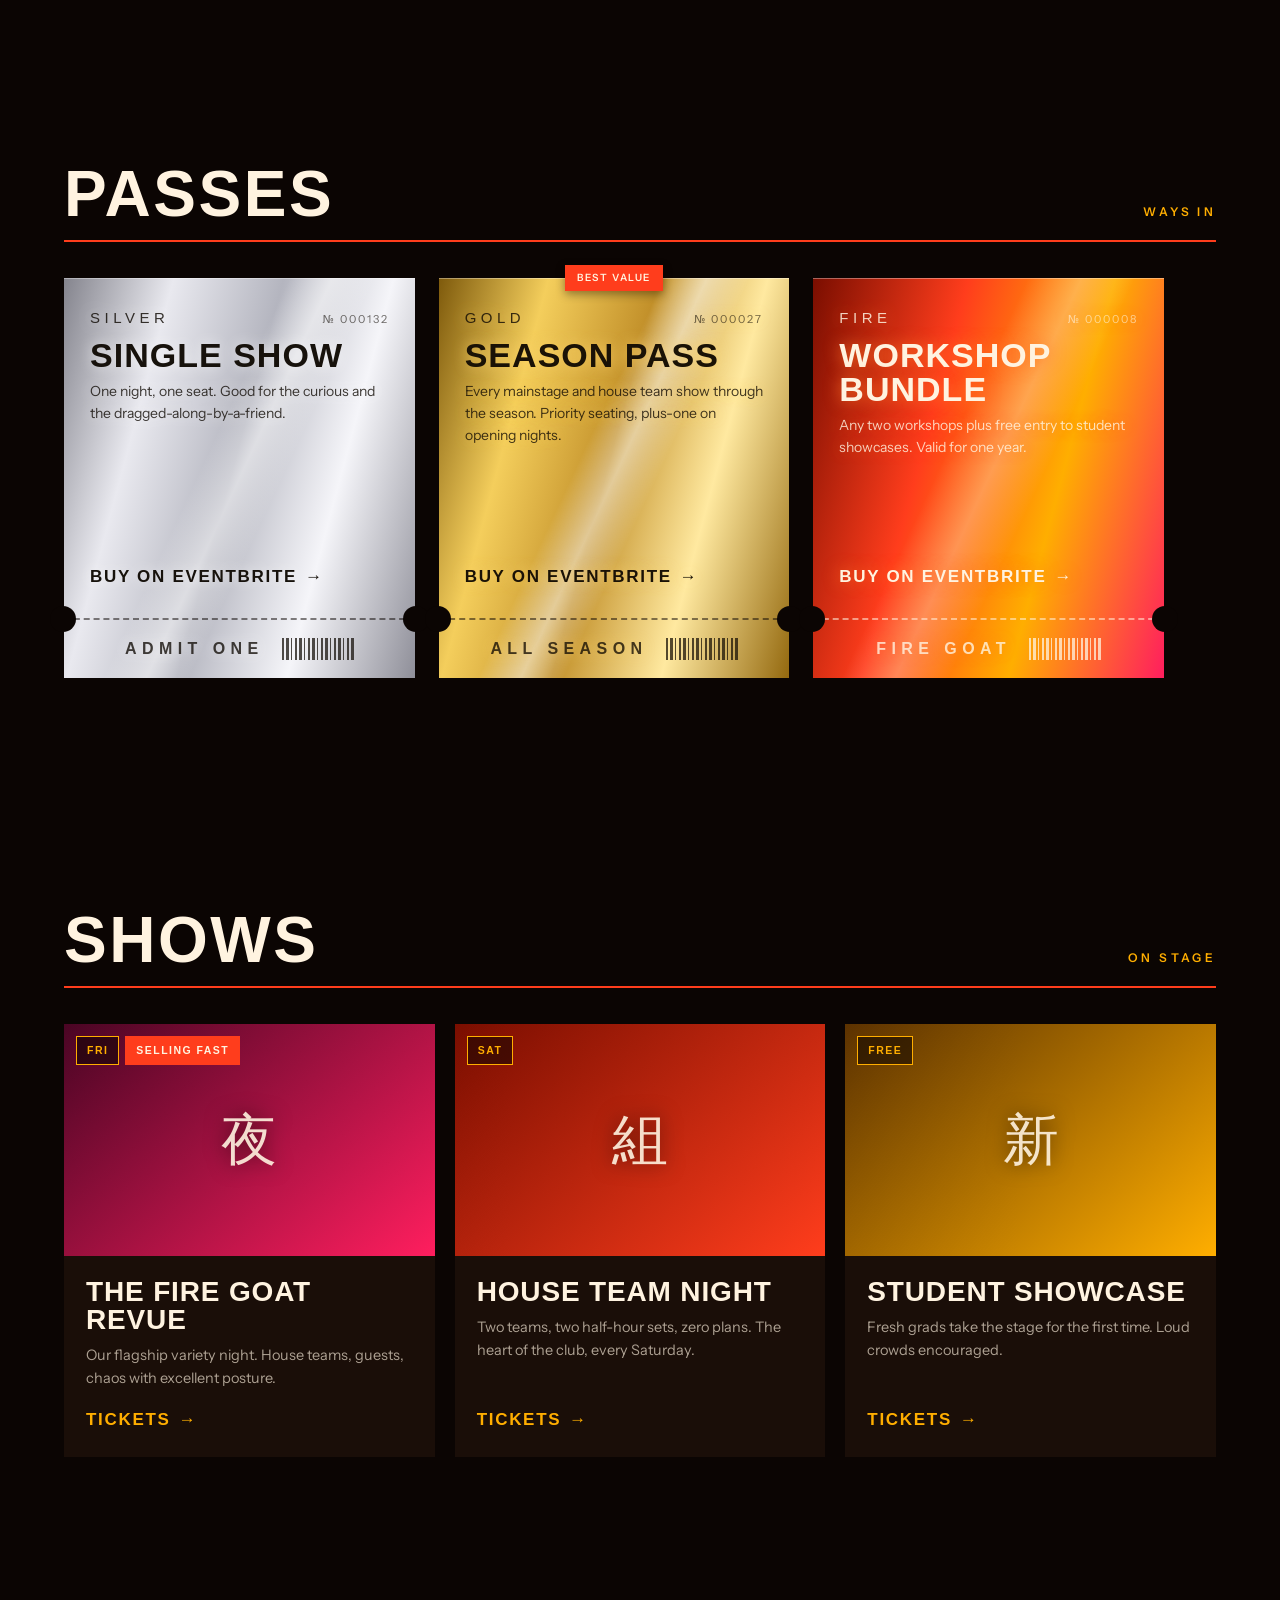
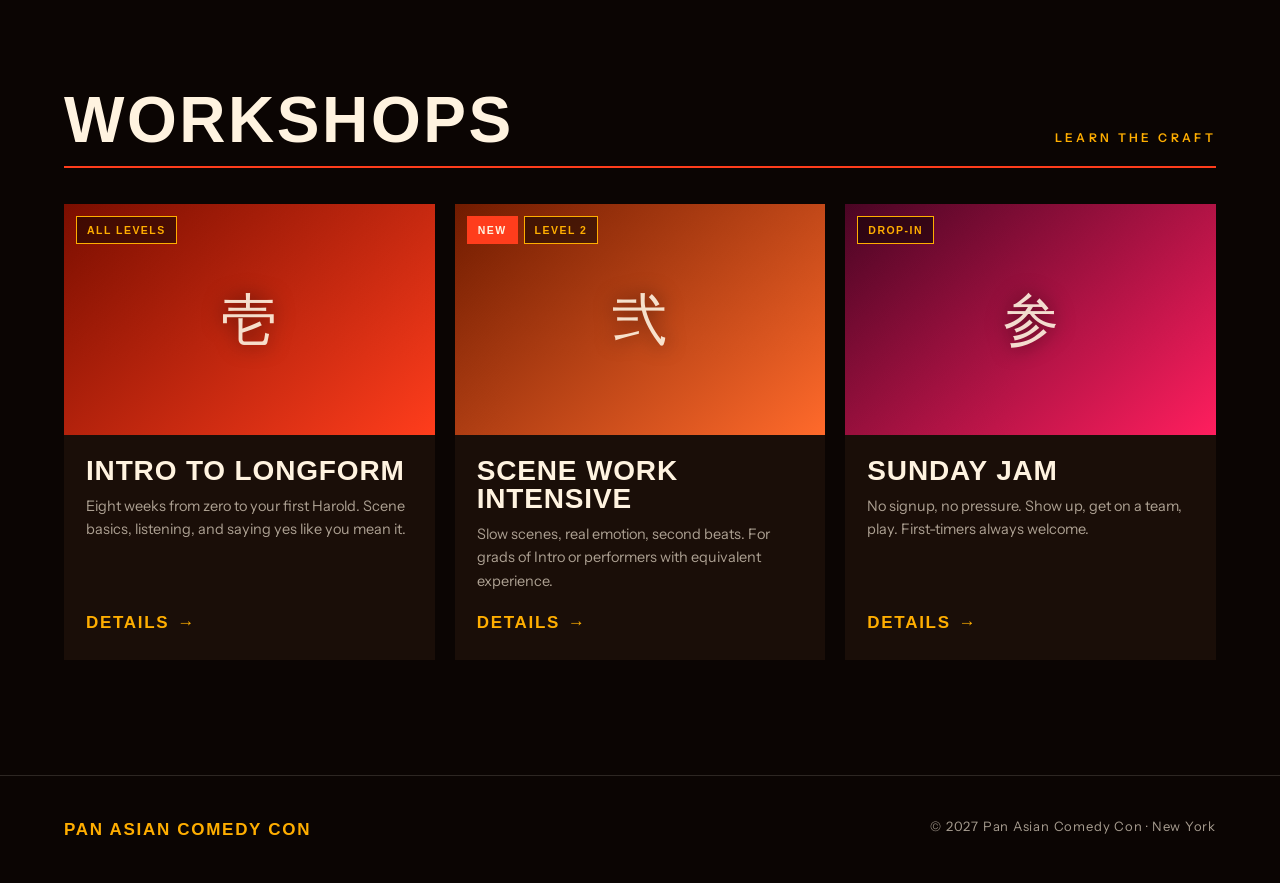
==== commit 75151c1a: "Update index.html mobile navigation" ====
--- a/index.html
+++ b/index.html
@@ -24,6 +24,9 @@
     <li><a href="schedule.html">Schedule</a></li>
     <li><a href="people.html">People</a></li>
   </ul>
+  <button class="nav-toggle" aria-label="Menu" aria-expanded="false">
+    <span></span><span></span><span></span>
+  </button>
 </nav>
 
 <header class="hero" id="top">
--- a/assets/style.css
+++ b/assets/style.css
@@ -472,3 +472,12 @@
   }
   .tk-flag{right:auto;left:50%;transform:translate(-50%,-50%)}
 }
+
+/* ---------- Special Thanks list ---------- */
+.thanks-list{display:grid;grid-template-columns:repeat(auto-fit,minmax(230px,1fr));gap:2px 28px}
+.thanks-item{padding:12px 0;border-bottom:1px solid var(--line-soft)}
+.thanks-name{
+  font-family:var(--display);font-weight:600;text-transform:uppercase;
+  font-size:19px;letter-spacing:.06em;
+}
+.thanks-desc{display:block;color:var(--paper-dim);font-size:13px;margin-top:2px}
